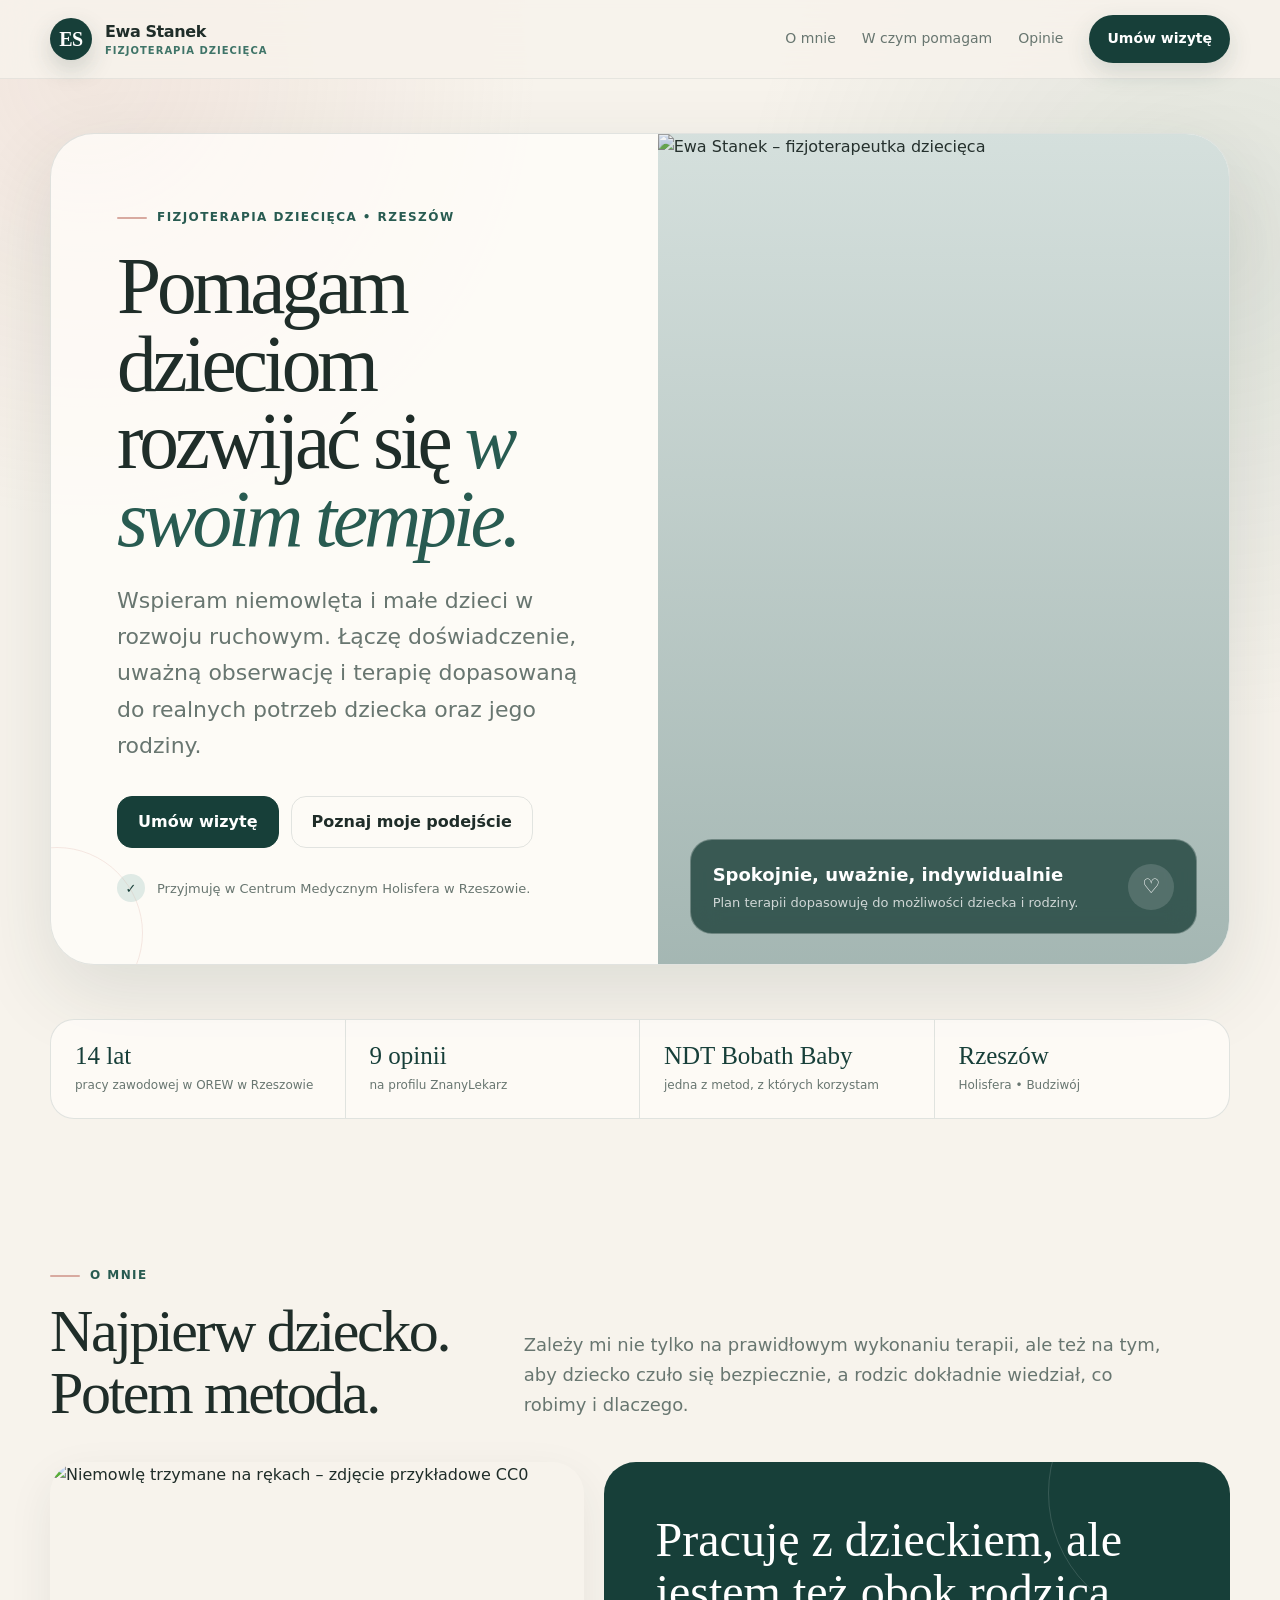
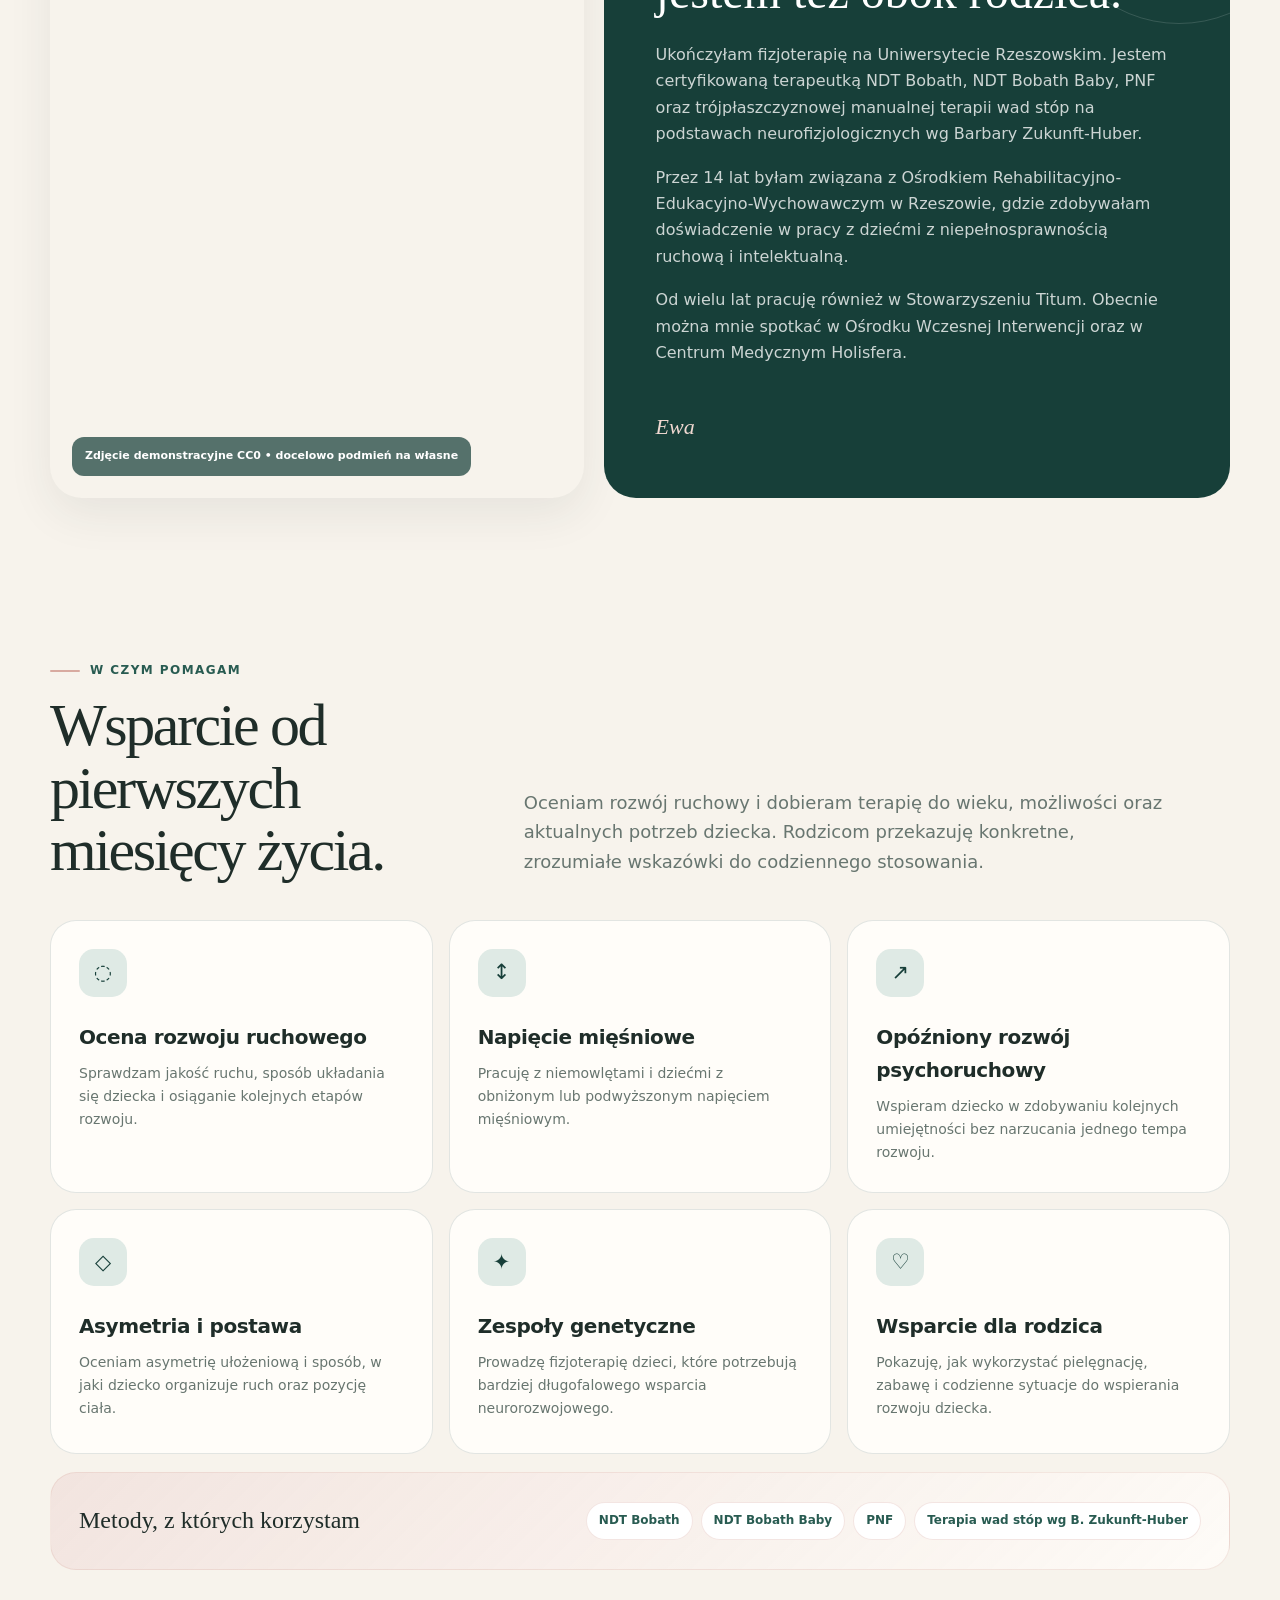
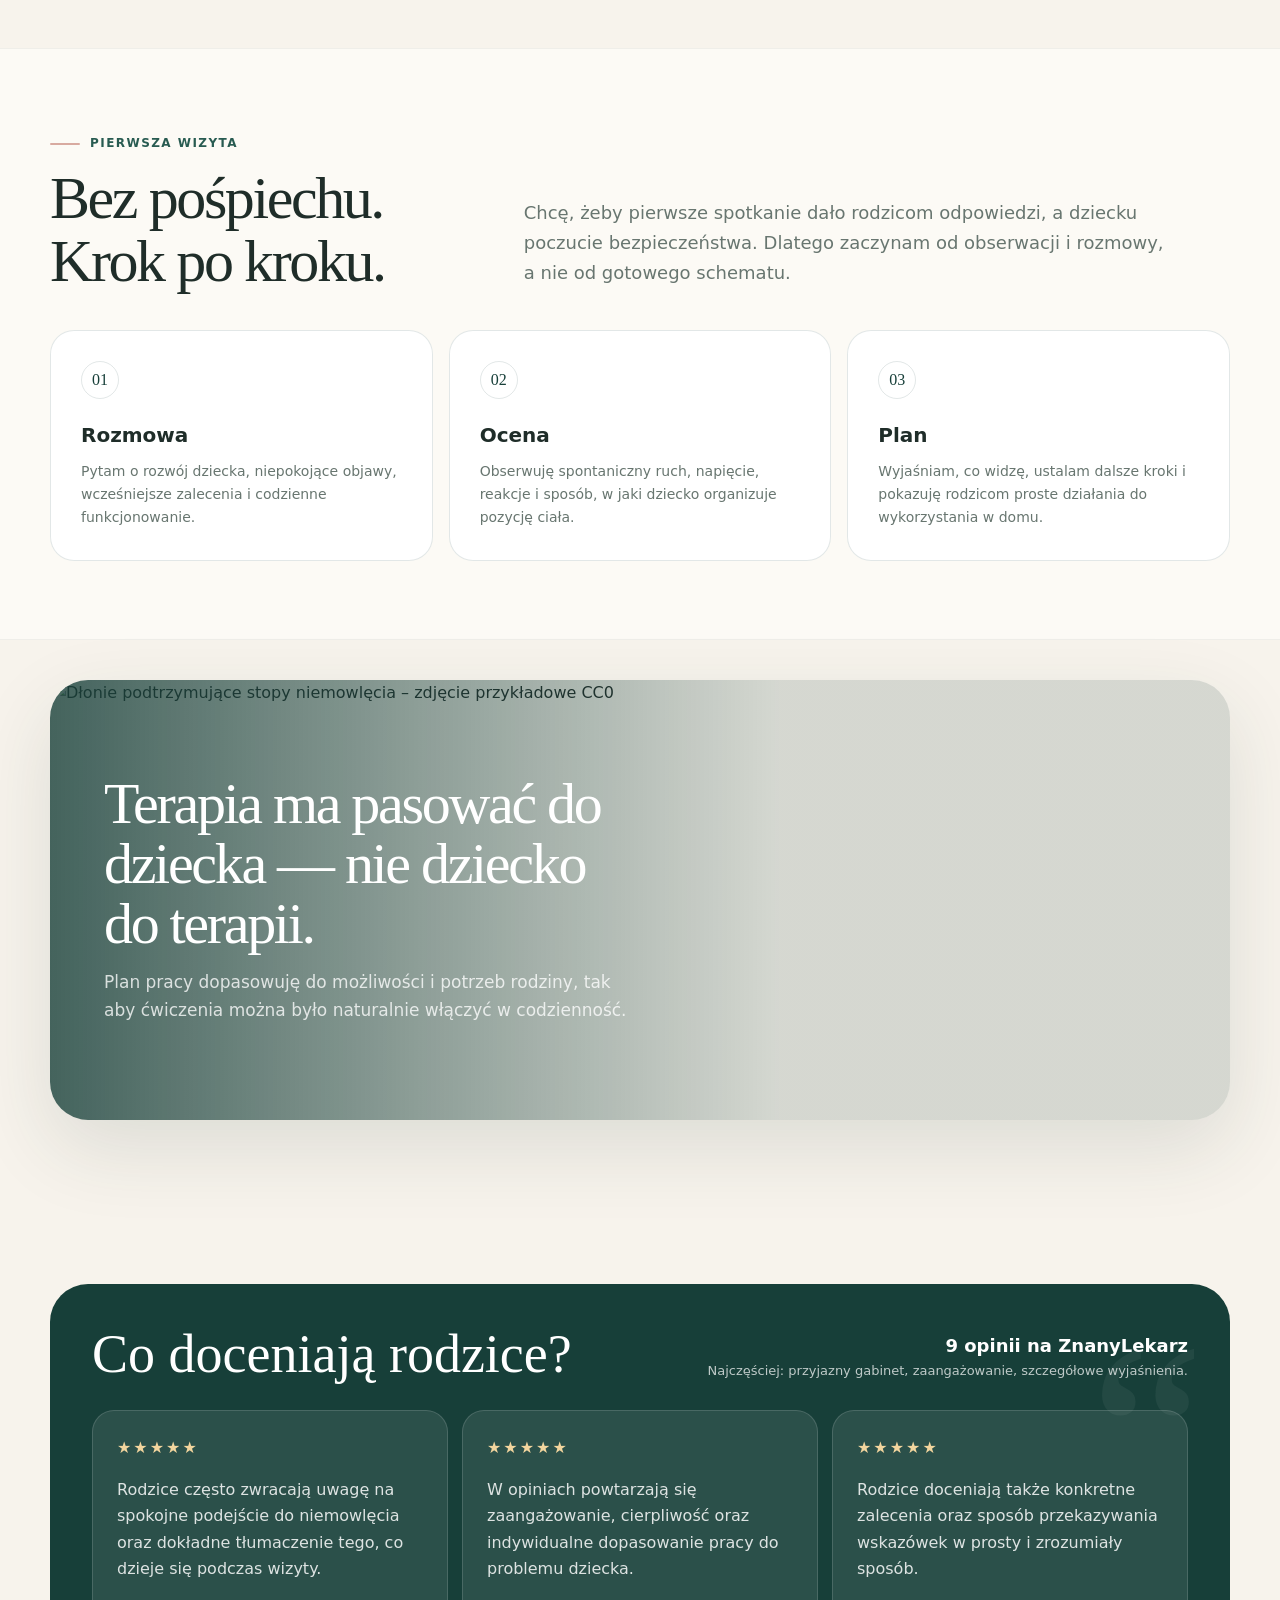
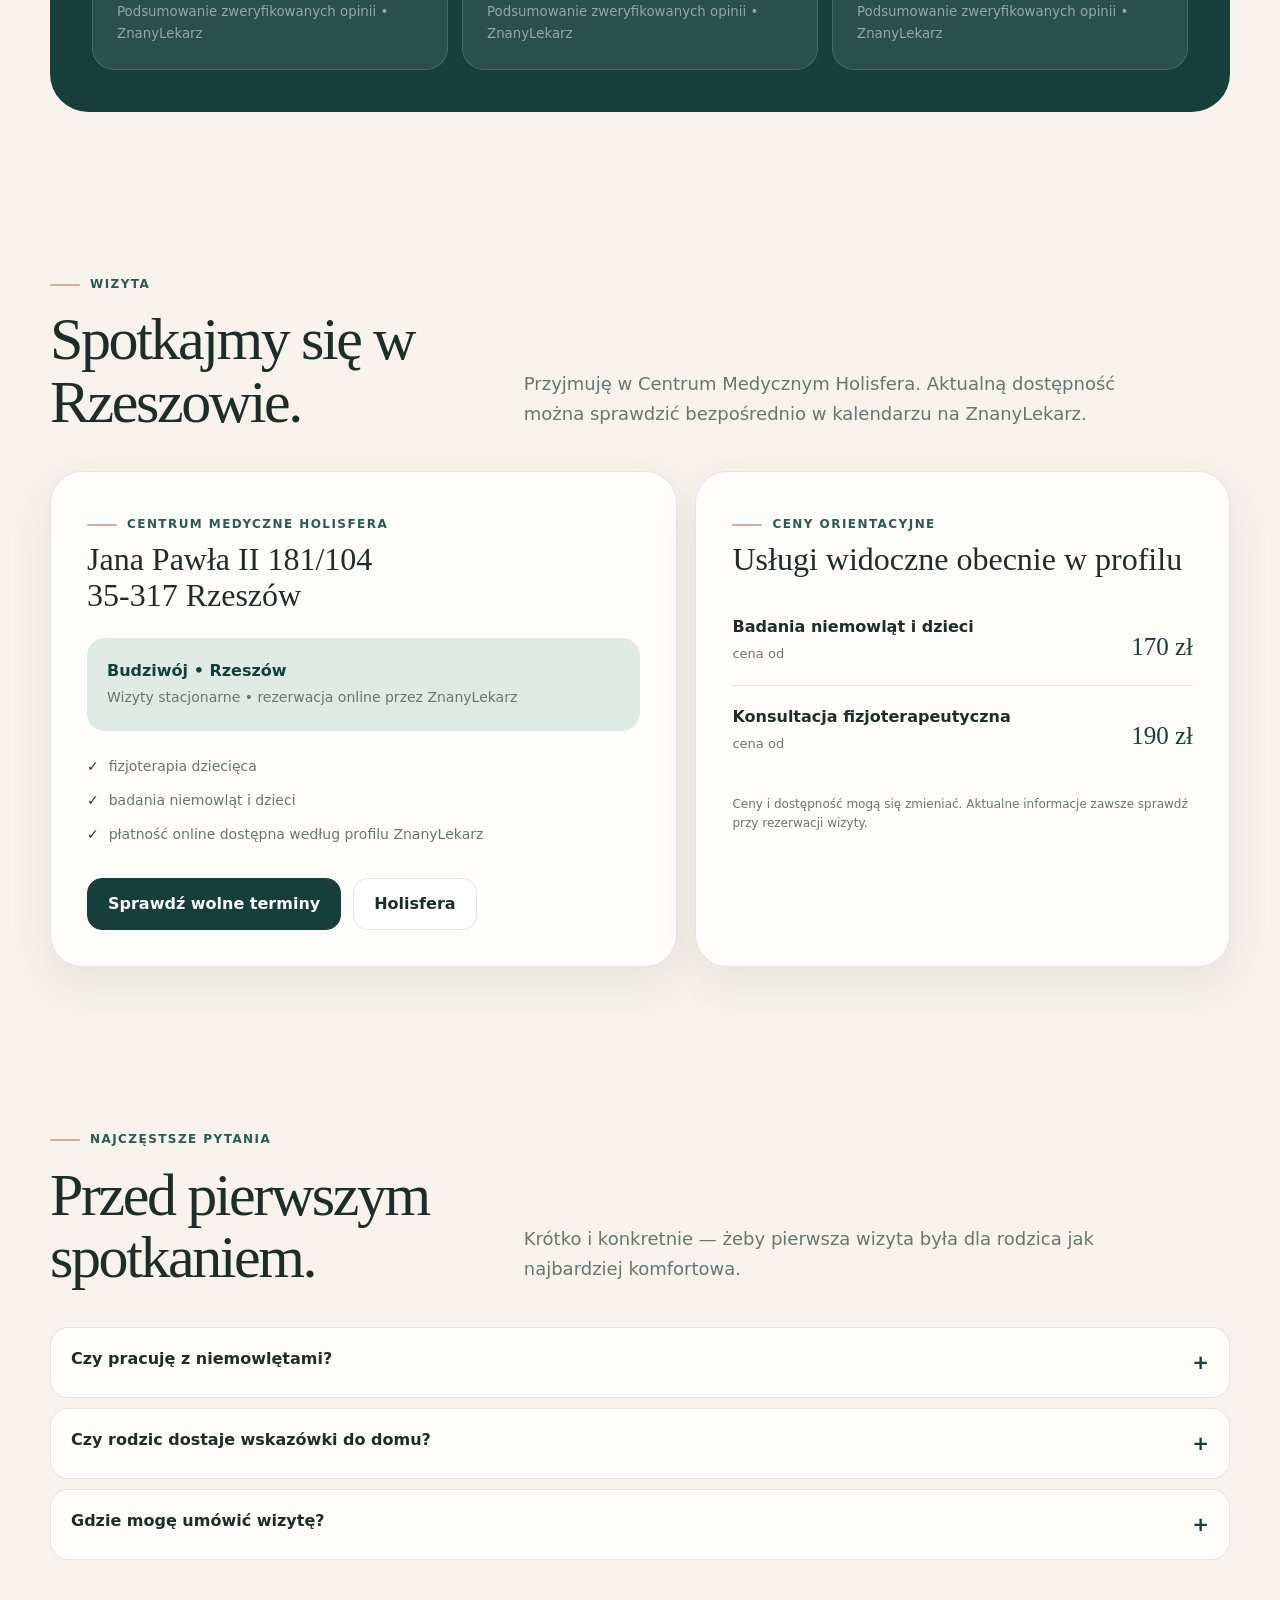
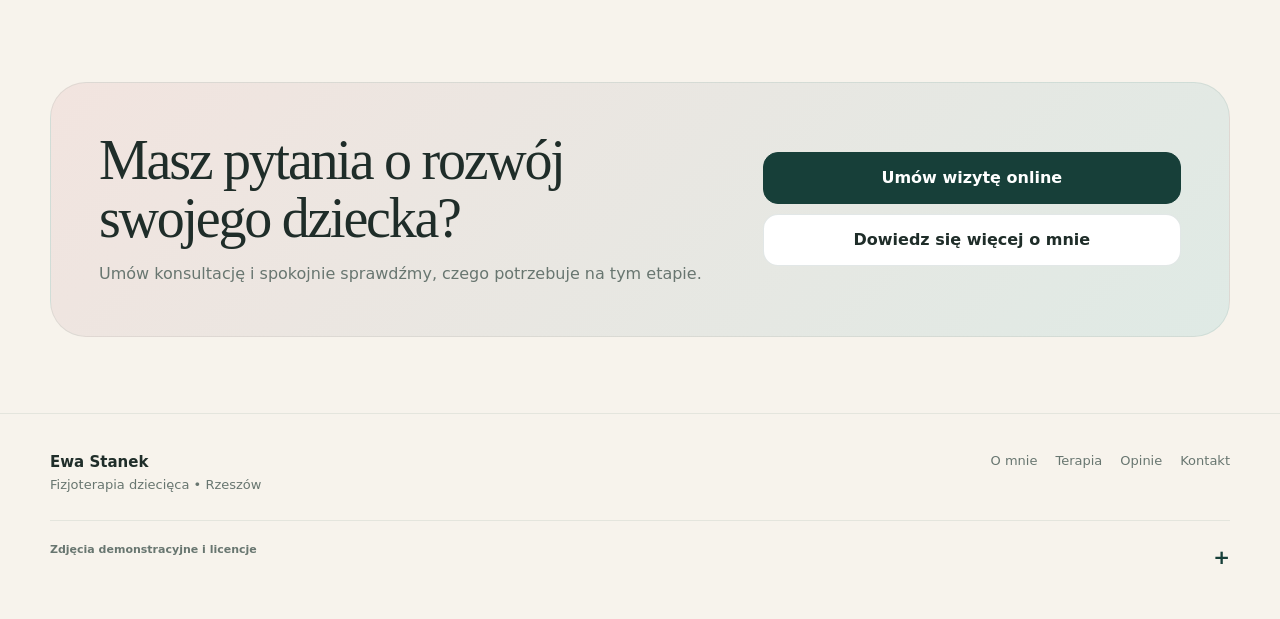
==== index.html @ 2b2031b0 "Add premium preview page" ====
<!doctype html><html lang="pl"><head><meta charset="utf-8"><meta name="viewport" content="width=device-width,initial-scale=1"><meta name="description" content="Ewa Stanek – fizjoterapia dziecięca w Rzeszowie. NDT Bobath, NDT Bobath Baby, PNF. Fizjoterapia niemowląt i małych dzieci."><meta name="theme-color" content="#173f39"><title>Ewa Stanek | Fizjoterapia dziecięca Rzeszów</title><link rel="stylesheet" href="style1.css"><link rel="stylesheet" href="style2.css"><link rel="stylesheet" href="style3.css"><link rel="stylesheet" href="style4.css"></head><body><nav><div class="wrap nav-inner"><a class="logo" href="#start" aria-label="Ewa Stanek – strona główna"><span class="logo-mark">ES</span><span>Ewa Stanek<small>fizjoterapia dziecięca</small></span></a><div class="nav-links"><a href="#o-mnie">O mnie</a><a href="#pomagam">W czym pomagam</a><a href="#opinie">Opinie</a><a href="#kontakt" class="nav-cta">Umów wizytę</a></div></div></nav><main id="start"><section class="hero"><div class="wrap"><div class="hero-shell"><div class="hero-copy"><div class="eyebrow">Fizjoterapia dziecięca • Rzeszów</div><h1>Pomagam dzieciom rozwijać się <em>w swoim tempie.</em></h1><p class="hero-lead">Wspieram niemowlęta i małe dzieci w rozwoju ruchowym. Łączę doświadczenie, uważną obserwację i terapię dopasowaną do realnych potrzeb dziecka oraz jego rodziny.</p><div class="actions"><a class="btn primary" href="https://www.znanylekarz.pl/ewa-stanek-3/fizjoterapeuta-dzieciecy/rzeszow" target="_blank" rel="noopener">Umów wizytę</a><a class="btn ghost" href="#o-mnie">Poznaj moje podejście</a></div><div class="micro"><span class="check">✓</span><span>Przyjmuję w Centrum Medycznym Holisfera w Rzeszowie.</span></div></div><div class="hero-media"><img src="https://holisfera.rzeszow.pl/userfiles/media/default/tmp_1.JPG" alt="Ewa Stanek – fizjoterapeutka dziecięca" style="object-position:center center"><div class="hero-card"><div><strong>Spokojnie, uważnie, indywidualnie</strong><span>Plan terapii dopasowuję do możliwości dziecka i rodziny.</span></div><div class="round">♡</div></div></div></div></div></section><div class="trust"><div class="wrap"><div class="trust-grid"><div class="trust-item"><b>14 lat</b><span>pracy zawodowej w OREW w Rzeszowie</span></div><div class="trust-item"><b>9 opinii</b><span>na profilu ZnanyLekarz</span></div><div class="trust-item"><b>NDT Bobath Baby</b><span>jedna z metod, z których korzystam</span></div><div class="trust-item"><b>Rzeszów</b><span>Holisfera • Budziwój</span></div></div></div></div><section id="o-mnie"><div class="wrap"><div class="section-top"><div><div class="eyebrow">O mnie</div><h2>Najpierw dziecko. Potem metoda.</h2></div><p>Zależy mi nie tylko na prawidłowym wykonaniu terapii, ale też na tym, aby dziecko czuło się bezpiecznie, a rodzic dokładnie wiedział, co robimy i dlaczego.</p></div><div class="story"><div class="story-photo"><img src="https://upload.wikimedia.org/wikipedia/commons/e/ee/Baby_%2820339%29.jpg" alt="Niemowlę trzymane na rękach – zdjęcie przykładowe CC0"><div class="caption">Zdjęcie demonstracyjne CC0 • docelowo podmień na własne</div></div><div class="story-copy"><h3>Pracuję z dzieckiem, ale jestem też obok rodzica.</h3><p>Ukończyłam fizjoterapię na Uniwersytecie Rzeszowskim. Jestem certyfikowaną terapeutką NDT Bobath, NDT Bobath Baby, PNF oraz trójpłaszczyznowej manualnej terapii wad stóp na podstawach neurofizjologicznych wg Barbary Zukunft-Huber.</p><p>Przez 14 lat byłam związana z Ośrodkiem Rehabilitacyjno-Edukacyjno-Wychowawczym w Rzeszowie, gdzie zdobywałam doświadczenie w pracy z dziećmi z niepełnosprawnością ruchową i intelektualną.</p><p>Od wielu lat pracuję również w Stowarzyszeniu Titum. Obecnie można mnie spotkać w Ośrodku Wczesnej Interwencji oraz w Centrum Medycznym Holisfera.</p><div class="signature">Ewa</div></div></div></div></section><section id="pomagam"><div class="wrap"><div class="section-top"><div><div class="eyebrow">W czym pomagam</div><h2>Wsparcie od pierwszych miesięcy życia.</h2></div><p>Oceniam rozwój ruchowy i dobieram terapię do wieku, możliwości oraz aktualnych potrzeb dziecka. Rodzicom przekazuję konkretne, zrozumiałe wskazówki do codziennego stosowania.</p></div><div class="services"><article class="service"><div class="service-icon">◌</div><h3>Ocena rozwoju ruchowego</h3><p>Sprawdzam jakość ruchu, sposób układania się dziecka i osiąganie kolejnych etapów rozwoju.</p></article><article class="service"><div class="service-icon">↕</div><h3>Napięcie mięśniowe</h3><p>Pracuję z niemowlętami i dziećmi z obniżonym lub podwyższonym napięciem mięśniowym.</p></article><article class="service"><div class="service-icon">↗</div><h3>Opóźniony rozwój psychoruchowy</h3><p>Wspieram dziecko w zdobywaniu kolejnych umiejętności bez narzucania jednego tempa rozwoju.</p></article><article class="service"><div class="service-icon">◇</div><h3>Asymetria i postawa</h3><p>Oceniam asymetrię ułożeniową i sposób, w jaki dziecko organizuje ruch oraz pozycję ciała.</p></article><article class="service"><div class="service-icon">✦</div><h3>Zespoły genetyczne</h3><p>Prowadzę fizjoterapię dzieci, które potrzebują bardziej długofalowego wsparcia neurorozwojowego.</p></article><article class="service"><div class="service-icon">♡</div><h3>Wsparcie dla rodzica</h3><p>Pokazuję, jak wykorzystać pielęgnację, zabawę i codzienne sytuacje do wspierania rozwoju dziecka.</p></article></div><div class="method-strip"><strong>Metody, z których korzystam</strong><div class="pills"><span class="pill">NDT Bobath</span><span class="pill">NDT Bobath Baby</span><span class="pill">PNF</span><span class="pill">Terapia wad stóp wg B. Zukunft-Huber</span></div></div></div></section><section class="steps-section"><div class="wrap"><div class="section-top"><div><div class="eyebrow">Pierwsza wizyta</div><h2>Bez pośpiechu. Krok po kroku.</h2></div><p>Chcę, żeby pierwsze spotkanie dało rodzicom odpowiedzi, a dziecku poczucie bezpieczeństwa. Dlatego zaczynam od obserwacji i rozmowy, a nie od gotowego schematu.</p></div><div class="steps"><article class="step"><div class="step-num">01</div><h3>Rozmowa</h3><p>Pytam o rozwój dziecka, niepokojące objawy, wcześniejsze zalecenia i codzienne funkcjonowanie.</p></article><article class="step"><div class="step-num">02</div><h3>Ocena</h3><p>Obserwuję spontaniczny ruch, napięcie, reakcje i sposób, w jaki dziecko organizuje pozycję ciała.</p></article><article class="step"><div class="step-num">03</div><h3>Plan</h3><p>Wyjaśniam, co widzę, ustalam dalsze kroki i pokazuję rodzicom proste działania do wykorzystania w domu.</p></article></div></div></section><section class="image-break"><div class="wrap"><div class="image-break-shell"><img src="https://upload.wikimedia.org/wikipedia/commons/0/0b/Baby-baby-feet-bed-325690.jpg" alt="Dłonie podtrzymujące stopy niemowlęcia – zdjęcie przykładowe CC0"><div class="image-break-copy"><h2>Terapia ma pasować do dziecka — nie dziecko do terapii.</h2><p>Plan pracy dopasowuję do możliwości i potrzeb rodziny, tak aby ćwiczenia można było naturalnie włączyć w codzienność.</p></div></div></div></section><section id="opinie"><div class="wrap"><div class="reviews-wrap"><div class="reviews-top"><h2>Co doceniają rodzice?</h2><div class="rating"><b>9 opinii na ZnanyLekarz</b>Najczęściej: przyjazny gabinet, zaangażowanie, szczegółowe wyjaśnienia.</div></div><div class="reviews"><article class="review"><div class="stars">★★★★★</div><p>Rodzice często zwracają uwagę na spokojne podejście do niemowlęcia oraz dokładne tłumaczenie tego, co dzieje się podczas wizyty.</p><small>Podsumowanie zweryfikowanych opinii • ZnanyLekarz</small></article><article class="review"><div class="stars">★★★★★</div><p>W opiniach powtarzają się zaangażowanie, cierpliwość oraz indywidualne dopasowanie pracy do problemu dziecka.</p><small>Podsumowanie zweryfikowanych opinii • ZnanyLekarz</small></article><article class="review"><div class="stars">★★★★★</div><p>Rodzice doceniają także konkretne zalecenia oraz sposób przekazywania wskazówek w prosty i zrozumiały sposób.</p><small>Podsumowanie zweryfikowanych opinii • ZnanyLekarz</small></article></div></div></div></section><section id="kontakt"><div class="wrap"><div class="section-top"><div><div class="eyebrow">Wizyta</div><h2>Spotkajmy się w Rzeszowie.</h2></div><p>Przyjmuję w Centrum Medycznym Holisfera. Aktualną dostępność można sprawdzić bezpośrednio w kalendarzu na ZnanyLekarz.</p></div><div class="visit-grid"><article class="visit-card"><div class="eyebrow">Centrum Medyczne Holisfera</div><h3>Jana Pawła II 181/104<br>35-317 Rzeszów</h3><div class="address"><b>Budziwój • Rzeszów</b><span>Wizyty stacjonarne • rezerwacja online przez ZnanyLekarz</span></div><div class="feature-list"><div class="feature">fizjoterapia dziecięca</div><div class="feature">badania niemowląt i dzieci</div><div class="feature">płatność online dostępna według profilu ZnanyLekarz</div></div><div class="actions"><a class="btn primary" href="https://www.znanylekarz.pl/ewa-stanek-3/fizjoterapeuta-dzieciecy/rzeszow" target="_blank" rel="noopener">Sprawdź wolne terminy</a><a class="btn" href="https://www.holisfera.rzeszow.pl/" target="_blank" rel="noopener">Holisfera</a></div></article><aside class="price-card"><div class="eyebrow">Ceny orientacyjne</div><h3>Usługi widoczne obecnie w profilu</h3><div class="price-row"><div><strong>Badania niemowląt i dzieci</strong><span>cena od</span></div><b>170 zł</b></div><div class="price-row"><div><strong>Konsultacja fizjoterapeutyczna</strong><span>cena od</span></div><b>190 zł</b></div><p style="margin:20px 0 0;color:var(--muted);font-size:12px">Ceny i dostępność mogą się zmieniać. Aktualne informacje zawsze sprawdź przy rezerwacji wizyty.</p></aside></div></div></section><section><div class="wrap"><div class="section-top"><div><div class="eyebrow">Najczęstsze pytania</div><h2>Przed pierwszym spotkaniem.</h2></div><p>Krótko i konkretnie — żeby pierwsza wizyta była dla rodzica jak najbardziej komfortowa.</p></div><div class="faq"><details><summary>Czy pracuję z niemowlętami?</summary><p>Tak. Pracuję z niemowlętami i małymi dziećmi, m.in. przy zaburzeniach napięcia mięśniowego i opóźnieniu rozwoju psychoruchowego.</p></details><details><summary>Czy rodzic dostaje wskazówki do domu?</summary><p>Tak. Zależy mi na tym, aby zalecenia były jasne, realne do wykonania i możliwe do włączenia w codzienną pielęgnację oraz zabawę.</p></details><details><summary>Gdzie mogę umówić wizytę?</summary><p>Aktualny kalendarz wizyt w Centrum Medycznym Holisfera jest dostępny na moim profilu ZnanyLekarz.</p></details></div></div></section><div class="final-cta"><div class="wrap"><div class="final-shell"><div><h2>Masz pytania o rozwój swojego dziecka?</h2><p>Umów konsultację i spokojnie sprawdźmy, czego potrzebuje na tym etapie.</p></div><div class="final-actions"><a class="btn primary" href="https://www.znanylekarz.pl/ewa-stanek-3/fizjoterapeuta-dzieciecy/rzeszow" target="_blank" rel="noopener">Umów wizytę online</a><a class="btn" href="#o-mnie">Dowiedz się więcej o mnie</a></div></div></div></div></main><footer><div class="wrap"><div class="footer-main"><div class="footer-brand"><strong>Ewa Stanek</strong> Fizjoterapia dziecięca • Rzeszów</div><div class="footer-links"><a href="#o-mnie">O mnie</a><a href="#pomagam">Terapia</a><a href="#opinie">Opinie</a><a href="#kontakt">Kontakt</a></div></div><div class="credits"><details><summary>Zdjęcia demonstracyjne i licencje</summary><p>Główny portret Ewy jest obecnie ładowany ze strony Centrum Medycznego Holisfera, gdzie jest opublikowany przy profilu Ewy Stanek. Pozostałe dwa zdjęcia są materiałami demonstracyjnymi do późniejszej podmiany na własne i są dostępne w Wikimedia Commons jako CC0 / public domain: „Baby (20339)” – PublicDomainPictures oraz „Baby-baby-feet-bed-325690” – Rene Asmussen.</p></details></div></div></footer></body></html>
---- style1.css ----
:root{
--forest:#173f39;--forest-2:#285b51;--forest-3:#3f7468;--cream:#f7f3ec;--paper:#fffdf9;--sand:#ece1d2;--rose:#d8aaa0;--rose-soft:#f2e4df;--sage:#dfeae5;--ink:#1f2d29;--muted:#687670;--line:rgba(23,63,57,.12);--shadow:0 28px 80px rgba(36,54,48,.12);--shadow-soft:0 16px 45px rgba(36,54,48,.08);--radius:32px;--max:1180px}
*{box-sizing:border-box}html{scroll-behavior:smooth}body{margin:0;background:var(--cream);color:var(--ink);font-family:Inter,ui-sans-serif,system-ui,-apple-system,BlinkMacSystemFont,"Segoe UI",sans-serif;line-height:1.65;-webkit-font-smoothing:antialiased}body::before{content:"";position:fixed;inset:0;z-index:-1;pointer-events:none;background:radial-gradient(circle at 7% 8%,rgba(216,170,160,.18),transparent 28rem),radial-gradient(circle at 95% 27%,rgba(63,116,104,.13),transparent 30rem)}a{color:inherit;text-decoration:none}img{display:block;max-width:100%}button{font:inherit}.wrap{width:min(calc(100% - 40px),var(--max));margin:auto}.serif{font-family:Georgia,"Times New Roman",serif}.eyebrow{display:inline-flex;align-items:center;gap:10px;color:var(--forest-2);font-weight:800;text-transform:uppercase;letter-spacing:.12em;font-size:12px}.eyebrow::before{content:"";width:30px;height:2px;border-radius:2px;background:var(--rose)}nav{position:sticky;top:0;z-index:80;background:rgba(247,243,236,.86);backdrop-filter:blur(16px);border-bottom:1px solid rgba(23,63,57,.07)}.nav-inner{height:78px;display:flex;align-items:center;justify-content:space-between;gap:24px}.logo{display:flex;align-items:center;gap:13px;font-weight:800;letter-spacing:-.025em}.logo-mark{width:42px;height:42px;border-radius:50%;display:grid;place-items:center;background:var(--forest);color:#fff;font-family:Georgia,serif;font-size:20px;box-shadow:0 10px 25px rgba(23,63,57,.18)}.logo span small{display:block;margin-top:-2px;color:var(--forest-3);font-size:10px;text-transform:uppercase;letter-spacing:.1em;font-weight:800}.nav-links{display:flex;align-items:center;gap:26px;color:var(--muted);font-size:14px}.nav-links a:hover{color:var(--forest)}.nav-cta{padding:12px 18px;border-radius:999px;color:#fff!important;background:var(--forest);font-weight:800;box-shadow:0 10px 25px rgba(23,63,57,.15)}.hero{padding:54px 0 30px}.hero-shell{min-height:690px;display:grid;grid-template-columns:1.03fr .97fr;border:1px solid var(--line);border-radius:44px;overflow:hidden;background:rgba(255,253,249,.78);box-shadow:var(--shadow)}.hero-copy{padding:74px 66px 62px;display:flex;flex-direction:column;justify-content:center;position:relative}.hero-copy::after{content:"";position:absolute;width:170px;height:170px;border-radius:50%;border:1px solid rgba(216,170,160,.25);left:-80px;bottom:-55px}h1{margin:20px 0 24px;font-family:Georgia,"Times New Roman",serif;font-size:clamp(54px,6.2vw,84px);font-weight:500;line-height:.98;letter-spacing:-.052em}h1 em{font-style:italic;color:var(--forest-2)}.hero-lead{max-width:650px;margin:0;font-size:clamp(18px,2vw,22px);color:var(--muted)}.actions{display:flex;flex-wrap:wrap;gap:12px;margin-top:32px}.btn{min-height:52px;display:inline-flex;align-items:center;justify-content:center;padding:0 20px;border-radius:15px;border:1px solid var(--line);background:#fff;font-weight:800;transition:.2s ease}.btn:hover{transform:translateY(-1px);box-shadow:var(--shadow-soft)}.btn.primary{background:var(--forest);border-color:var(--forest);color:#fff}.btn.ghost{background:transparent}.micro{margin-top:26px;display:flex;align-items:center;gap:12px;color:var(--muted);font-size:13px}.micro .check{width:28px;height:28px;border-radius:50%;display:grid;place-items:center;background:var(--sage);color:var(--forest);font-weight:900}
---- style2.css ----
.hero-media{position:relative;min-height:690px;background:#dbe5e2}.hero-media img{width:100%;height:100%;object-fit:cover;filter:saturate(.76) contrast(.96);}.hero-media::after{content:"";position:absolute;inset:0;background:linear-gradient(180deg,rgba(23,63,57,.03),rgba(23,63,57,.28));pointer-events:none;}.hero-card{position:absolute;z-index:2;left:32px;right:32px;bottom:30px;padding:20px 22px;border-radius:22px;color:#fff;border:1px solid rgba(255,255,255,.27);background:rgba(22,58,52,.76);backdrop-filter:blur(14px);display:flex;align-items:center;justify-content:space-between;gap:18px;}.hero-card strong{display:block;font-size:18px}.hero-card span{display:block;color:rgba(255,255,255,.76);font-size:13px;margin-top:2px}.hero-card .round{width:46px;height:46px;flex:0 0 46px;border-radius:50%;display:grid;place-items:center;background:rgba(255,255,255,.14);font-size:20px;}.trust{padding:24px 0 62px}.trust-grid{display:grid;grid-template-columns:repeat(4,1fr);background:rgba(255,253,249,.7);border:1px solid var(--line);border-radius:24px;overflow:hidden;}.trust-item{padding:22px 24px;border-right:1px solid var(--line)}.trust-item:last-child{border-right:0}.trust-item b{display:block;color:var(--forest);font-family:Georgia,serif;font-size:25px;font-weight:500;line-height:1.1;}.trust-item span{display:block;margin-top:6px;color:var(--muted);font-size:12px}section{padding:78px 0}.section-top{display:grid;grid-template-columns:.75fr 1.25fr;gap:50px;align-items:end;margin-bottom:38px;}.section-top h2{margin:14px 0 0;font-family:Georgia,"Times New Roman",serif;font-size:clamp(38px,5vw,60px);line-height:1.04;letter-spacing:-.04em;font-weight:500;}.section-top p{max-width:650px;margin:0 0 5px;font-size:18px;color:var(--muted);}.story{display:grid;grid-template-columns:.92fr 1.08fr;gap:20px;}.story-photo{min-height:590px;border-radius:var(--radius);overflow:hidden;position:relative;box-shadow:var(--shadow-soft);}.story-photo img{width:100%;height:100%;object-fit:cover}.story-photo .caption{position:absolute;left:22px;bottom:22px;padding:10px 13px;border-radius:12px;color:#fff;font-size:11px;font-weight:700;background:rgba(23,63,57,.72);backdrop-filter:blur(10px);}.story-copy{border-radius:var(--radius);background:var(--forest);color:#fff;padding:52px;display:flex;flex-direction:column;justify-content:center;position:relative;overflow:hidden;}.story-copy::before{content:"";position:absolute;right:-80px;top:-100px;width:260px;height:260px;border-radius:50%;border:1px solid rgba(255,255,255,.14);}.story-copy h3{margin:0 0 24px;font-family:Georgia,serif;font-size:clamp(33px,4vw,48px);line-height:1.08;font-weight:500;}.story-copy p{margin:0 0 17px;color:rgba(255,255,255,.78)}.story-copy p:last-child{margin-bottom:0}.signature{margin-top:26px;font-family:Georgia,serif;font-style:italic;font-size:22px;color:#f0d8d1;}.services{display:grid;grid-template-columns:repeat(3,1fr);gap:16px}.service{min-height:245px;padding:28px;border-radius:26px;background:var(--paper);border:1px solid var(--line);transition:.2s ease;}.service:hover{transform:translateY(-3px);box-shadow:var(--shadow-soft)}.service-icon{width:48px;height:48px;border-radius:15px;display:grid;place-items:center;background:var(--sage);color:var(--forest);font-size:21px;margin-bottom:24px;}.service h3{margin:0 0 8px;font-size:20px;letter-spacing:-.02em}.service p{margin:0;color:var(--muted);font-size:14px}.method-strip{margin-top:18px;padding:28px;border-radius:26px;background:linear-gradient(135deg,var(--rose-soft),rgba(255,253,249,.8));border:1px solid rgba(216,170,160,.25);display:flex;flex-wrap:wrap;align-items:center;justify-content:space-between;gap:22px;}.method-strip strong{font-family:Georgia,serif;font-size:24px;font-weight:500}.pills{display:flex;flex-wrap:wrap;gap:8px}.pill{padding:8px 12px;border-radius:999px;background:#fff;border:1px solid rgba(216,170,160,.3);color:var(--forest-2);font-size:12px;font-weight:800;}
---- style3.css ----
.steps-section{background:rgba(255,253,249,.66);border-top:1px solid rgba(23,63,57,.06);border-bottom:1px solid rgba(23,63,57,.06)}.steps{display:grid;grid-template-columns:repeat(3,1fr);gap:16px}.step{padding:30px;border-radius:24px;border:1px solid var(--line);background:#fff;}.step-num{display:inline-grid;place-items:center;width:38px;height:38px;border-radius:50%;border:1px solid var(--line);font-family:Georgia,serif;color:var(--forest);margin-bottom:20px;}.step h3{margin:0 0 8px;font-size:20px}.step p{margin:0;color:var(--muted);font-size:14px}.image-break{padding:40px 0 86px;}.image-break-shell{min-height:440px;border-radius:38px;overflow:hidden;position:relative;box-shadow:var(--shadow);}.image-break-shell img{width:100%;height:440px;object-fit:cover;filter:saturate(.7)}.image-break-shell::after{content:"";position:absolute;inset:0;background:linear-gradient(90deg,rgba(23,63,57,.80),rgba(23,63,57,.15) 62%);}.image-break-copy{position:absolute;z-index:2;left:54px;top:50%;transform:translateY(-50%);width:min(540px,calc(100% - 80px));color:#fff;}.image-break-copy h2{margin:0 0 14px;font-family:Georgia,serif;font-size:clamp(38px,5vw,58px);line-height:1.04;font-weight:500;letter-spacing:-.04em;}.image-break-copy p{color:rgba(255,255,255,.78);font-size:17px;margin:0}.reviews-wrap{padding:42px;border-radius:38px;background:var(--forest);color:#fff;position:relative;overflow:hidden;}.reviews-wrap::after{content:"“";position:absolute;right:25px;top:-64px;font-family:Georgia,serif;font-size:260px;color:rgba(255,255,255,.05);}.reviews-top{display:flex;justify-content:space-between;gap:30px;align-items:end;margin-bottom:28px}.reviews-top h2{margin:0;font-family:Georgia,serif;font-weight:500;font-size:clamp(36px,4.5vw,54px);line-height:1.04}.rating{color:rgba(255,255,255,.72);font-size:13px;text-align:right;}.rating b{color:#fff;font-size:18px;display:block}.reviews{display:grid;grid-template-columns:repeat(3,1fr);gap:14px}.review{min-height:220px;padding:24px;border-radius:22px;background:rgba(255,255,255,.09);border:1px solid rgba(255,255,255,.14);}.review .stars{color:#f2d59e;letter-spacing:2px;margin-bottom:16px}.review p{margin:0;color:rgba(255,255,255,.84)}.review small{display:block;margin-top:18px;color:rgba(255,255,255,.5)}.visit-grid{display:grid;grid-template-columns:1.08fr .92fr;gap:18px}.visit-card,.price-card{border-radius:var(--radius);border:1px solid var(--line);background:var(--paper);padding:36px;box-shadow:var(--shadow-soft);}.visit-card h3,.price-card h3{margin:7px 0 18px;font-family:Georgia,serif;font-weight:500;font-size:32px;line-height:1.12;}.address{padding:20px;border-radius:18px;background:var(--sage);margin:24px 0;}.address b{display:block;color:var(--forest)}.address span{font-size:14px;color:var(--muted)}.feature-list{display:grid;gap:11px;margin:22px 0}.feature{display:flex;align-items:flex-start;gap:10px;color:var(--muted);font-size:14px;}.feature::before{content:"✓";color:var(--forest);font-weight:900}.price-row{display:flex;align-items:flex-end;justify-content:space-between;gap:20px;padding:18px 0;border-bottom:1px solid var(--line);}.price-row:last-of-type{border-bottom:0}.price-row strong{display:block}.price-row span{color:var(--muted);font-size:13px}.price-row b{white-space:nowrap;font-family:Georgia,serif;font-weight:500;color:var(--forest);font-size:25px;}.faq{display:grid;gap:10px}details{border:1px solid var(--line);border-radius:18px;background:var(--paper);padding:0 20px;}summary{cursor:pointer;list-style:none;padding:18px 0;font-weight:800;display:flex;justify-content:space-between;gap:20px;}summary::-webkit-details-marker{display:none}summary::after{content:"+";color:var(--forest);font-size:20px}details[open] summary::after{content:"–"}details p{margin:0 0 18px;color:var(--muted);font-size:14px}
---- style4.css ----
.final-cta{padding:44px 0 76px}.final-shell{padding:48px;border-radius:36px;display:grid;grid-template-columns:1.2fr .8fr;gap:36px;align-items:center;background:linear-gradient(135deg,var(--rose-soft),var(--sage));border:1px solid rgba(23,63,57,.08);}.final-shell h2{margin:0;font-family:Georgia,serif;font-weight:500;font-size:clamp(36px,4.7vw,56px);line-height:1.05;letter-spacing:-.04em;}.final-shell p{color:var(--muted);margin:13px 0 0}.final-actions{display:flex;flex-direction:column;gap:10px;align-items:stretch}footer{padding:36px 0 46px;border-top:1px solid rgba(23,63,57,.08);color:var(--muted);font-size:13px;}.footer-main{display:flex;justify-content:space-between;gap:30px;align-items:flex-start;}.footer-brand strong{color:var(--ink);display:block;font-size:15px}.footer-links{display:flex;gap:18px;flex-wrap:wrap}.credits{margin-top:24px;padding-top:20px;border-top:1px solid rgba(23,63,57,.08);font-size:11px;line-height:1.6;}.credits a{text-decoration:underline;text-decoration-color:rgba(23,63,57,.25)}.credits details{background:transparent;border:0;padding:0}.credits summary{padding:0;font-size:11px;font-weight:700}.credits details p{font-size:11px;margin-top:10px}@media(max-width:960px){.hero-shell,.story,.visit-grid,.final-shell{grid-template-columns:1fr}.hero-copy{padding:56px 42px 46px}.hero-media{min-height:520px}.trust-grid{grid-template-columns:1fr 1fr}.trust-item:nth-child(2){border-right:0}.trust-item:nth-child(-n+2){border-bottom:1px solid var(--line)}.section-top{grid-template-columns:1fr;gap:14px}.services{grid-template-columns:1fr 1fr}.reviews{grid-template-columns:1fr}.reviews-top{display:block}.rating{text-align:left;margin-top:14px}.story-photo{min-height:460px}}@media(max-width:690px){.wrap{width:min(calc(100% - 24px),var(--max))}.nav-inner{height:68px}.nav-links a:not(.nav-cta){display:none}.logo span{font-size:14px}.logo-mark{width:38px;height:38px}.nav-cta{padding:10px 14px;font-size:12px}.hero{padding-top:24px}.hero-shell{border-radius:28px}.hero-copy{padding:42px 24px 36px}h1{font-size:clamp(45px,15vw,64px)}.hero-media{min-height:430px}.hero-card{left:16px;right:16px;bottom:16px;padding:16px}.hero-card .round{display:none}.trust{padding-bottom:46px}.trust-grid{grid-template-columns:1fr}.trust-item{border-right:0;border-bottom:1px solid var(--line)!important}.trust-item:last-child{border-bottom:0!important}section{padding:58px 0}.services,.steps{grid-template-columns:1fr}.story-copy{padding:32px 25px}.story-photo{min-height:400px}.method-strip{align-items:flex-start}.image-break{padding-bottom:62px}.image-break-shell,.image-break-shell img{height:520px}.image-break-copy{left:26px;width:calc(100% - 52px)}.reviews-wrap{padding:28px 20px;border-radius:28px}.visit-card,.price-card{padding:26px 22px}.final-shell{padding:30px 24px;border-radius:28px}.footer-main{display:block}.footer-links{margin-top:16px}}
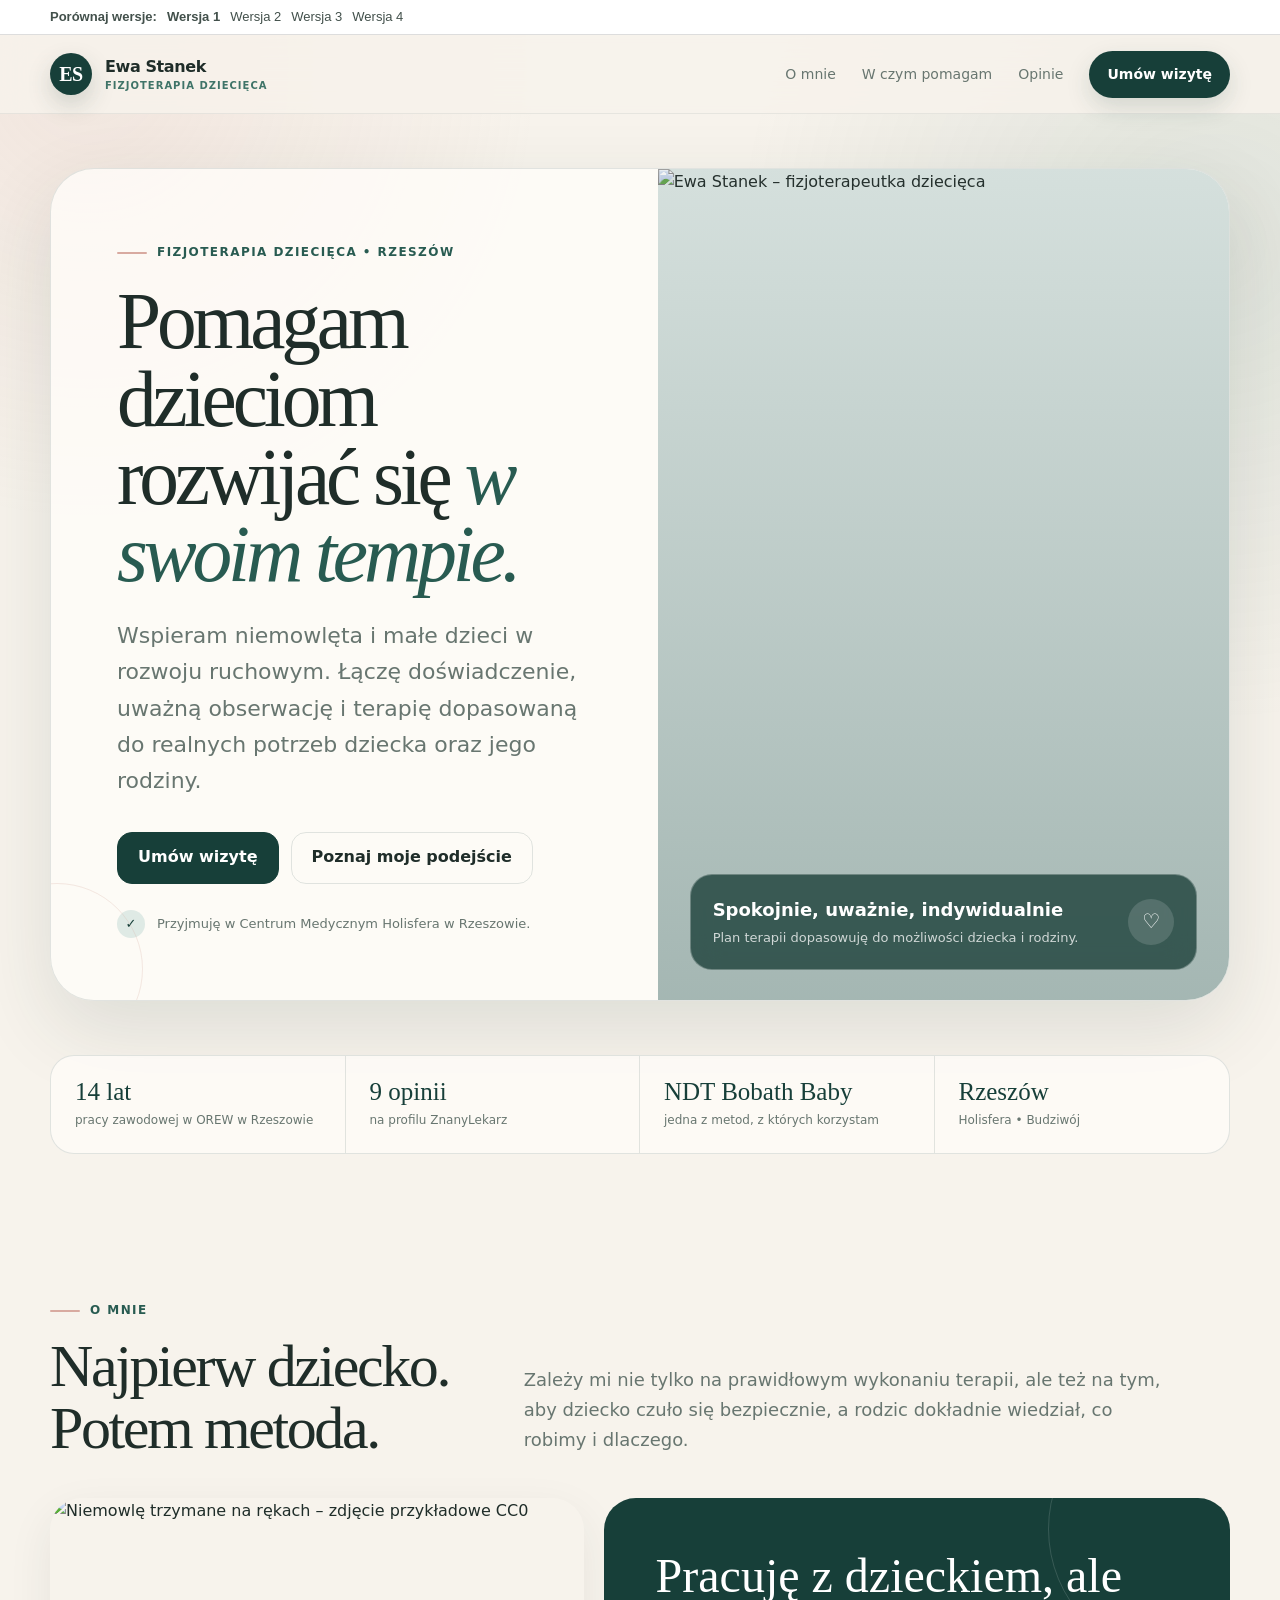
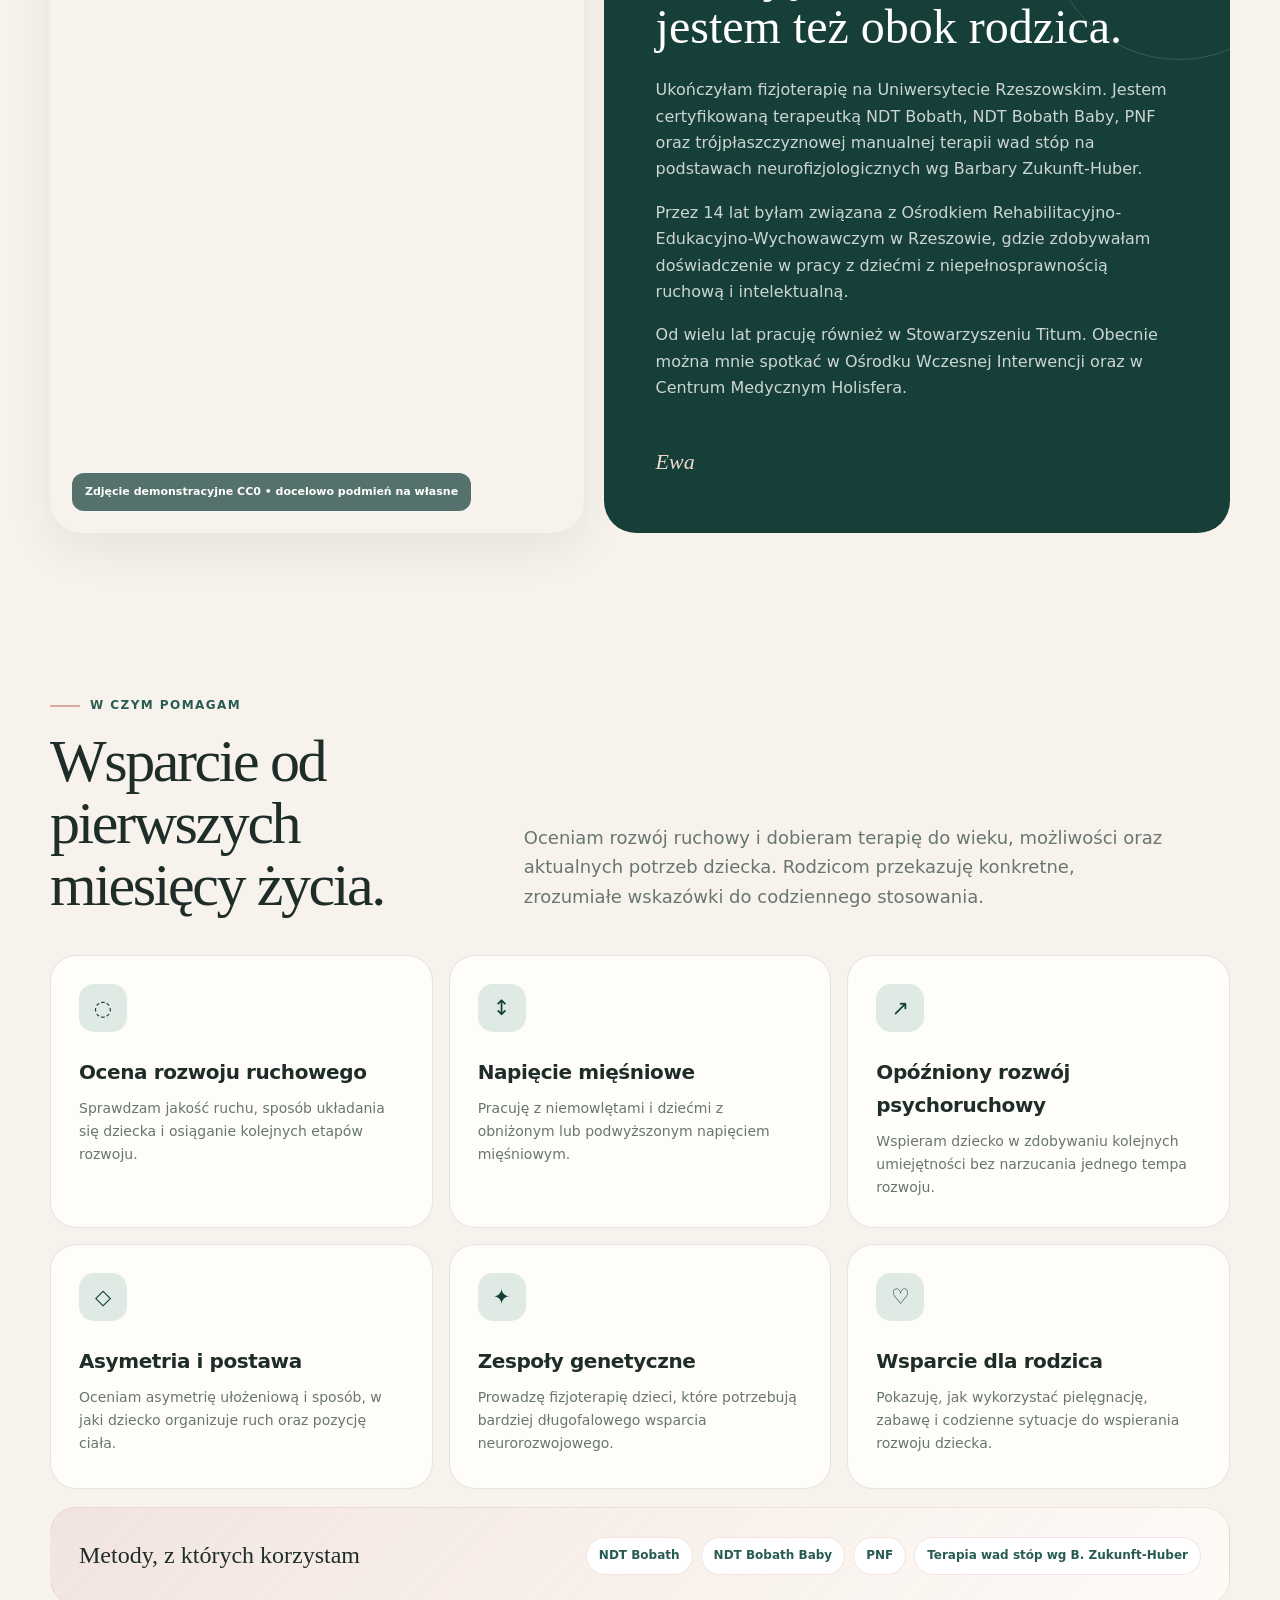
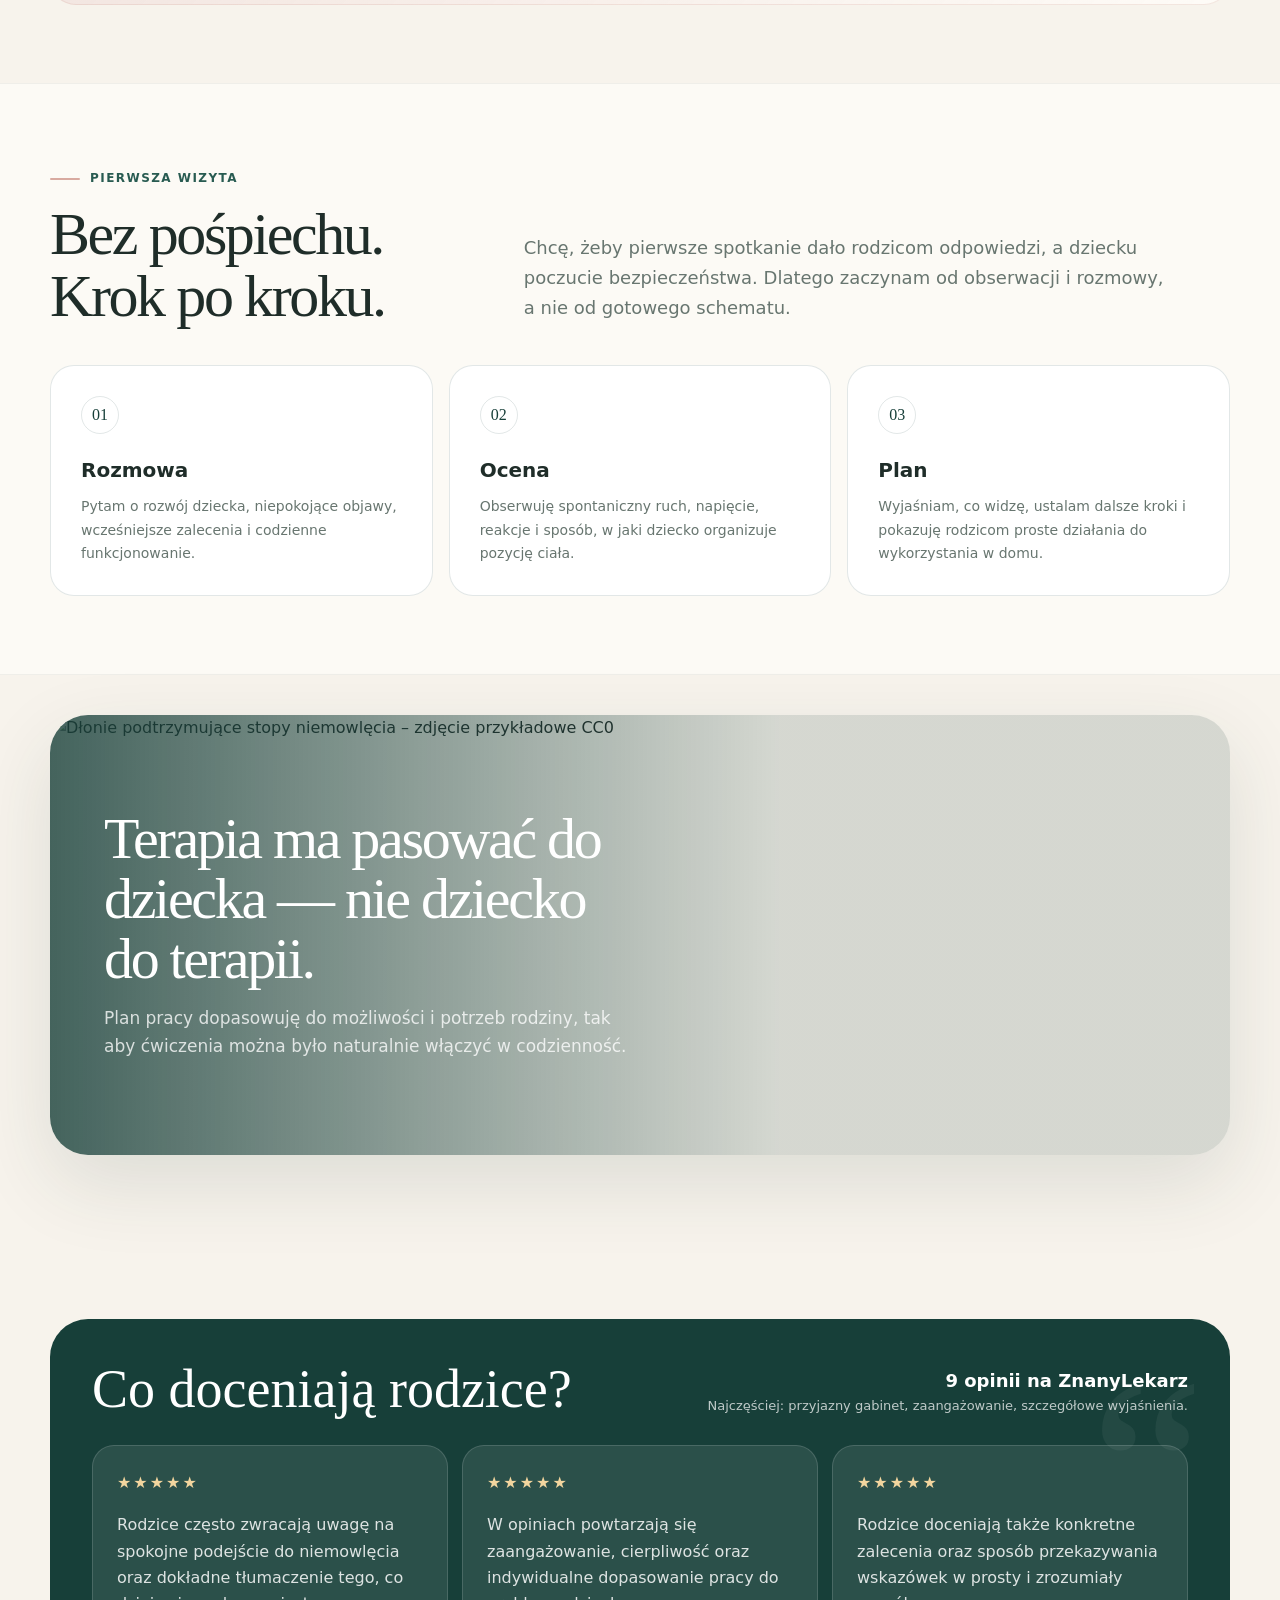
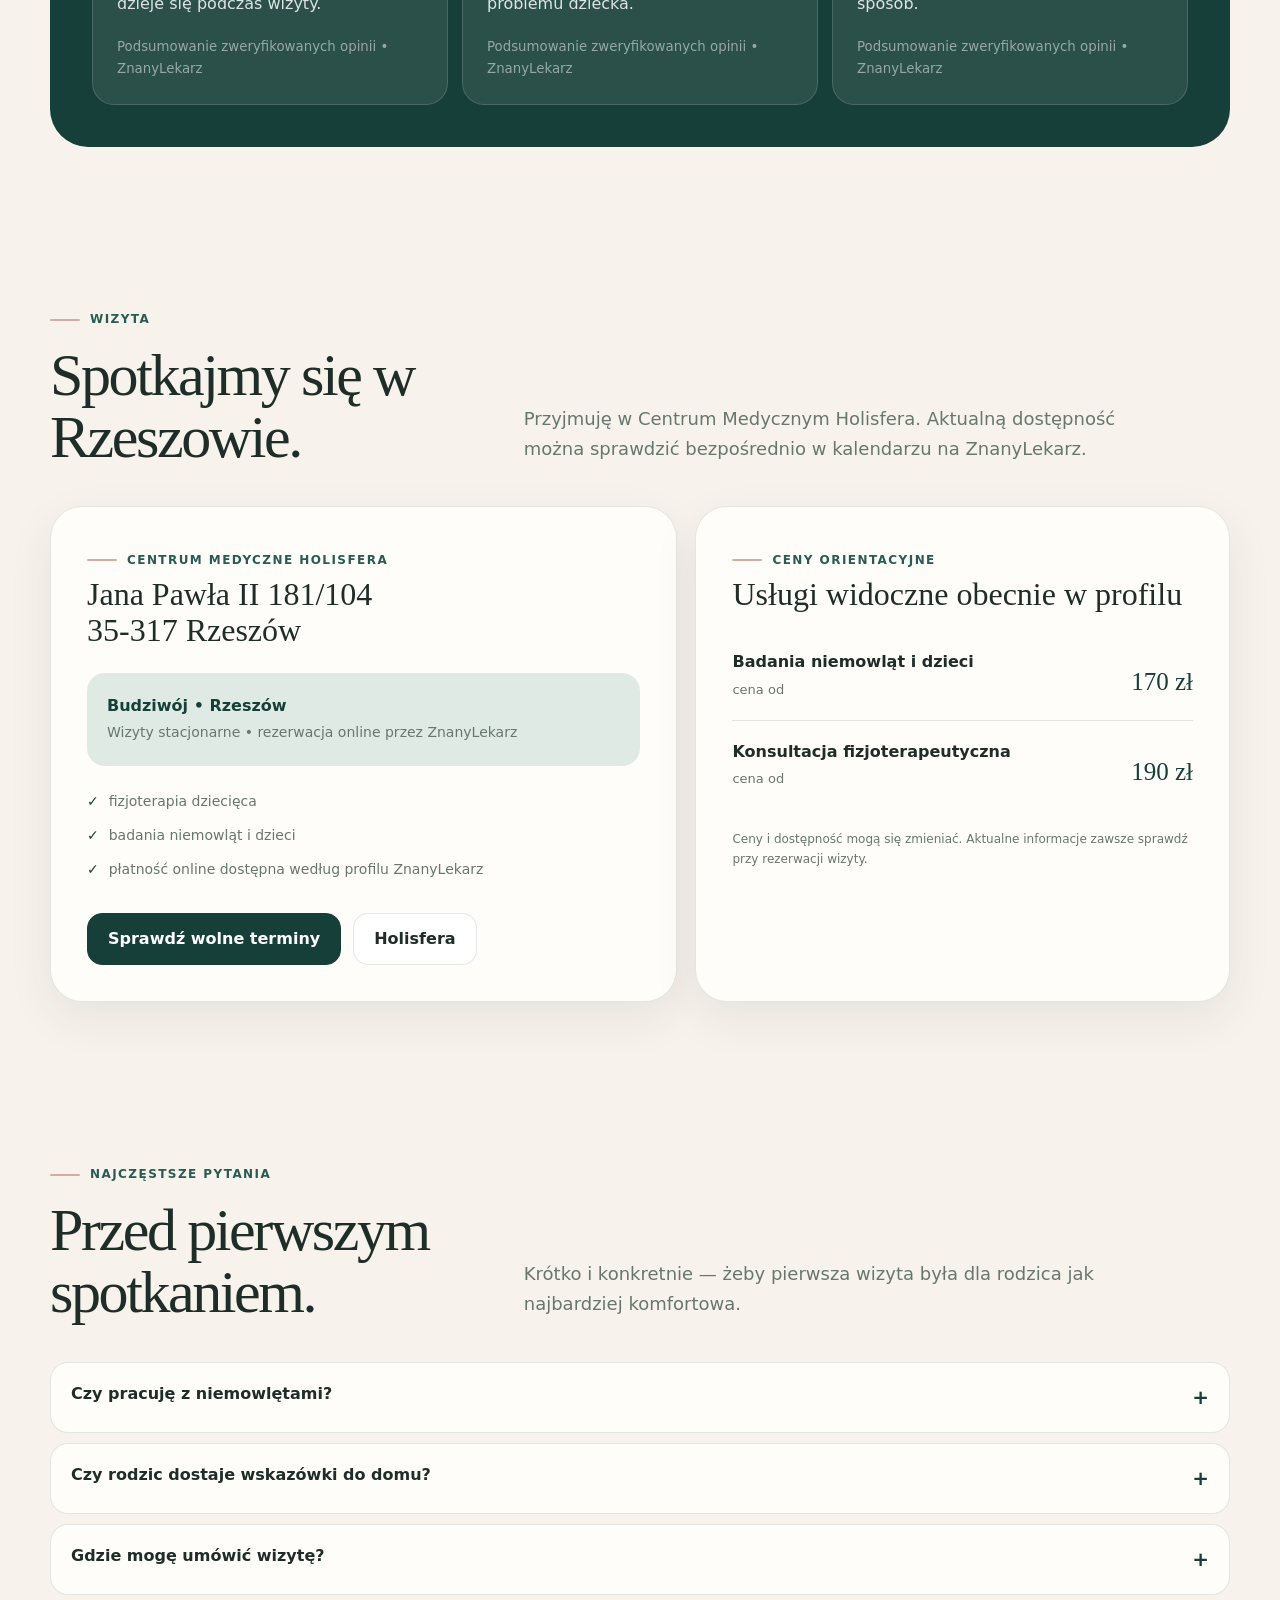
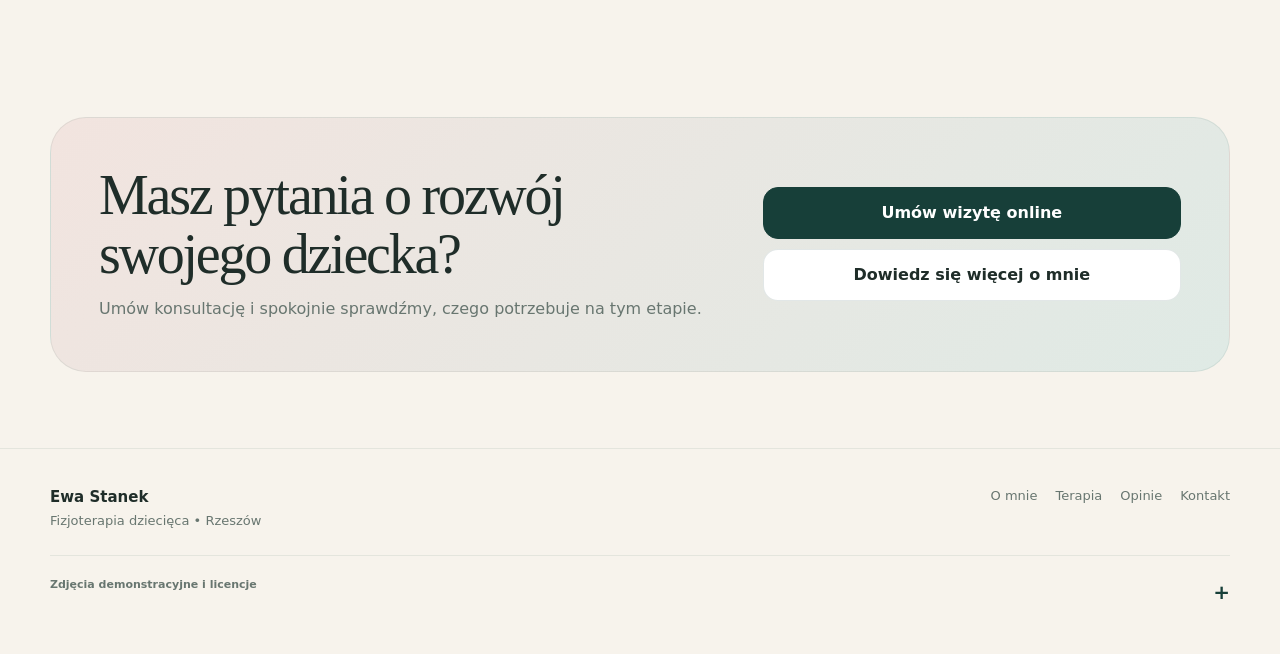
==== commit 0b852c70: "Add version switcher to version 1" ====
--- a/index.html
+++ b/index.html
@@ -1 +1 @@
-<!doctype html><html lang="pl"><head><meta charset="utf-8"><meta name="viewport" content="width=device-width,initial-scale=1"><meta name="description" content="Ewa Stanek – fizjoterapia dziecięca w Rzeszowie. NDT Bobath, NDT Bobath Baby, PNF. Fizjoterapia niemowląt i małych dzieci."><meta name="theme-color" content="#173f39"><title>Ewa Stanek | Fizjoterapia dziecięca Rzeszów</title><link rel="stylesheet" href="style1.css"><link rel="stylesheet" href="style2.css"><link rel="stylesheet" href="style3.css"><link rel="stylesheet" href="style4.css"></head><body><nav><div class="wrap nav-inner"><a class="logo" href="#start" aria-label="Ewa Stanek – strona główna"><span class="logo-mark">ES</span><span>Ewa Stanek<small>fizjoterapia dziecięca</small></span></a><div class="nav-links"><a href="#o-mnie">O mnie</a><a href="#pomagam">W czym pomagam</a><a href="#opinie">Opinie</a><a href="#kontakt" class="nav-cta">Umów wizytę</a></div></div></nav><main id="start"><section class="hero"><div class="wrap"><div class="hero-shell"><div class="hero-copy"><div class="eyebrow">Fizjoterapia dziecięca • Rzeszów</div><h1>Pomagam dzieciom rozwijać się <em>w swoim tempie.</em></h1><p class="hero-lead">Wspieram niemowlęta i małe dzieci w rozwoju ruchowym. Łączę doświadczenie, uważną obserwację i terapię dopasowaną do realnych potrzeb dziecka oraz jego rodziny.</p><div class="actions"><a class="btn primary" href="https://www.znanylekarz.pl/ewa-stanek-3/fizjoterapeuta-dzieciecy/rzeszow" target="_blank" rel="noopener">Umów wizytę</a><a class="btn ghost" href="#o-mnie">Poznaj moje podejście</a></div><div class="micro"><span class="check">✓</span><span>Przyjmuję w Centrum Medycznym Holisfera w Rzeszowie.</span></div></div><div class="hero-media"><img src="https://holisfera.rzeszow.pl/userfiles/media/default/tmp_1.JPG" alt="Ewa Stanek – fizjoterapeutka dziecięca" style="object-position:center center"><div class="hero-card"><div><strong>Spokojnie, uważnie, indywidualnie</strong><span>Plan terapii dopasowuję do możliwości dziecka i rodziny.</span></div><div class="round">♡</div></div></div></div></div></section><div class="trust"><div class="wrap"><div class="trust-grid"><div class="trust-item"><b>14 lat</b><span>pracy zawodowej w OREW w Rzeszowie</span></div><div class="trust-item"><b>9 opinii</b><span>na profilu ZnanyLekarz</span></div><div class="trust-item"><b>NDT Bobath Baby</b><span>jedna z metod, z których korzystam</span></div><div class="trust-item"><b>Rzeszów</b><span>Holisfera • Budziwój</span></div></div></div></div><section id="o-mnie"><div class="wrap"><div class="section-top"><div><div class="eyebrow">O mnie</div><h2>Najpierw dziecko. Potem metoda.</h2></div><p>Zależy mi nie tylko na prawidłowym wykonaniu terapii, ale też na tym, aby dziecko czuło się bezpiecznie, a rodzic dokładnie wiedział, co robimy i dlaczego.</p></div><div class="story"><div class="story-photo"><img src="https://upload.wikimedia.org/wikipedia/commons/e/ee/Baby_%2820339%29.jpg" alt="Niemowlę trzymane na rękach – zdjęcie przykładowe CC0"><div class="caption">Zdjęcie demonstracyjne CC0 • docelowo podmień na własne</div></div><div class="story-copy"><h3>Pracuję z dzieckiem, ale jestem też obok rodzica.</h3><p>Ukończyłam fizjoterapię na Uniwersytecie Rzeszowskim. Jestem certyfikowaną terapeutką NDT Bobath, NDT Bobath Baby, PNF oraz trójpłaszczyznowej manualnej terapii wad stóp na podstawach neurofizjologicznych wg Barbary Zukunft-Huber.</p><p>Przez 14 lat byłam związana z Ośrodkiem Rehabilitacyjno-Edukacyjno-Wychowawczym w Rzeszowie, gdzie zdobywałam doświadczenie w pracy z dziećmi z niepełnosprawnością ruchową i intelektualną.</p><p>Od wielu lat pracuję również w Stowarzyszeniu Titum. Obecnie można mnie spotkać w Ośrodku Wczesnej Interwencji oraz w Centrum Medycznym Holisfera.</p><div class="signature">Ewa</div></div></div></div></section><section id="pomagam"><div class="wrap"><div class="section-top"><div><div class="eyebrow">W czym pomagam</div><h2>Wsparcie od pierwszych miesięcy życia.</h2></div><p>Oceniam rozwój ruchowy i dobieram terapię do wieku, możliwości oraz aktualnych potrzeb dziecka. Rodzicom przekazuję konkretne, zrozumiałe wskazówki do codziennego stosowania.</p></div><div class="services"><article class="service"><div class="service-icon">◌</div><h3>Ocena rozwoju ruchowego</h3><p>Sprawdzam jakość ruchu, sposób układania się dziecka i osiąganie kolejnych etapów rozwoju.</p></article><article class="service"><div class="service-icon">↕</div><h3>Napięcie mięśniowe</h3><p>Pracuję z niemowlętami i dziećmi z obniżonym lub podwyższonym napięciem mięśniowym.</p></article><article class="service"><div class="service-icon">↗</div><h3>Opóźniony rozwój psychoruchowy</h3><p>Wspieram dziecko w zdobywaniu kolejnych umiejętności bez narzucania jednego tempa rozwoju.</p></article><article class="service"><div class="service-icon">◇</div><h3>Asymetria i postawa</h3><p>Oceniam asymetrię ułożeniową i sposób, w jaki dziecko organizuje ruch oraz pozycję ciała.</p></article><article class="service"><div class="service-icon">✦</div><h3>Zespoły genetyczne</h3><p>Prowadzę fizjoterapię dzieci, które potrzebują bardziej długofalowego wsparcia neurorozwojowego.</p></article><article class="service"><div class="service-icon">♡</div><h3>Wsparcie dla rodzica</h3><p>Pokazuję, jak wykorzystać pielęgnację, zabawę i codzienne sytuacje do wspierania rozwoju dziecka.</p></article></div><div class="method-strip"><strong>Metody, z których korzystam</strong><div class="pills"><span class="pill">NDT Bobath</span><span class="pill">NDT Bobath Baby</span><span class="pill">PNF</span><span class="pill">Terapia wad stóp wg B. Zukunft-Huber</span></div></div></div></section><section class="steps-section"><div class="wrap"><div class="section-top"><div><div class="eyebrow">Pierwsza wizyta</div><h2>Bez pośpiechu. Krok po kroku.</h2></div><p>Chcę, żeby pierwsze spotkanie dało rodzicom odpowiedzi, a dziecku poczucie bezpieczeństwa. Dlatego zaczynam od obserwacji i rozmowy, a nie od gotowego schematu.</p></div><div class="steps"><article class="step"><div class="step-num">01</div><h3>Rozmowa</h3><p>Pytam o rozwój dziecka, niepokojące objawy, wcześniejsze zalecenia i codzienne funkcjonowanie.</p></article><article class="step"><div class="step-num">02</div><h3>Ocena</h3><p>Obserwuję spontaniczny ruch, napięcie, reakcje i sposób, w jaki dziecko organizuje pozycję ciała.</p></article><article class="step"><div class="step-num">03</div><h3>Plan</h3><p>Wyjaśniam, co widzę, ustalam dalsze kroki i pokazuję rodzicom proste działania do wykorzystania w domu.</p></article></div></div></section><section class="image-break"><div class="wrap"><div class="image-break-shell"><img src="https://upload.wikimedia.org/wikipedia/commons/0/0b/Baby-baby-feet-bed-325690.jpg" alt="Dłonie podtrzymujące stopy niemowlęcia – zdjęcie przykładowe CC0"><div class="image-break-copy"><h2>Terapia ma pasować do dziecka — nie dziecko do terapii.</h2><p>Plan pracy dopasowuję do możliwości i potrzeb rodziny, tak aby ćwiczenia można było naturalnie włączyć w codzienność.</p></div></div></div></section><section id="opinie"><div class="wrap"><div class="reviews-wrap"><div class="reviews-top"><h2>Co doceniają rodzice?</h2><div class="rating"><b>9 opinii na ZnanyLekarz</b>Najczęściej: przyjazny gabinet, zaangażowanie, szczegółowe wyjaśnienia.</div></div><div class="reviews"><article class="review"><div class="stars">★★★★★</div><p>Rodzice często zwracają uwagę na spokojne podejście do niemowlęcia oraz dokładne tłumaczenie tego, co dzieje się podczas wizyty.</p><small>Podsumowanie zweryfikowanych opinii • ZnanyLekarz</small></article><article class="review"><div class="stars">★★★★★</div><p>W opiniach powtarzają się zaangażowanie, cierpliwość oraz indywidualne dopasowanie pracy do problemu dziecka.</p><small>Podsumowanie zweryfikowanych opinii • ZnanyLekarz</small></article><article class="review"><div class="stars">★★★★★</div><p>Rodzice doceniają także konkretne zalecenia oraz sposób przekazywania wskazówek w prosty i zrozumiały sposób.</p><small>Podsumowanie zweryfikowanych opinii • ZnanyLekarz</small></article></div></div></div></section><section id="kontakt"><div class="wrap"><div class="section-top"><div><div class="eyebrow">Wizyta</div><h2>Spotkajmy się w Rzeszowie.</h2></div><p>Przyjmuję w Centrum Medycznym Holisfera. Aktualną dostępność można sprawdzić bezpośrednio w kalendarzu na ZnanyLekarz.</p></div><div class="visit-grid"><article class="visit-card"><div class="eyebrow">Centrum Medyczne Holisfera</div><h3>Jana Pawła II 181/104<br>35-317 Rzeszów</h3><div class="address"><b>Budziwój • Rzeszów</b><span>Wizyty stacjonarne • rezerwacja online przez ZnanyLekarz</span></div><div class="feature-list"><div class="feature">fizjoterapia dziecięca</div><div class="feature">badania niemowląt i dzieci</div><div class="feature">płatność online dostępna według profilu ZnanyLekarz</div></div><div class="actions"><a class="btn primary" href="https://www.znanylekarz.pl/ewa-stanek-3/fizjoterapeuta-dzieciecy/rzeszow" target="_blank" rel="noopener">Sprawdź wolne terminy</a><a class="btn" href="https://www.holisfera.rzeszow.pl/" target="_blank" rel="noopener">Holisfera</a></div></article><aside class="price-card"><div class="eyebrow">Ceny orientacyjne</div><h3>Usługi widoczne obecnie w profilu</h3><div class="price-row"><div><strong>Badania niemowląt i dzieci</strong><span>cena od</span></div><b>170 zł</b></div><div class="price-row"><div><strong>Konsultacja fizjoterapeutyczna</strong><span>cena od</span></div><b>190 zł</b></div><p style="margin:20px 0 0;color:var(--muted);font-size:12px">Ceny i dostępność mogą się zmieniać. Aktualne informacje zawsze sprawdź przy rezerwacji wizyty.</p></aside></div></div></section><section><div class="wrap"><div class="section-top"><div><div class="eyebrow">Najczęstsze pytania</div><h2>Przed pierwszym spotkaniem.</h2></div><p>Krótko i konkretnie — żeby pierwsza wizyta była dla rodzica jak najbardziej komfortowa.</p></div><div class="faq"><details><summary>Czy pracuję z niemowlętami?</summary><p>Tak. Pracuję z niemowlętami i małymi dziećmi, m.in. przy zaburzeniach napięcia mięśniowego i opóźnieniu rozwoju psychoruchowego.</p></details><details><summary>Czy rodzic dostaje wskazówki do domu?</summary><p>Tak. Zależy mi na tym, aby zalecenia były jasne, realne do wykonania i możliwe do włączenia w codzienną pielęgnację oraz zabawę.</p></details><details><summary>Gdzie mogę umówić wizytę?</summary><p>Aktualny kalendarz wizyt w Centrum Medycznym Holisfera jest dostępny na moim profilu ZnanyLekarz.</p></details></div></div></section><div class="final-cta"><div class="wrap"><div class="final-shell"><div><h2>Masz pytania o rozwój swojego dziecka?</h2><p>Umów konsultację i spokojnie sprawdźmy, czego potrzebuje na tym etapie.</p></div><div class="final-actions"><a class="btn primary" href="https://www.znanylekarz.pl/ewa-stanek-3/fizjoterapeuta-dzieciecy/rzeszow" target="_blank" rel="noopener">Umów wizytę online</a><a class="btn" href="#o-mnie">Dowiedz się więcej o mnie</a></div></div></div></div></main><footer><div class="wrap"><div class="footer-main"><div class="footer-brand"><strong>Ewa Stanek</strong> Fizjoterapia dziecięca • Rzeszów</div><div class="footer-links"><a href="#o-mnie">O mnie</a><a href="#pomagam">Terapia</a><a href="#opinie">Opinie</a><a href="#kontakt">Kontakt</a></div></div><div class="credits"><details><summary>Zdjęcia demonstracyjne i licencje</summary><p>Główny portret Ewy jest obecnie ładowany ze strony Centrum Medycznego Holisfera, gdzie jest opublikowany przy profilu Ewy Stanek. Pozostałe dwa zdjęcia są materiałami demonstracyjnymi do późniejszej podmiany na własne i są dostępne w Wikimedia Commons jako CC0 / public domain: „Baby (20339)” – PublicDomainPictures oraz „Baby-baby-feet-bed-325690” – Rene Asmussen.</p></details></div></div></footer></body></html>+<!doctype html><html lang="pl"><head><meta charset="utf-8"><meta name="viewport" content="width=device-width,initial-scale=1"><meta name="description" content="Ewa Stanek – fizjoterapia dziecięca w Rzeszowie. NDT Bobath, NDT Bobath Baby, PNF. Fizjoterapia niemowląt i małych dzieci."><meta name="theme-color" content="#173f39"><title>Ewa Stanek | Fizjoterapia dziecięca Rzeszów</title><link rel="stylesheet" href="style1.css"><link rel="stylesheet" href="style2.css"><link rel="stylesheet" href="style3.css"><link rel="stylesheet" href="style4.css"></head><body><div style="background:#fff;border-bottom:1px solid #ddd;padding:8px 14px;font:13px/1.4 Arial,sans-serif;color:#42504b"><div style="max-width:1180px;margin:auto;display:flex;gap:10px;align-items:center;flex-wrap:wrap"><strong>Porównaj wersje:</strong><span style="font-weight:700">Wersja 1</span><a href="wersja-2/">Wersja 2</a><a href="wersja-3/">Wersja 3</a><a href="wersja-4/">Wersja 4</a></div></div><nav><div class="wrap nav-inner"><a class="logo" href="#start" aria-label="Ewa Stanek – strona główna"><span class="logo-mark">ES</span><span>Ewa Stanek<small>fizjoterapia dziecięca</small></span></a><div class="nav-links"><a href="#o-mnie">O mnie</a><a href="#pomagam">W czym pomagam</a><a href="#opinie">Opinie</a><a href="#kontakt" class="nav-cta">Umów wizytę</a></div></div></nav><main id="start"><section class="hero"><div class="wrap"><div class="hero-shell"><div class="hero-copy"><div class="eyebrow">Fizjoterapia dziecięca • Rzeszów</div><h1>Pomagam dzieciom rozwijać się <em>w swoim tempie.</em></h1><p class="hero-lead">Wspieram niemowlęta i małe dzieci w rozwoju ruchowym. Łączę doświadczenie, uważną obserwację i terapię dopasowaną do realnych potrzeb dziecka oraz jego rodziny.</p><div class="actions"><a class="btn primary" href="https://www.znanylekarz.pl/ewa-stanek-3/fizjoterapeuta-dzieciecy/rzeszow" target="_blank" rel="noopener">Umów wizytę</a><a class="btn ghost" href="#o-mnie">Poznaj moje podejście</a></div><div class="micro"><span class="check">✓</span><span>Przyjmuję w Centrum Medycznym Holisfera w Rzeszowie.</span></div></div><div class="hero-media"><img src="https://holisfera.rzeszow.pl/userfiles/media/default/tmp_1.JPG" alt="Ewa Stanek – fizjoterapeutka dziecięca" style="object-position:center center"><div class="hero-card"><div><strong>Spokojnie, uważnie, indywidualnie</strong><span>Plan terapii dopasowuję do możliwości dziecka i rodziny.</span></div><div class="round">♡</div></div></div></div></div></section><div class="trust"><div class="wrap"><div class="trust-grid"><div class="trust-item"><b>14 lat</b><span>pracy zawodowej w OREW w Rzeszowie</span></div><div class="trust-item"><b>9 opinii</b><span>na profilu ZnanyLekarz</span></div><div class="trust-item"><b>NDT Bobath Baby</b><span>jedna z metod, z których korzystam</span></div><div class="trust-item"><b>Rzeszów</b><span>Holisfera • Budziwój</span></div></div></div></div><section id="o-mnie"><div class="wrap"><div class="section-top"><div><div class="eyebrow">O mnie</div><h2>Najpierw dziecko. Potem metoda.</h2></div><p>Zależy mi nie tylko na prawidłowym wykonaniu terapii, ale też na tym, aby dziecko czuło się bezpiecznie, a rodzic dokładnie wiedział, co robimy i dlaczego.</p></div><div class="story"><div class="story-photo"><img src="https://upload.wikimedia.org/wikipedia/commons/e/ee/Baby_%2820339%29.jpg" alt="Niemowlę trzymane na rękach – zdjęcie przykładowe CC0"><div class="caption">Zdjęcie demonstracyjne CC0 • docelowo podmień na własne</div></div><div class="story-copy"><h3>Pracuję z dzieckiem, ale jestem też obok rodzica.</h3><p>Ukończyłam fizjoterapię na Uniwersytecie Rzeszowskim. Jestem certyfikowaną terapeutką NDT Bobath, NDT Bobath Baby, PNF oraz trójpłaszczyznowej manualnej terapii wad stóp na podstawach neurofizjologicznych wg Barbary Zukunft-Huber.</p><p>Przez 14 lat byłam związana z Ośrodkiem Rehabilitacyjno-Edukacyjno-Wychowawczym w Rzeszowie, gdzie zdobywałam doświadczenie w pracy z dziećmi z niepełnosprawnością ruchową i intelektualną.</p><p>Od wielu lat pracuję również w Stowarzyszeniu Titum. Obecnie można mnie spotkać w Ośrodku Wczesnej Interwencji oraz w Centrum Medycznym Holisfera.</p><div class="signature">Ewa</div></div></div></div></section><section id="pomagam"><div class="wrap"><div class="section-top"><div><div class="eyebrow">W czym pomagam</div><h2>Wsparcie od pierwszych miesięcy życia.</h2></div><p>Oceniam rozwój ruchowy i dobieram terapię do wieku, możliwości oraz aktualnych potrzeb dziecka. Rodzicom przekazuję konkretne, zrozumiałe wskazówki do codziennego stosowania.</p></div><div class="services"><article class="service"><div class="service-icon">◌</div><h3>Ocena rozwoju ruchowego</h3><p>Sprawdzam jakość ruchu, sposób układania się dziecka i osiąganie kolejnych etapów rozwoju.</p></article><article class="service"><div class="service-icon">↕</div><h3>Napięcie mięśniowe</h3><p>Pracuję z niemowlętami i dziećmi z obniżonym lub podwyższonym napięciem mięśniowym.</p></article><article class="service"><div class="service-icon">↗</div><h3>Opóźniony rozwój psychoruchowy</h3><p>Wspieram dziecko w zdobywaniu kolejnych umiejętności bez narzucania jednego tempa rozwoju.</p></article><article class="service"><div class="service-icon">◇</div><h3>Asymetria i postawa</h3><p>Oceniam asymetrię ułożeniową i sposób, w jaki dziecko organizuje ruch oraz pozycję ciała.</p></article><article class="service"><div class="service-icon">✦</div><h3>Zespoły genetyczne</h3><p>Prowadzę fizjoterapię dzieci, które potrzebują bardziej długofalowego wsparcia neurorozwojowego.</p></article><article class="service"><div class="service-icon">♡</div><h3>Wsparcie dla rodzica</h3><p>Pokazuję, jak wykorzystać pielęgnację, zabawę i codzienne sytuacje do wspierania rozwoju dziecka.</p></article></div><div class="method-strip"><strong>Metody, z których korzystam</strong><div class="pills"><span class="pill">NDT Bobath</span><span class="pill">NDT Bobath Baby</span><span class="pill">PNF</span><span class="pill">Terapia wad stóp wg B. Zukunft-Huber</span></div></div></div></section><section class="steps-section"><div class="wrap"><div class="section-top"><div><div class="eyebrow">Pierwsza wizyta</div><h2>Bez pośpiechu. Krok po kroku.</h2></div><p>Chcę, żeby pierwsze spotkanie dało rodzicom odpowiedzi, a dziecku poczucie bezpieczeństwa. Dlatego zaczynam od obserwacji i rozmowy, a nie od gotowego schematu.</p></div><div class="steps"><article class="step"><div class="step-num">01</div><h3>Rozmowa</h3><p>Pytam o rozwój dziecka, niepokojące objawy, wcześniejsze zalecenia i codzienne funkcjonowanie.</p></article><article class="step"><div class="step-num">02</div><h3>Ocena</h3><p>Obserwuję spontaniczny ruch, napięcie, reakcje i sposób, w jaki dziecko organizuje pozycję ciała.</p></article><article class="step"><div class="step-num">03</div><h3>Plan</h3><p>Wyjaśniam, co widzę, ustalam dalsze kroki i pokazuję rodzicom proste działania do wykorzystania w domu.</p></article></div></div></section><section class="image-break"><div class="wrap"><div class="image-break-shell"><img src="https://upload.wikimedia.org/wikipedia/commons/0/0b/Baby-baby-feet-bed-325690.jpg" alt="Dłonie podtrzymujące stopy niemowlęcia – zdjęcie przykładowe CC0"><div class="image-break-copy"><h2>Terapia ma pasować do dziecka — nie dziecko do terapii.</h2><p>Plan pracy dopasowuję do możliwości i potrzeb rodziny, tak aby ćwiczenia można było naturalnie włączyć w codzienność.</p></div></div></div></section><section id="opinie"><div class="wrap"><div class="reviews-wrap"><div class="reviews-top"><h2>Co doceniają rodzice?</h2><div class="rating"><b>9 opinii na ZnanyLekarz</b>Najczęściej: przyjazny gabinet, zaangażowanie, szczegółowe wyjaśnienia.</div></div><div class="reviews"><article class="review"><div class="stars">★★★★★</div><p>Rodzice często zwracają uwagę na spokojne podejście do niemowlęcia oraz dokładne tłumaczenie tego, co dzieje się podczas wizyty.</p><small>Podsumowanie zweryfikowanych opinii • ZnanyLekarz</small></article><article class="review"><div class="stars">★★★★★</div><p>W opiniach powtarzają się zaangażowanie, cierpliwość oraz indywidualne dopasowanie pracy do problemu dziecka.</p><small>Podsumowanie zweryfikowanych opinii • ZnanyLekarz</small></article><article class="review"><div class="stars">★★★★★</div><p>Rodzice doceniają także konkretne zalecenia oraz sposób przekazywania wskazówek w prosty i zrozumiały sposób.</p><small>Podsumowanie zweryfikowanych opinii • ZnanyLekarz</small></article></div></div></div></section><section id="kontakt"><div class="wrap"><div class="section-top"><div><div class="eyebrow">Wizyta</div><h2>Spotkajmy się w Rzeszowie.</h2></div><p>Przyjmuję w Centrum Medycznym Holisfera. Aktualną dostępność można sprawdzić bezpośrednio w kalendarzu na ZnanyLekarz.</p></div><div class="visit-grid"><article class="visit-card"><div class="eyebrow">Centrum Medyczne Holisfera</div><h3>Jana Pawła II 181/104<br>35-317 Rzeszów</h3><div class="address"><b>Budziwój • Rzeszów</b><span>Wizyty stacjonarne • rezerwacja online przez ZnanyLekarz</span></div><div class="feature-list"><div class="feature">fizjoterapia dziecięca</div><div class="feature">badania niemowląt i dzieci</div><div class="feature">płatność online dostępna według profilu ZnanyLekarz</div></div><div class="actions"><a class="btn primary" href="https://www.znanylekarz.pl/ewa-stanek-3/fizjoterapeuta-dzieciecy/rzeszow" target="_blank" rel="noopener">Sprawdź wolne terminy</a><a class="btn" href="https://www.holisfera.rzeszow.pl/" target="_blank" rel="noopener">Holisfera</a></div></article><aside class="price-card"><div class="eyebrow">Ceny orientacyjne</div><h3>Usługi widoczne obecnie w profilu</h3><div class="price-row"><div><strong>Badania niemowląt i dzieci</strong><span>cena od</span></div><b>170 zł</b></div><div class="price-row"><div><strong>Konsultacja fizjoterapeutyczna</strong><span>cena od</span></div><b>190 zł</b></div><p style="margin:20px 0 0;color:var(--muted);font-size:12px">Ceny i dostępność mogą się zmieniać. Aktualne informacje zawsze sprawdź przy rezerwacji wizyty.</p></aside></div></div></section><section><div class="wrap"><div class="section-top"><div><div class="eyebrow">Najczęstsze pytania</div><h2>Przed pierwszym spotkaniem.</h2></div><p>Krótko i konkretnie — żeby pierwsza wizyta była dla rodzica jak najbardziej komfortowa.</p></div><div class="faq"><details><summary>Czy pracuję z niemowlętami?</summary><p>Tak. Pracuję z niemowlętami i małymi dziećmi, m.in. przy zaburzeniach napięcia mięśniowego i opóźnieniu rozwoju psychoruchowego.</p></details><details><summary>Czy rodzic dostaje wskazówki do domu?</summary><p>Tak. Zależy mi na tym, aby zalecenia były jasne, realne do wykonania i możliwe do włączenia w codzienną pielęgnację oraz zabawę.</p></details><details><summary>Gdzie mogę umówić wizytę?</summary><p>Aktualny kalendarz wizyt w Centrum Medycznym Holisfera jest dostępny na moim profilu ZnanyLekarz.</p></details></div></div></section><div class="final-cta"><div class="wrap"><div class="final-shell"><div><h2>Masz pytania o rozwój swojego dziecka?</h2><p>Umów konsultację i spokojnie sprawdźmy, czego potrzebuje na tym etapie.</p></div><div class="final-actions"><a class="btn primary" href="https://www.znanylekarz.pl/ewa-stanek-3/fizjoterapeuta-dzieciecy/rzeszow" target="_blank" rel="noopener">Umów wizytę online</a><a class="btn" href="#o-mnie">Dowiedz się więcej o mnie</a></div></div></div></div></main><footer><div class="wrap"><div class="footer-main"><div class="footer-brand"><strong>Ewa Stanek</strong> Fizjoterapia dziecięca • Rzeszów</div><div class="footer-links"><a href="#o-mnie">O mnie</a><a href="#pomagam">Terapia</a><a href="#opinie">Opinie</a><a href="#kontakt">Kontakt</a></div></div><div class="credits"><details><summary>Zdjęcia demonstracyjne i licencje</summary><p>Główny portret Ewy jest obecnie ładowany ze strony Centrum Medycznego Holisfera, gdzie jest opublikowany przy profilu Ewy Stanek. Pozostałe dwa zdjęcia są materiałami demonstracyjnymi do późniejszej podmiany na własne i są dostępne w Wikimedia Commons jako CC0 / public domain: „Baby (20339)” – PublicDomainPictures oraz „Baby-baby-feet-bed-325690” – Rene Asmussen.</p></details></div></div></footer></body></html>
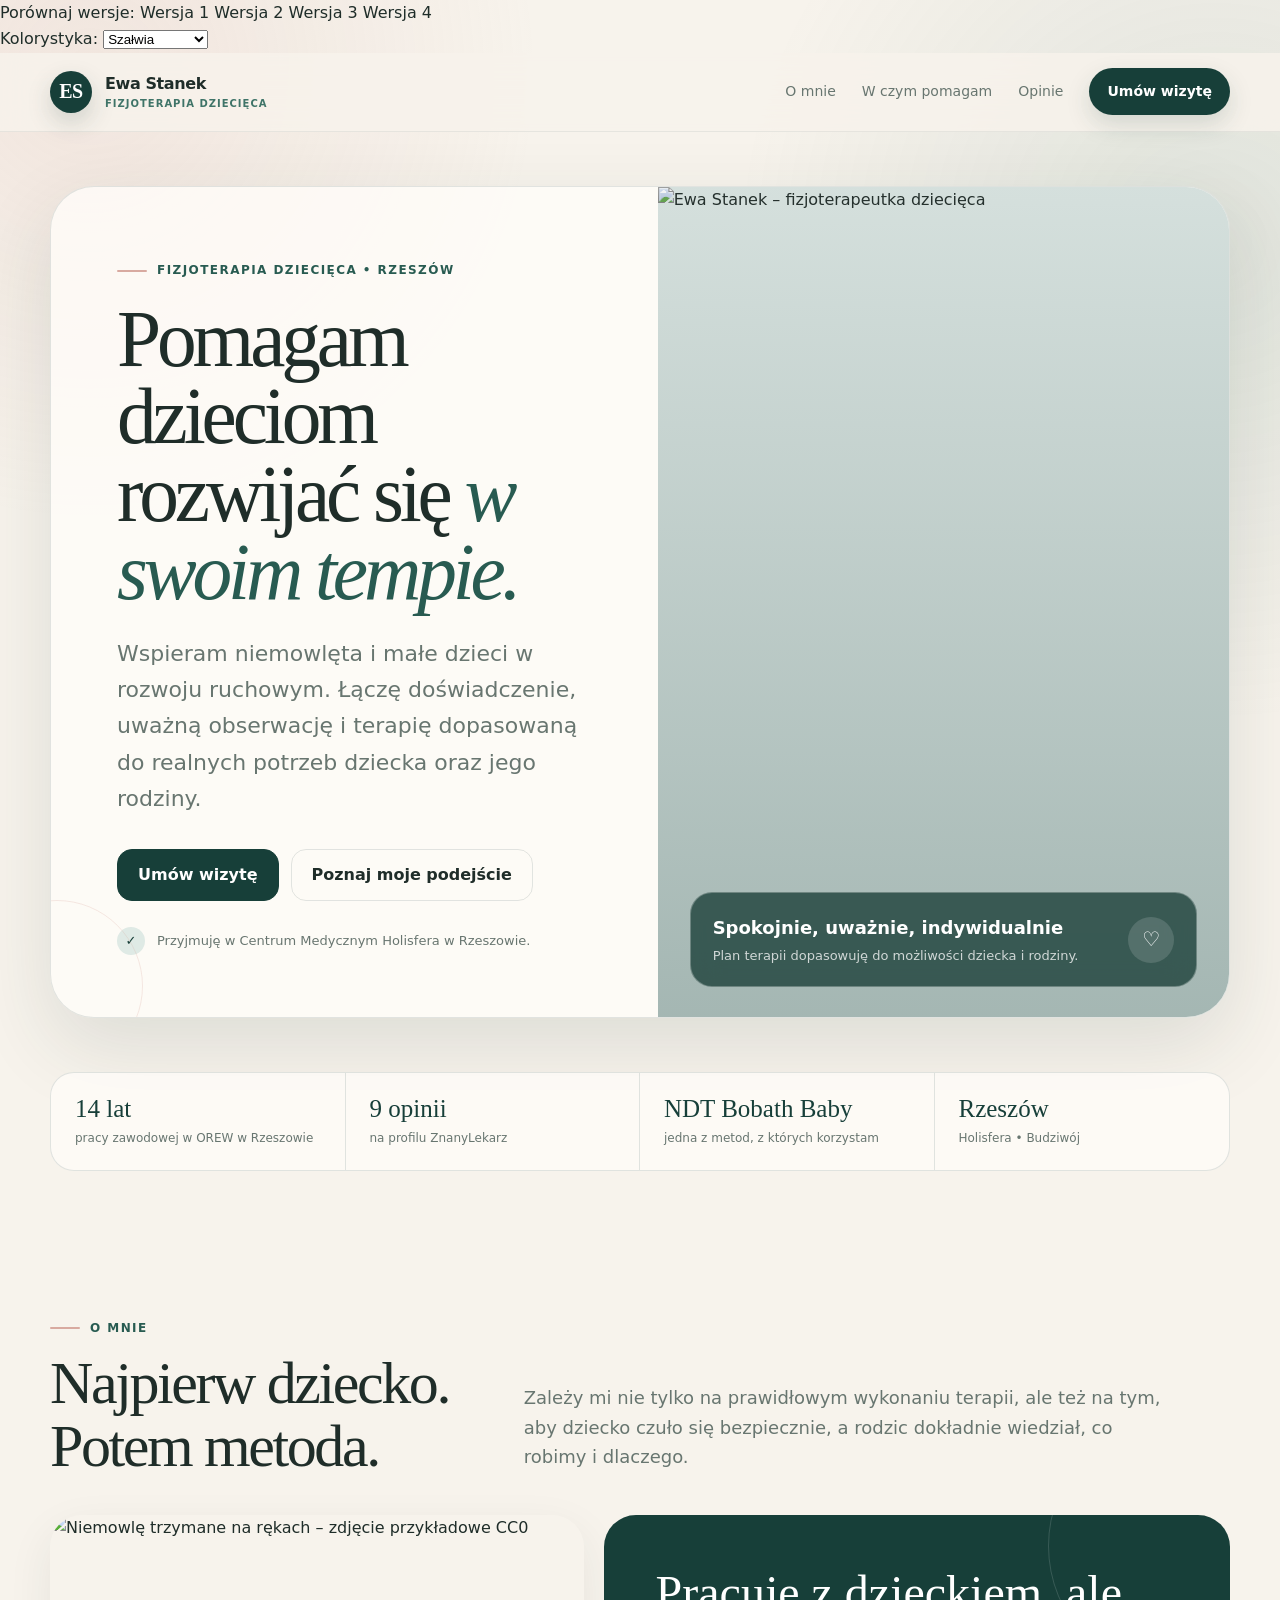
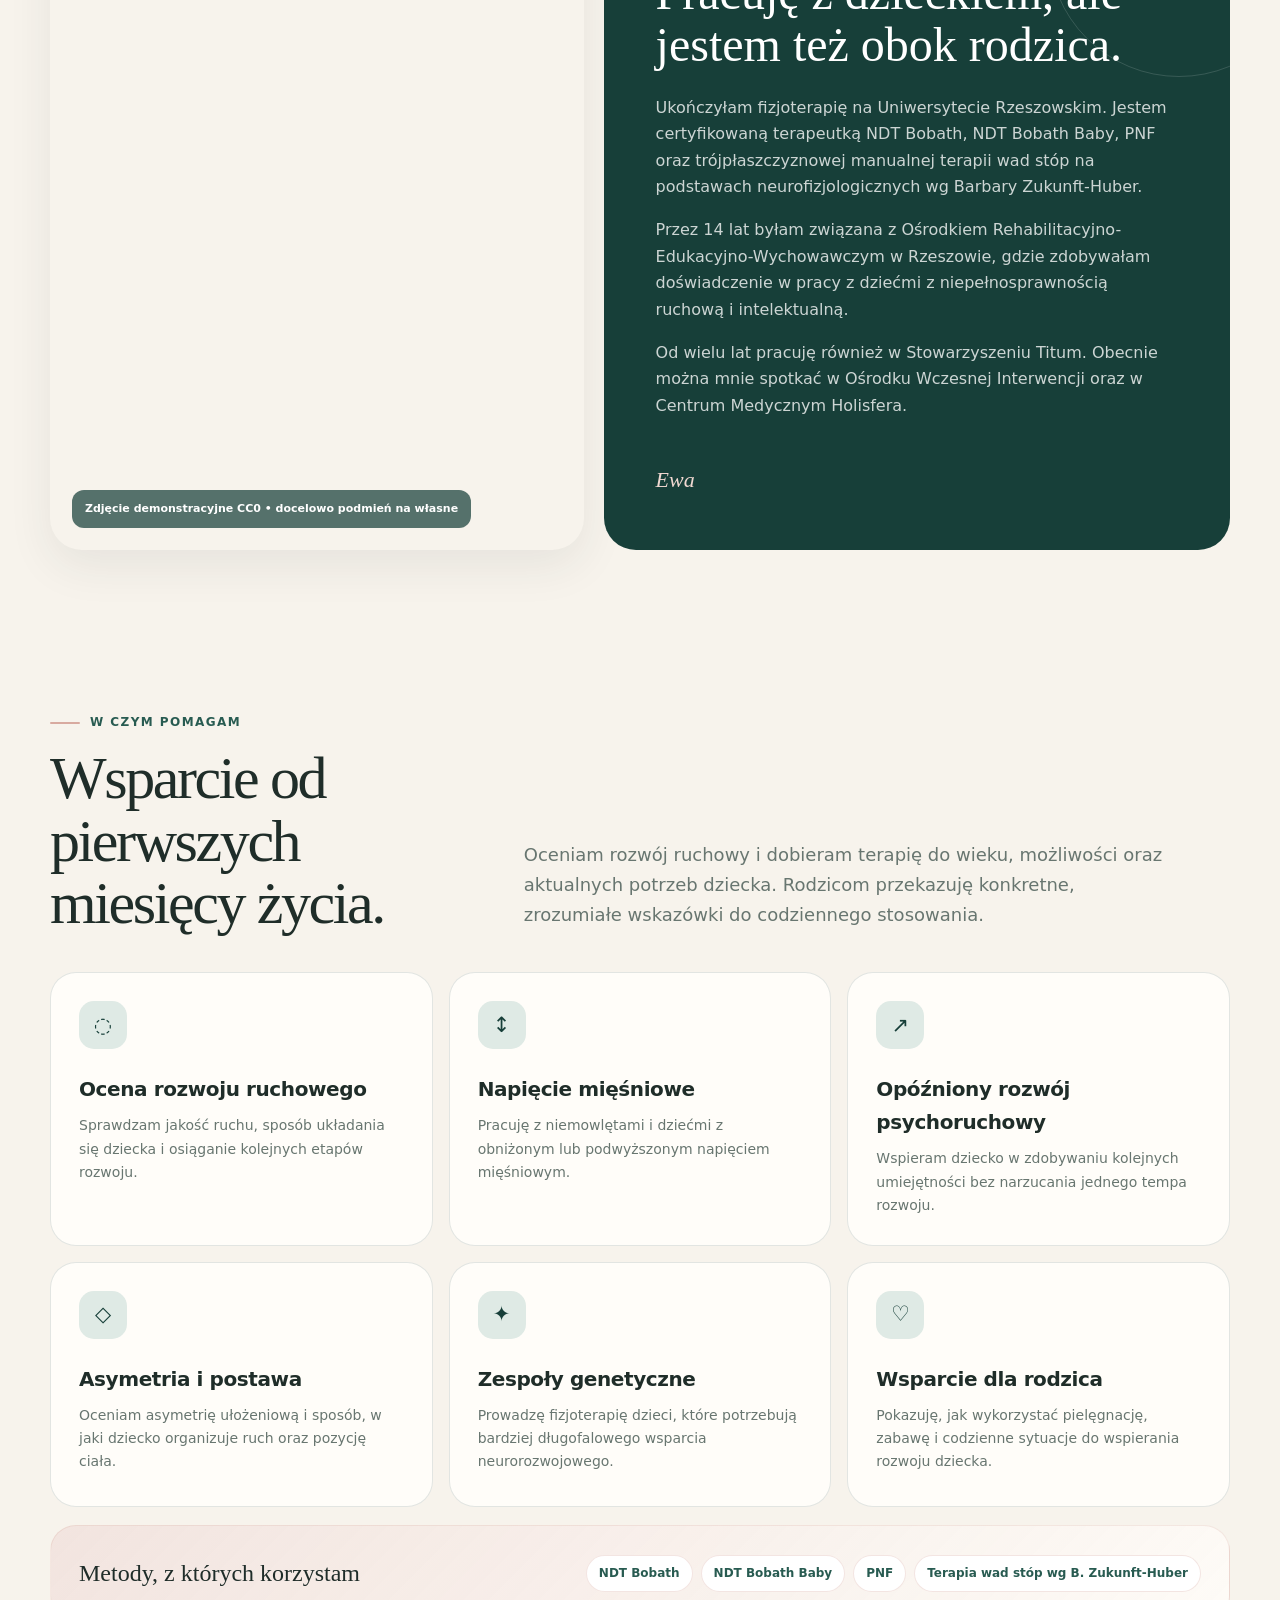
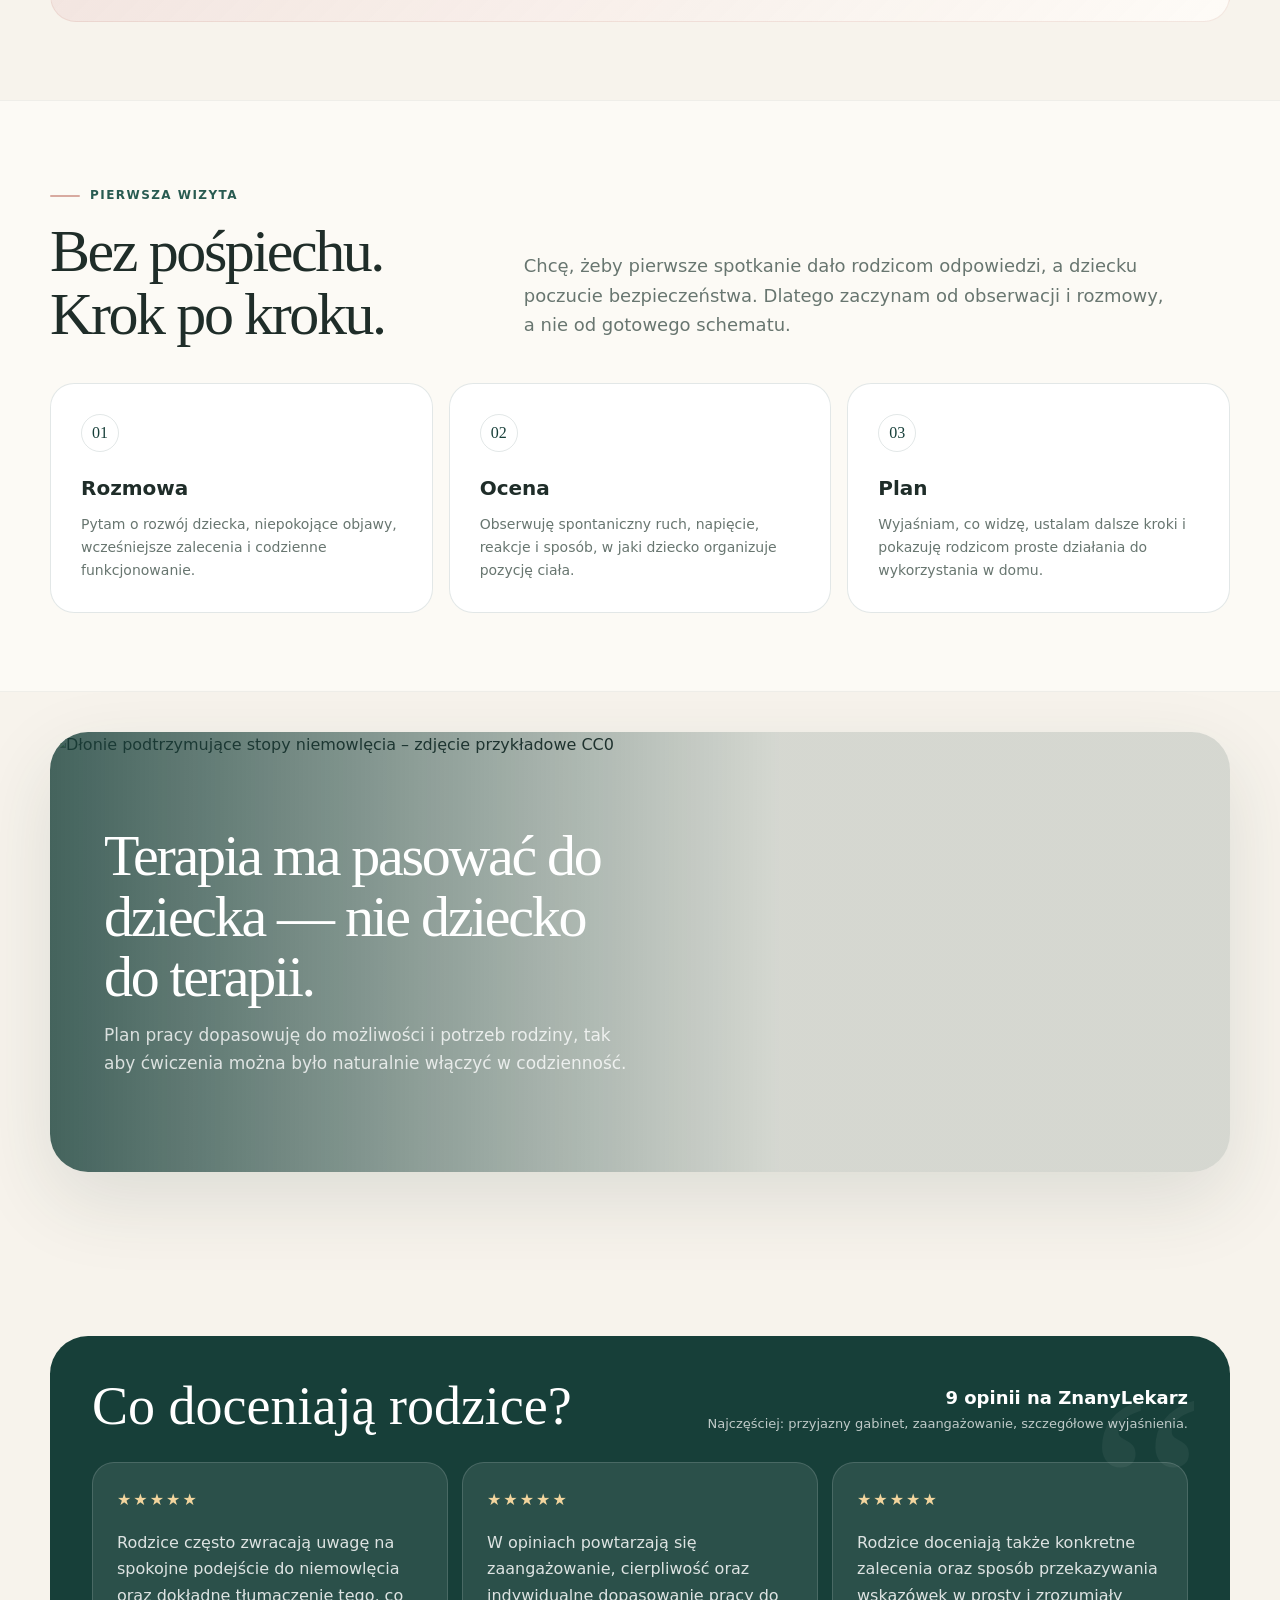
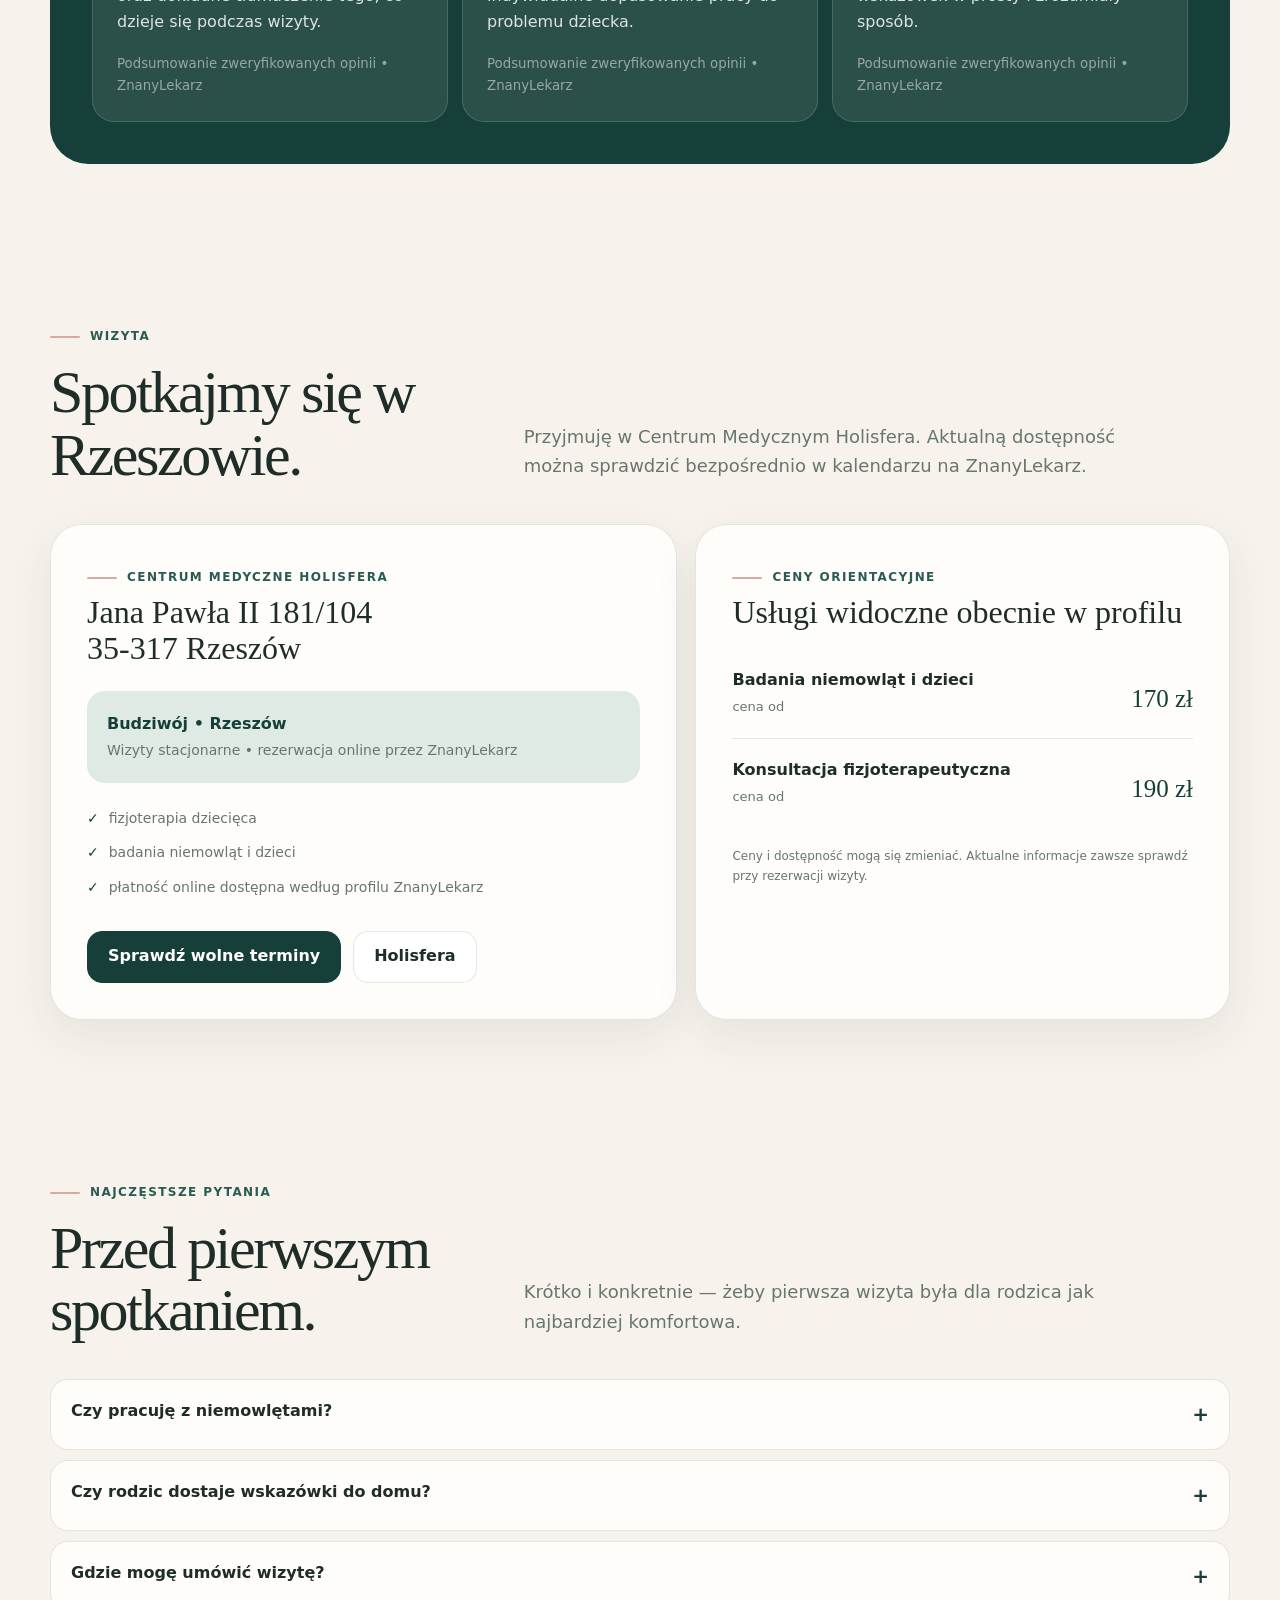
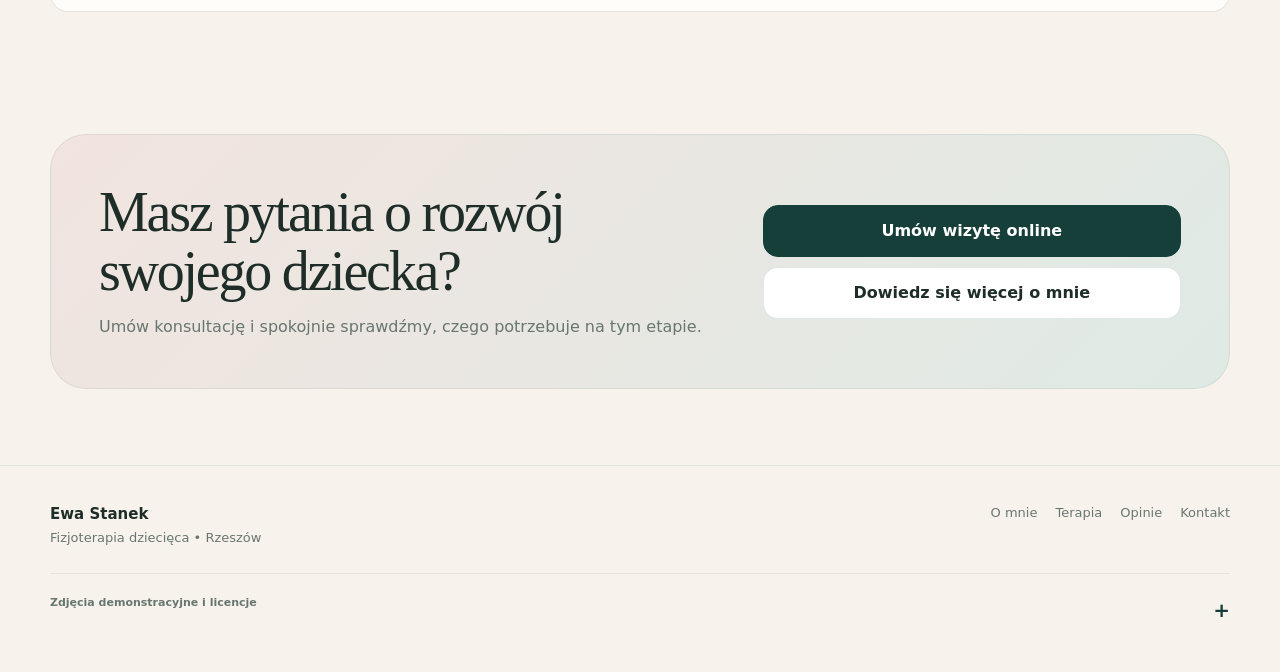
==== commit be832079: "Enable all color themes on version 1" ====
--- a/index.html
+++ b/index.html
@@ -1 +1,32 @@
-<!doctype html><html lang="pl"><head><meta charset="utf-8"><meta name="viewport" content="width=device-width,initial-scale=1"><meta name="description" content="Ewa Stanek – fizjoterapia dziecięca w Rzeszowie. NDT Bobath, NDT Bobath Baby, PNF. Fizjoterapia niemowląt i małych dzieci."><meta name="theme-color" content="#173f39"><title>Ewa Stanek | Fizjoterapia dziecięca Rzeszów</title><link rel="stylesheet" href="style1.css"><link rel="stylesheet" href="style2.css"><link rel="stylesheet" href="style3.css"><link rel="stylesheet" href="style4.css"></head><body><div style="background:#fff;border-bottom:1px solid #ddd;padding:8px 14px;font:13px/1.4 Arial,sans-serif;color:#42504b"><div style="max-width:1180px;margin:auto;display:flex;gap:10px;align-items:center;flex-wrap:wrap"><strong>Porównaj wersje:</strong><span style="font-weight:700">Wersja 1</span><a href="wersja-2/">Wersja 2</a><a href="wersja-3/">Wersja 3</a><a href="wersja-4/">Wersja 4</a></div></div><nav><div class="wrap nav-inner"><a class="logo" href="#start" aria-label="Ewa Stanek – strona główna"><span class="logo-mark">ES</span><span>Ewa Stanek<small>fizjoterapia dziecięca</small></span></a><div class="nav-links"><a href="#o-mnie">O mnie</a><a href="#pomagam">W czym pomagam</a><a href="#opinie">Opinie</a><a href="#kontakt" class="nav-cta">Umów wizytę</a></div></div></nav><main id="start"><section class="hero"><div class="wrap"><div class="hero-shell"><div class="hero-copy"><div class="eyebrow">Fizjoterapia dziecięca • Rzeszów</div><h1>Pomagam dzieciom rozwijać się <em>w swoim tempie.</em></h1><p class="hero-lead">Wspieram niemowlęta i małe dzieci w rozwoju ruchowym. Łączę doświadczenie, uważną obserwację i terapię dopasowaną do realnych potrzeb dziecka oraz jego rodziny.</p><div class="actions"><a class="btn primary" href="https://www.znanylekarz.pl/ewa-stanek-3/fizjoterapeuta-dzieciecy/rzeszow" target="_blank" rel="noopener">Umów wizytę</a><a class="btn ghost" href="#o-mnie">Poznaj moje podejście</a></div><div class="micro"><span class="check">✓</span><span>Przyjmuję w Centrum Medycznym Holisfera w Rzeszowie.</span></div></div><div class="hero-media"><img src="https://holisfera.rzeszow.pl/userfiles/media/default/tmp_1.JPG" alt="Ewa Stanek – fizjoterapeutka dziecięca" style="object-position:center center"><div class="hero-card"><div><strong>Spokojnie, uważnie, indywidualnie</strong><span>Plan terapii dopasowuję do możliwości dziecka i rodziny.</span></div><div class="round">♡</div></div></div></div></div></section><div class="trust"><div class="wrap"><div class="trust-grid"><div class="trust-item"><b>14 lat</b><span>pracy zawodowej w OREW w Rzeszowie</span></div><div class="trust-item"><b>9 opinii</b><span>na profilu ZnanyLekarz</span></div><div class="trust-item"><b>NDT Bobath Baby</b><span>jedna z metod, z których korzystam</span></div><div class="trust-item"><b>Rzeszów</b><span>Holisfera • Budziwój</span></div></div></div></div><section id="o-mnie"><div class="wrap"><div class="section-top"><div><div class="eyebrow">O mnie</div><h2>Najpierw dziecko. Potem metoda.</h2></div><p>Zależy mi nie tylko na prawidłowym wykonaniu terapii, ale też na tym, aby dziecko czuło się bezpiecznie, a rodzic dokładnie wiedział, co robimy i dlaczego.</p></div><div class="story"><div class="story-photo"><img src="https://upload.wikimedia.org/wikipedia/commons/e/ee/Baby_%2820339%29.jpg" alt="Niemowlę trzymane na rękach – zdjęcie przykładowe CC0"><div class="caption">Zdjęcie demonstracyjne CC0 • docelowo podmień na własne</div></div><div class="story-copy"><h3>Pracuję z dzieckiem, ale jestem też obok rodzica.</h3><p>Ukończyłam fizjoterapię na Uniwersytecie Rzeszowskim. Jestem certyfikowaną terapeutką NDT Bobath, NDT Bobath Baby, PNF oraz trójpłaszczyznowej manualnej terapii wad stóp na podstawach neurofizjologicznych wg Barbary Zukunft-Huber.</p><p>Przez 14 lat byłam związana z Ośrodkiem Rehabilitacyjno-Edukacyjno-Wychowawczym w Rzeszowie, gdzie zdobywałam doświadczenie w pracy z dziećmi z niepełnosprawnością ruchową i intelektualną.</p><p>Od wielu lat pracuję również w Stowarzyszeniu Titum. Obecnie można mnie spotkać w Ośrodku Wczesnej Interwencji oraz w Centrum Medycznym Holisfera.</p><div class="signature">Ewa</div></div></div></div></section><section id="pomagam"><div class="wrap"><div class="section-top"><div><div class="eyebrow">W czym pomagam</div><h2>Wsparcie od pierwszych miesięcy życia.</h2></div><p>Oceniam rozwój ruchowy i dobieram terapię do wieku, możliwości oraz aktualnych potrzeb dziecka. Rodzicom przekazuję konkretne, zrozumiałe wskazówki do codziennego stosowania.</p></div><div class="services"><article class="service"><div class="service-icon">◌</div><h3>Ocena rozwoju ruchowego</h3><p>Sprawdzam jakość ruchu, sposób układania się dziecka i osiąganie kolejnych etapów rozwoju.</p></article><article class="service"><div class="service-icon">↕</div><h3>Napięcie mięśniowe</h3><p>Pracuję z niemowlętami i dziećmi z obniżonym lub podwyższonym napięciem mięśniowym.</p></article><article class="service"><div class="service-icon">↗</div><h3>Opóźniony rozwój psychoruchowy</h3><p>Wspieram dziecko w zdobywaniu kolejnych umiejętności bez narzucania jednego tempa rozwoju.</p></article><article class="service"><div class="service-icon">◇</div><h3>Asymetria i postawa</h3><p>Oceniam asymetrię ułożeniową i sposób, w jaki dziecko organizuje ruch oraz pozycję ciała.</p></article><article class="service"><div class="service-icon">✦</div><h3>Zespoły genetyczne</h3><p>Prowadzę fizjoterapię dzieci, które potrzebują bardziej długofalowego wsparcia neurorozwojowego.</p></article><article class="service"><div class="service-icon">♡</div><h3>Wsparcie dla rodzica</h3><p>Pokazuję, jak wykorzystać pielęgnację, zabawę i codzienne sytuacje do wspierania rozwoju dziecka.</p></article></div><div class="method-strip"><strong>Metody, z których korzystam</strong><div class="pills"><span class="pill">NDT Bobath</span><span class="pill">NDT Bobath Baby</span><span class="pill">PNF</span><span class="pill">Terapia wad stóp wg B. Zukunft-Huber</span></div></div></div></section><section class="steps-section"><div class="wrap"><div class="section-top"><div><div class="eyebrow">Pierwsza wizyta</div><h2>Bez pośpiechu. Krok po kroku.</h2></div><p>Chcę, żeby pierwsze spotkanie dało rodzicom odpowiedzi, a dziecku poczucie bezpieczeństwa. Dlatego zaczynam od obserwacji i rozmowy, a nie od gotowego schematu.</p></div><div class="steps"><article class="step"><div class="step-num">01</div><h3>Rozmowa</h3><p>Pytam o rozwój dziecka, niepokojące objawy, wcześniejsze zalecenia i codzienne funkcjonowanie.</p></article><article class="step"><div class="step-num">02</div><h3>Ocena</h3><p>Obserwuję spontaniczny ruch, napięcie, reakcje i sposób, w jaki dziecko organizuje pozycję ciała.</p></article><article class="step"><div class="step-num">03</div><h3>Plan</h3><p>Wyjaśniam, co widzę, ustalam dalsze kroki i pokazuję rodzicom proste działania do wykorzystania w domu.</p></article></div></div></section><section class="image-break"><div class="wrap"><div class="image-break-shell"><img src="https://upload.wikimedia.org/wikipedia/commons/0/0b/Baby-baby-feet-bed-325690.jpg" alt="Dłonie podtrzymujące stopy niemowlęcia – zdjęcie przykładowe CC0"><div class="image-break-copy"><h2>Terapia ma pasować do dziecka — nie dziecko do terapii.</h2><p>Plan pracy dopasowuję do możliwości i potrzeb rodziny, tak aby ćwiczenia można było naturalnie włączyć w codzienność.</p></div></div></div></section><section id="opinie"><div class="wrap"><div class="reviews-wrap"><div class="reviews-top"><h2>Co doceniają rodzice?</h2><div class="rating"><b>9 opinii na ZnanyLekarz</b>Najczęściej: przyjazny gabinet, zaangażowanie, szczegółowe wyjaśnienia.</div></div><div class="reviews"><article class="review"><div class="stars">★★★★★</div><p>Rodzice często zwracają uwagę na spokojne podejście do niemowlęcia oraz dokładne tłumaczenie tego, co dzieje się podczas wizyty.</p><small>Podsumowanie zweryfikowanych opinii • ZnanyLekarz</small></article><article class="review"><div class="stars">★★★★★</div><p>W opiniach powtarzają się zaangażowanie, cierpliwość oraz indywidualne dopasowanie pracy do problemu dziecka.</p><small>Podsumowanie zweryfikowanych opinii • ZnanyLekarz</small></article><article class="review"><div class="stars">★★★★★</div><p>Rodzice doceniają także konkretne zalecenia oraz sposób przekazywania wskazówek w prosty i zrozumiały sposób.</p><small>Podsumowanie zweryfikowanych opinii • ZnanyLekarz</small></article></div></div></div></section><section id="kontakt"><div class="wrap"><div class="section-top"><div><div class="eyebrow">Wizyta</div><h2>Spotkajmy się w Rzeszowie.</h2></div><p>Przyjmuję w Centrum Medycznym Holisfera. Aktualną dostępność można sprawdzić bezpośrednio w kalendarzu na ZnanyLekarz.</p></div><div class="visit-grid"><article class="visit-card"><div class="eyebrow">Centrum Medyczne Holisfera</div><h3>Jana Pawła II 181/104<br>35-317 Rzeszów</h3><div class="address"><b>Budziwój • Rzeszów</b><span>Wizyty stacjonarne • rezerwacja online przez ZnanyLekarz</span></div><div class="feature-list"><div class="feature">fizjoterapia dziecięca</div><div class="feature">badania niemowląt i dzieci</div><div class="feature">płatność online dostępna według profilu ZnanyLekarz</div></div><div class="actions"><a class="btn primary" href="https://www.znanylekarz.pl/ewa-stanek-3/fizjoterapeuta-dzieciecy/rzeszow" target="_blank" rel="noopener">Sprawdź wolne terminy</a><a class="btn" href="https://www.holisfera.rzeszow.pl/" target="_blank" rel="noopener">Holisfera</a></div></article><aside class="price-card"><div class="eyebrow">Ceny orientacyjne</div><h3>Usługi widoczne obecnie w profilu</h3><div class="price-row"><div><strong>Badania niemowląt i dzieci</strong><span>cena od</span></div><b>170 zł</b></div><div class="price-row"><div><strong>Konsultacja fizjoterapeutyczna</strong><span>cena od</span></div><b>190 zł</b></div><p style="margin:20px 0 0;color:var(--muted);font-size:12px">Ceny i dostępność mogą się zmieniać. Aktualne informacje zawsze sprawdź przy rezerwacji wizyty.</p></aside></div></div></section><section><div class="wrap"><div class="section-top"><div><div class="eyebrow">Najczęstsze pytania</div><h2>Przed pierwszym spotkaniem.</h2></div><p>Krótko i konkretnie — żeby pierwsza wizyta była dla rodzica jak najbardziej komfortowa.</p></div><div class="faq"><details><summary>Czy pracuję z niemowlętami?</summary><p>Tak. Pracuję z niemowlętami i małymi dziećmi, m.in. przy zaburzeniach napięcia mięśniowego i opóźnieniu rozwoju psychoruchowego.</p></details><details><summary>Czy rodzic dostaje wskazówki do domu?</summary><p>Tak. Zależy mi na tym, aby zalecenia były jasne, realne do wykonania i możliwe do włączenia w codzienną pielęgnację oraz zabawę.</p></details><details><summary>Gdzie mogę umówić wizytę?</summary><p>Aktualny kalendarz wizyt w Centrum Medycznym Holisfera jest dostępny na moim profilu ZnanyLekarz.</p></details></div></div></section><div class="final-cta"><div class="wrap"><div class="final-shell"><div><h2>Masz pytania o rozwój swojego dziecka?</h2><p>Umów konsultację i spokojnie sprawdźmy, czego potrzebuje na tym etapie.</p></div><div class="final-actions"><a class="btn primary" href="https://www.znanylekarz.pl/ewa-stanek-3/fizjoterapeuta-dzieciecy/rzeszow" target="_blank" rel="noopener">Umów wizytę online</a><a class="btn" href="#o-mnie">Dowiedz się więcej o mnie</a></div></div></div></div></main><footer><div class="wrap"><div class="footer-main"><div class="footer-brand"><strong>Ewa Stanek</strong> Fizjoterapia dziecięca • Rzeszów</div><div class="footer-links"><a href="#o-mnie">O mnie</a><a href="#pomagam">Terapia</a><a href="#opinie">Opinie</a><a href="#kontakt">Kontakt</a></div></div><div class="credits"><details><summary>Zdjęcia demonstracyjne i licencje</summary><p>Główny portret Ewy jest obecnie ładowany ze strony Centrum Medycznego Holisfera, gdzie jest opublikowany przy profilu Ewy Stanek. Pozostałe dwa zdjęcia są materiałami demonstracyjnymi do późniejszej podmiany na własne i są dostępne w Wikimedia Commons jako CC0 / public domain: „Baby (20339)” – PublicDomainPictures oraz „Baby-baby-feet-bed-325690” – Rene Asmussen.</p></details></div></div></footer></body></html>+<!doctype html><html lang="pl"><head><meta charset="utf-8"><meta name="viewport" content="width=device-width,initial-scale=1"><meta name="description" content="Ewa Stanek – fizjoterapia dziecięca w Rzeszowie. NDT Bobath, NDT Bobath Baby, PNF. Fizjoterapia niemowląt i małych dzieci."><meta name="theme-color" content="#173f39"><title>Ewa Stanek | Fizjoterapia dziecięca Rzeszów</title><link rel="stylesheet" href="style1.css"><link rel="stylesheet" href="style2.css"><link rel="stylesheet" href="style3.css"><link rel="stylesheet" href="style4.css">  <link rel="stylesheet" href="/ewa-stanek-preview/shared/theme-switcher.css?v=1">
+  <link rel="stylesheet" href="/ewa-stanek-preview/shared/theme-overrides.css?v=1">
+</head><body>
+<div class="global-preview-switcher">
+  <div class="gps-inner">
+    <div class="gps-versions">
+      <span class="gps-label">Porównaj wersje:</span>
+      <a class="current" href="/ewa-stanek-preview/">Wersja 1</a>
+      <a href="/ewa-stanek-preview/wersja-2/">Wersja 2</a>
+      <a href="/ewa-stanek-preview/wersja-3/">Wersja 3</a>
+      <a href="/ewa-stanek-preview/wersja-4/">Wersja 4</a>
+    </div>
+    <label class="gps-theme">
+      <span>Kolorystyka:</span>
+      <select id="globalThemeSelect" aria-label="Wybierz kolorystykę strony">
+        <option value="sage">Szałwia</option>
+        <option value="sand">Piaskowy</option>
+        <option value="blush">Pudrowy</option>
+        <option value="sky">Jasny błękit</option>
+        <option value="pure">Czysta biel</option>
+        <option value="pearl">Perłowa</option>
+        <option value="coolwhite">Chłodna biel</option>
+        <option value="mist">Mglista biel</option>
+        <option value="mint">Biała mięta</option>
+        <option value="lavender">Biała lawenda</option>
+        <option value="rosewhite">Różowa biel</option>
+      </select>
+    </label>
+  </div>
+</div>
+<nav><div class="wrap nav-inner"><a class="logo" href="#start" aria-label="Ewa Stanek – strona główna"><span class="logo-mark">ES</span><span>Ewa Stanek<small>fizjoterapia dziecięca</small></span></a><div class="nav-links"><a href="#o-mnie">O mnie</a><a href="#pomagam">W czym pomagam</a><a href="#opinie">Opinie</a><a href="#kontakt" class="nav-cta">Umów wizytę</a></div></div></nav><main id="start"><section class="hero"><div class="wrap"><div class="hero-shell"><div class="hero-copy"><div class="eyebrow">Fizjoterapia dziecięca • Rzeszów</div><h1>Pomagam dzieciom rozwijać się <em>w swoim tempie.</em></h1><p class="hero-lead">Wspieram niemowlęta i małe dzieci w rozwoju ruchowym. Łączę doświadczenie, uważną obserwację i terapię dopasowaną do realnych potrzeb dziecka oraz jego rodziny.</p><div class="actions"><a class="btn primary" href="https://www.znanylekarz.pl/ewa-stanek-3/fizjoterapeuta-dzieciecy/rzeszow" target="_blank" rel="noopener">Umów wizytę</a><a class="btn ghost" href="#o-mnie">Poznaj moje podejście</a></div><div class="micro"><span class="check">✓</span><span>Przyjmuję w Centrum Medycznym Holisfera w Rzeszowie.</span></div></div><div class="hero-media"><img src="https://holisfera.rzeszow.pl/userfiles/media/default/tmp_1.JPG" alt="Ewa Stanek – fizjoterapeutka dziecięca" style="object-position:center center"><div class="hero-card"><div><strong>Spokojnie, uważnie, indywidualnie</strong><span>Plan terapii dopasowuję do możliwości dziecka i rodziny.</span></div><div class="round">♡</div></div></div></div></div></section><div class="trust"><div class="wrap"><div class="trust-grid"><div class="trust-item"><b>14 lat</b><span>pracy zawodowej w OREW w Rzeszowie</span></div><div class="trust-item"><b>9 opinii</b><span>na profilu ZnanyLekarz</span></div><div class="trust-item"><b>NDT Bobath Baby</b><span>jedna z metod, z których korzystam</span></div><div class="trust-item"><b>Rzeszów</b><span>Holisfera • Budziwój</span></div></div></div></div><section id="o-mnie"><div class="wrap"><div class="section-top"><div><div class="eyebrow">O mnie</div><h2>Najpierw dziecko. Potem metoda.</h2></div><p>Zależy mi nie tylko na prawidłowym wykonaniu terapii, ale też na tym, aby dziecko czuło się bezpiecznie, a rodzic dokładnie wiedział, co robimy i dlaczego.</p></div><div class="story"><div class="story-photo"><img src="https://upload.wikimedia.org/wikipedia/commons/e/ee/Baby_%2820339%29.jpg" alt="Niemowlę trzymane na rękach – zdjęcie przykładowe CC0"><div class="caption">Zdjęcie demonstracyjne CC0 • docelowo podmień na własne</div></div><div class="story-copy"><h3>Pracuję z dzieckiem, ale jestem też obok rodzica.</h3><p>Ukończyłam fizjoterapię na Uniwersytecie Rzeszowskim. Jestem certyfikowaną terapeutką NDT Bobath, NDT Bobath Baby, PNF oraz trójpłaszczyznowej manualnej terapii wad stóp na podstawach neurofizjologicznych wg Barbary Zukunft-Huber.</p><p>Przez 14 lat byłam związana z Ośrodkiem Rehabilitacyjno-Edukacyjno-Wychowawczym w Rzeszowie, gdzie zdobywałam doświadczenie w pracy z dziećmi z niepełnosprawnością ruchową i intelektualną.</p><p>Od wielu lat pracuję również w Stowarzyszeniu Titum. Obecnie można mnie spotkać w Ośrodku Wczesnej Interwencji oraz w Centrum Medycznym Holisfera.</p><div class="signature">Ewa</div></div></div></div></section><section id="pomagam"><div class="wrap"><div class="section-top"><div><div class="eyebrow">W czym pomagam</div><h2>Wsparcie od pierwszych miesięcy życia.</h2></div><p>Oceniam rozwój ruchowy i dobieram terapię do wieku, możliwości oraz aktualnych potrzeb dziecka. Rodzicom przekazuję konkretne, zrozumiałe wskazówki do codziennego stosowania.</p></div><div class="services"><article class="service"><div class="service-icon">◌</div><h3>Ocena rozwoju ruchowego</h3><p>Sprawdzam jakość ruchu, sposób układania się dziecka i osiąganie kolejnych etapów rozwoju.</p></article><article class="service"><div class="service-icon">↕</div><h3>Napięcie mięśniowe</h3><p>Pracuję z niemowlętami i dziećmi z obniżonym lub podwyższonym napięciem mięśniowym.</p></article><article class="service"><div class="service-icon">↗</div><h3>Opóźniony rozwój psychoruchowy</h3><p>Wspieram dziecko w zdobywaniu kolejnych umiejętności bez narzucania jednego tempa rozwoju.</p></article><article class="service"><div class="service-icon">◇</div><h3>Asymetria i postawa</h3><p>Oceniam asymetrię ułożeniową i sposób, w jaki dziecko organizuje ruch oraz pozycję ciała.</p></article><article class="service"><div class="service-icon">✦</div><h3>Zespoły genetyczne</h3><p>Prowadzę fizjoterapię dzieci, które potrzebują bardziej długofalowego wsparcia neurorozwojowego.</p></article><article class="service"><div class="service-icon">♡</div><h3>Wsparcie dla rodzica</h3><p>Pokazuję, jak wykorzystać pielęgnację, zabawę i codzienne sytuacje do wspierania rozwoju dziecka.</p></article></div><div class="method-strip"><strong>Metody, z których korzystam</strong><div class="pills"><span class="pill">NDT Bobath</span><span class="pill">NDT Bobath Baby</span><span class="pill">PNF</span><span class="pill">Terapia wad stóp wg B. Zukunft-Huber</span></div></div></div></section><section class="steps-section"><div class="wrap"><div class="section-top"><div><div class="eyebrow">Pierwsza wizyta</div><h2>Bez pośpiechu. Krok po kroku.</h2></div><p>Chcę, żeby pierwsze spotkanie dało rodzicom odpowiedzi, a dziecku poczucie bezpieczeństwa. Dlatego zaczynam od obserwacji i rozmowy, a nie od gotowego schematu.</p></div><div class="steps"><article class="step"><div class="step-num">01</div><h3>Rozmowa</h3><p>Pytam o rozwój dziecka, niepokojące objawy, wcześniejsze zalecenia i codzienne funkcjonowanie.</p></article><article class="step"><div class="step-num">02</div><h3>Ocena</h3><p>Obserwuję spontaniczny ruch, napięcie, reakcje i sposób, w jaki dziecko organizuje pozycję ciała.</p></article><article class="step"><div class="step-num">03</div><h3>Plan</h3><p>Wyjaśniam, co widzę, ustalam dalsze kroki i pokazuję rodzicom proste działania do wykorzystania w domu.</p></article></div></div></section><section class="image-break"><div class="wrap"><div class="image-break-shell"><img src="https://upload.wikimedia.org/wikipedia/commons/0/0b/Baby-baby-feet-bed-325690.jpg" alt="Dłonie podtrzymujące stopy niemowlęcia – zdjęcie przykładowe CC0"><div class="image-break-copy"><h2>Terapia ma pasować do dziecka — nie dziecko do terapii.</h2><p>Plan pracy dopasowuję do możliwości i potrzeb rodziny, tak aby ćwiczenia można było naturalnie włączyć w codzienność.</p></div></div></div></section><section id="opinie"><div class="wrap"><div class="reviews-wrap"><div class="reviews-top"><h2>Co doceniają rodzice?</h2><div class="rating"><b>9 opinii na ZnanyLekarz</b>Najczęściej: przyjazny gabinet, zaangażowanie, szczegółowe wyjaśnienia.</div></div><div class="reviews"><article class="review"><div class="stars">★★★★★</div><p>Rodzice często zwracają uwagę na spokojne podejście do niemowlęcia oraz dokładne tłumaczenie tego, co dzieje się podczas wizyty.</p><small>Podsumowanie zweryfikowanych opinii • ZnanyLekarz</small></article><article class="review"><div class="stars">★★★★★</div><p>W opiniach powtarzają się zaangażowanie, cierpliwość oraz indywidualne dopasowanie pracy do problemu dziecka.</p><small>Podsumowanie zweryfikowanych opinii • ZnanyLekarz</small></article><article class="review"><div class="stars">★★★★★</div><p>Rodzice doceniają także konkretne zalecenia oraz sposób przekazywania wskazówek w prosty i zrozumiały sposób.</p><small>Podsumowanie zweryfikowanych opinii • ZnanyLekarz</small></article></div></div></div></section><section id="kontakt"><div class="wrap"><div class="section-top"><div><div class="eyebrow">Wizyta</div><h2>Spotkajmy się w Rzeszowie.</h2></div><p>Przyjmuję w Centrum Medycznym Holisfera. Aktualną dostępność można sprawdzić bezpośrednio w kalendarzu na ZnanyLekarz.</p></div><div class="visit-grid"><article class="visit-card"><div class="eyebrow">Centrum Medyczne Holisfera</div><h3>Jana Pawła II 181/104<br>35-317 Rzeszów</h3><div class="address"><b>Budziwój • Rzeszów</b><span>Wizyty stacjonarne • rezerwacja online przez ZnanyLekarz</span></div><div class="feature-list"><div class="feature">fizjoterapia dziecięca</div><div class="feature">badania niemowląt i dzieci</div><div class="feature">płatność online dostępna według profilu ZnanyLekarz</div></div><div class="actions"><a class="btn primary" href="https://www.znanylekarz.pl/ewa-stanek-3/fizjoterapeuta-dzieciecy/rzeszow" target="_blank" rel="noopener">Sprawdź wolne terminy</a><a class="btn" href="https://www.holisfera.rzeszow.pl/" target="_blank" rel="noopener">Holisfera</a></div></article><aside class="price-card"><div class="eyebrow">Ceny orientacyjne</div><h3>Usługi widoczne obecnie w profilu</h3><div class="price-row"><div><strong>Badania niemowląt i dzieci</strong><span>cena od</span></div><b>170 zł</b></div><div class="price-row"><div><strong>Konsultacja fizjoterapeutyczna</strong><span>cena od</span></div><b>190 zł</b></div><p style="margin:20px 0 0;color:var(--muted);font-size:12px">Ceny i dostępność mogą się zmieniać. Aktualne informacje zawsze sprawdź przy rezerwacji wizyty.</p></aside></div></div></section><section><div class="wrap"><div class="section-top"><div><div class="eyebrow">Najczęstsze pytania</div><h2>Przed pierwszym spotkaniem.</h2></div><p>Krótko i konkretnie — żeby pierwsza wizyta była dla rodzica jak najbardziej komfortowa.</p></div><div class="faq"><details><summary>Czy pracuję z niemowlętami?</summary><p>Tak. Pracuję z niemowlętami i małymi dziećmi, m.in. przy zaburzeniach napięcia mięśniowego i opóźnieniu rozwoju psychoruchowego.</p></details><details><summary>Czy rodzic dostaje wskazówki do domu?</summary><p>Tak. Zależy mi na tym, aby zalecenia były jasne, realne do wykonania i możliwe do włączenia w codzienną pielęgnację oraz zabawę.</p></details><details><summary>Gdzie mogę umówić wizytę?</summary><p>Aktualny kalendarz wizyt w Centrum Medycznym Holisfera jest dostępny na moim profilu ZnanyLekarz.</p></details></div></div></section><div class="final-cta"><div class="wrap"><div class="final-shell"><div><h2>Masz pytania o rozwój swojego dziecka?</h2><p>Umów konsultację i spokojnie sprawdźmy, czego potrzebuje na tym etapie.</p></div><div class="final-actions"><a class="btn primary" href="https://www.znanylekarz.pl/ewa-stanek-3/fizjoterapeuta-dzieciecy/rzeszow" target="_blank" rel="noopener">Umów wizytę online</a><a class="btn" href="#o-mnie">Dowiedz się więcej o mnie</a></div></div></div></div></main><footer><div class="wrap"><div class="footer-main"><div class="footer-brand"><strong>Ewa Stanek</strong> Fizjoterapia dziecięca • Rzeszów</div><div class="footer-links"><a href="#o-mnie">O mnie</a><a href="#pomagam">Terapia</a><a href="#opinie">Opinie</a><a href="#kontakt">Kontakt</a></div></div><div class="credits"><details><summary>Zdjęcia demonstracyjne i licencje</summary><p>Główny portret Ewy jest obecnie ładowany ze strony Centrum Medycznego Holisfera, gdzie jest opublikowany przy profilu Ewy Stanek. Pozostałe dwa zdjęcia są materiałami demonstracyjnymi do późniejszej podmiany na własne i są dostępne w Wikimedia Commons jako CC0 / public domain: „Baby (20339)” – PublicDomainPictures oraz „Baby-baby-feet-bed-325690” – Rene Asmussen.</p></details></div></div></footer>  <script src="/ewa-stanek-preview/shared/themes.js?v=1"></script>
+</body></html>
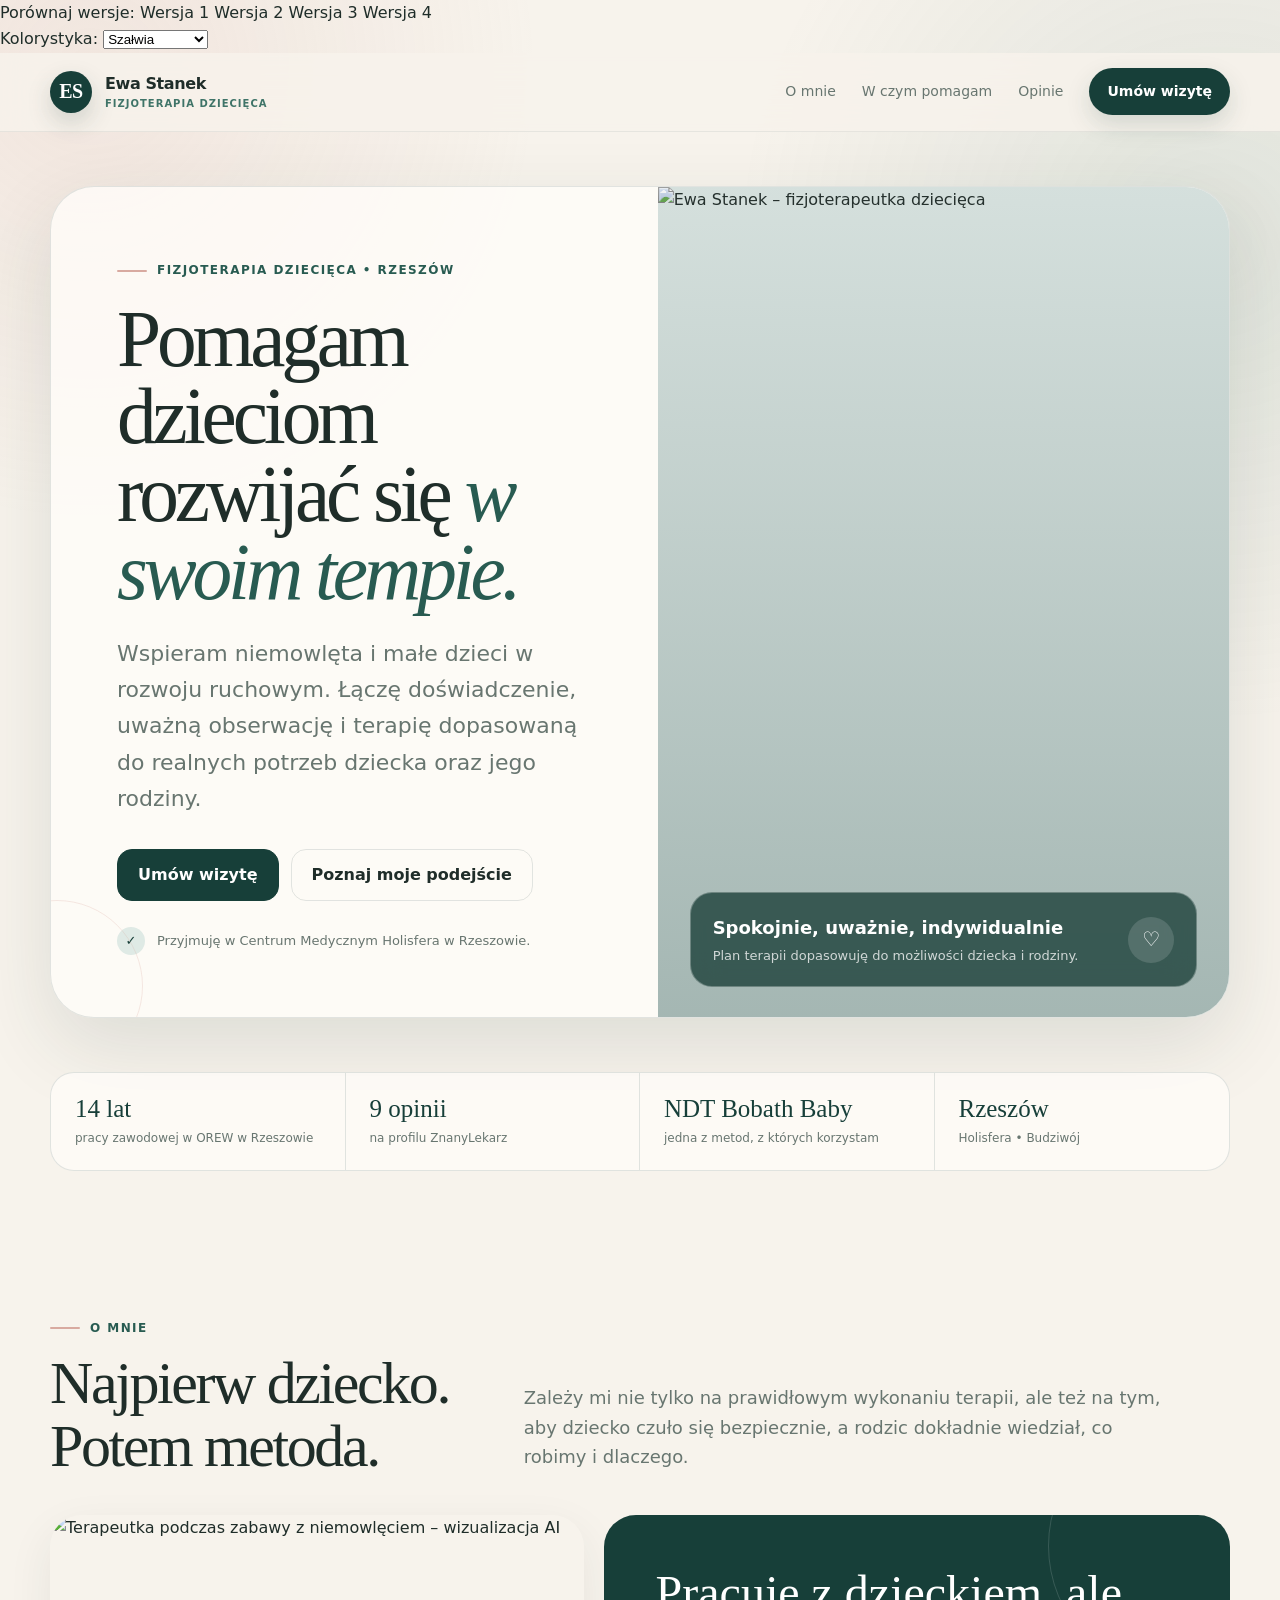
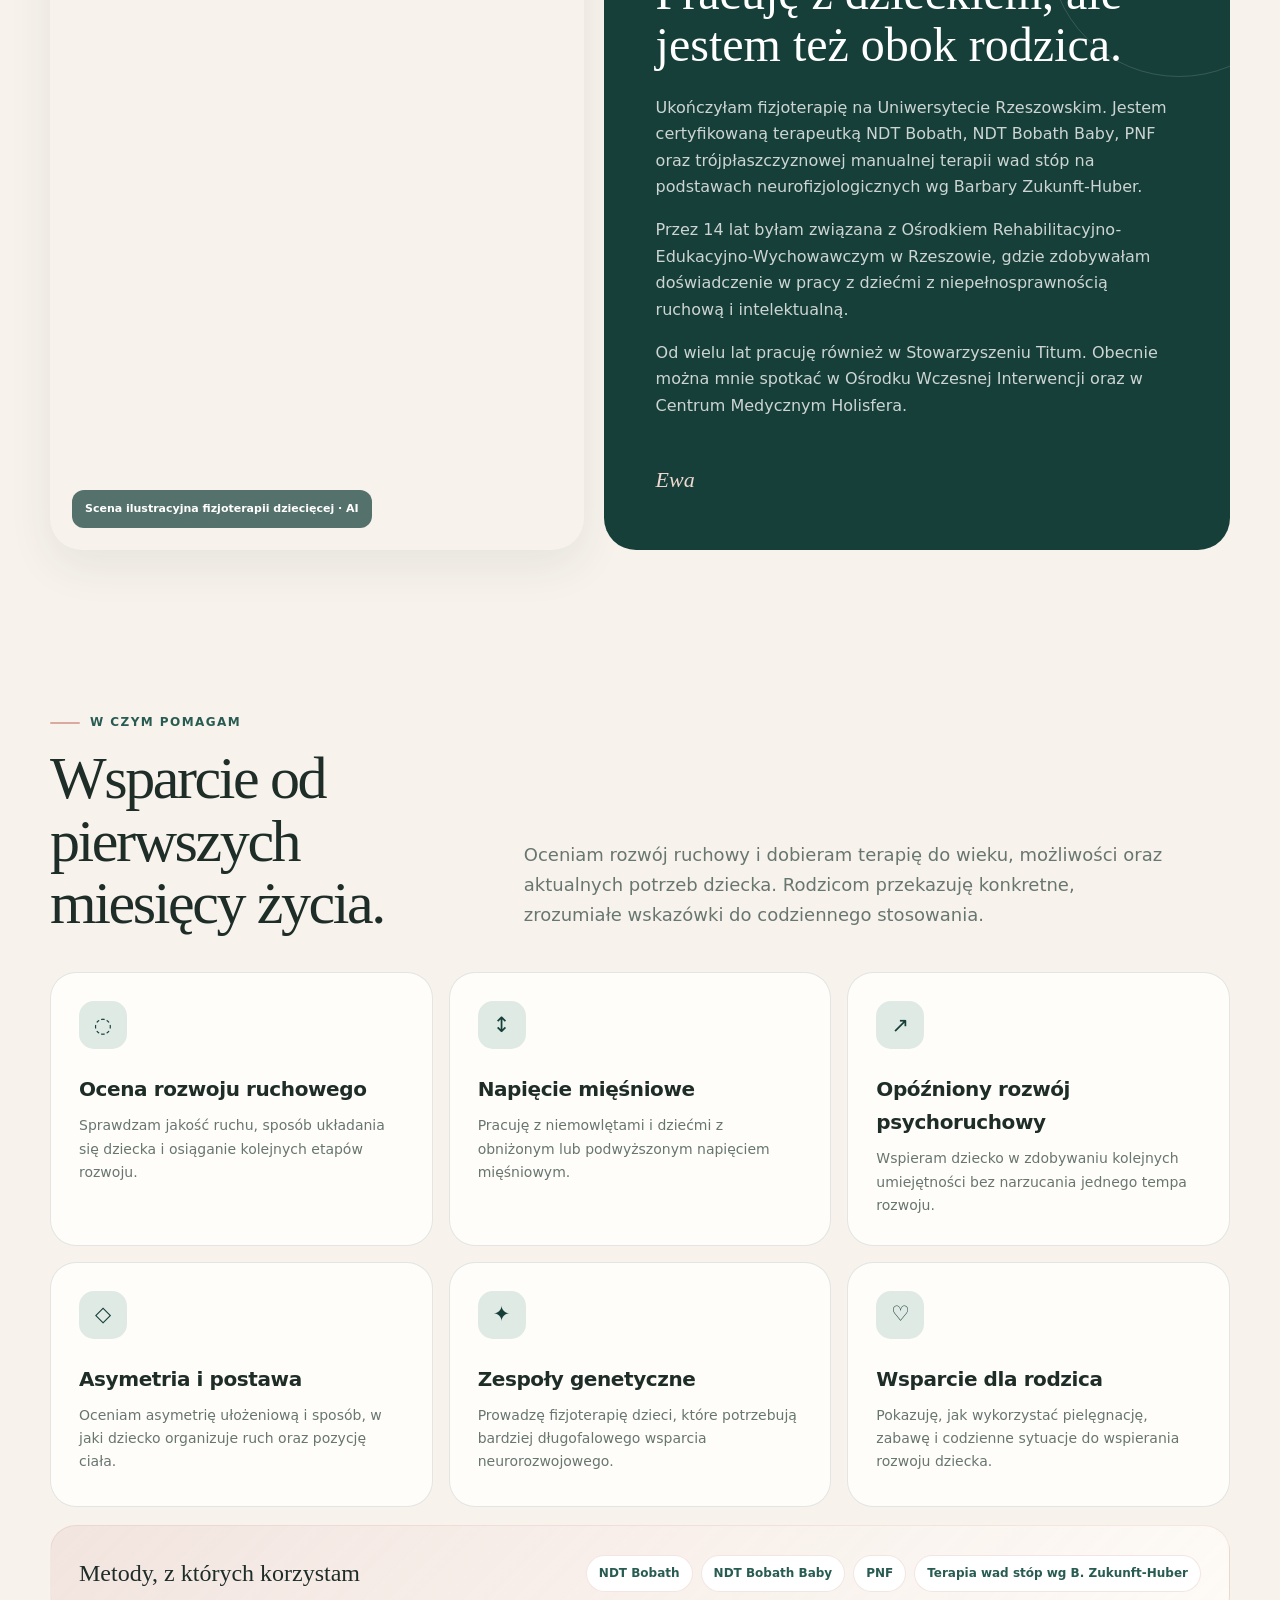
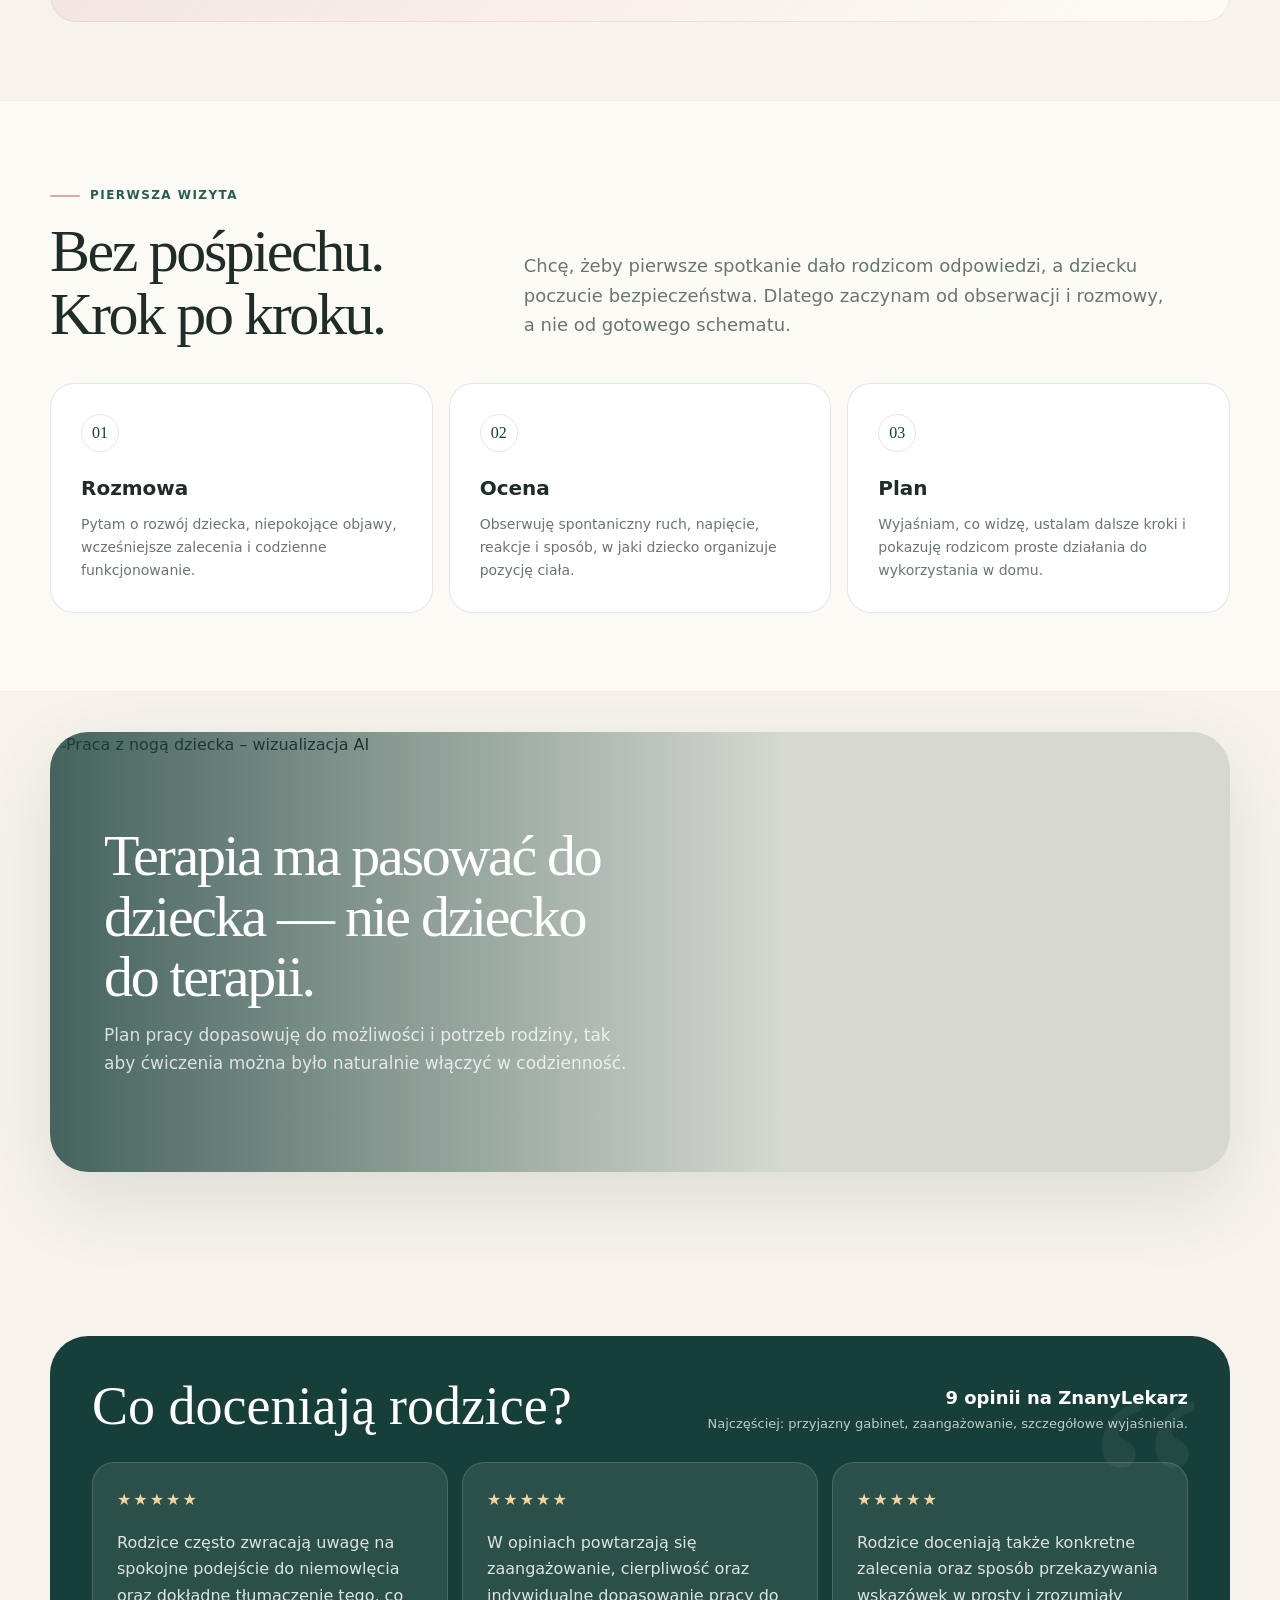
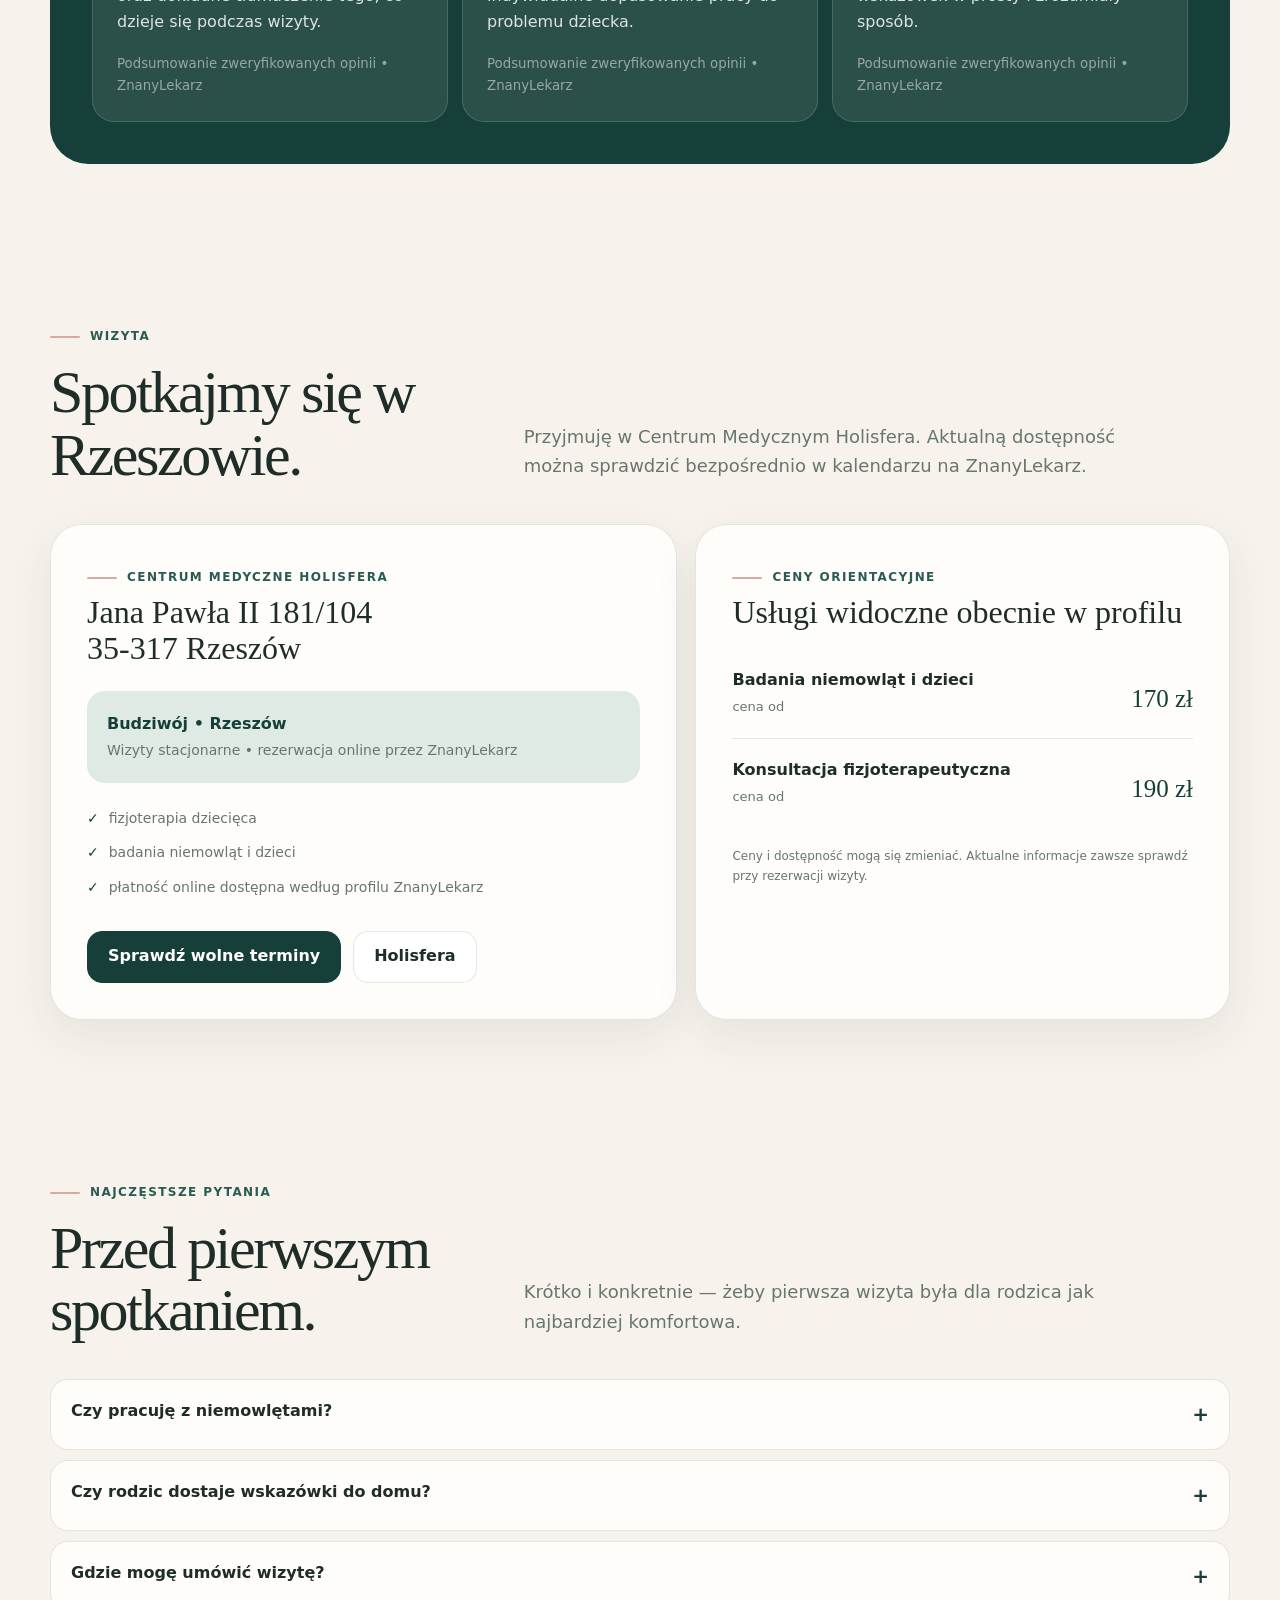
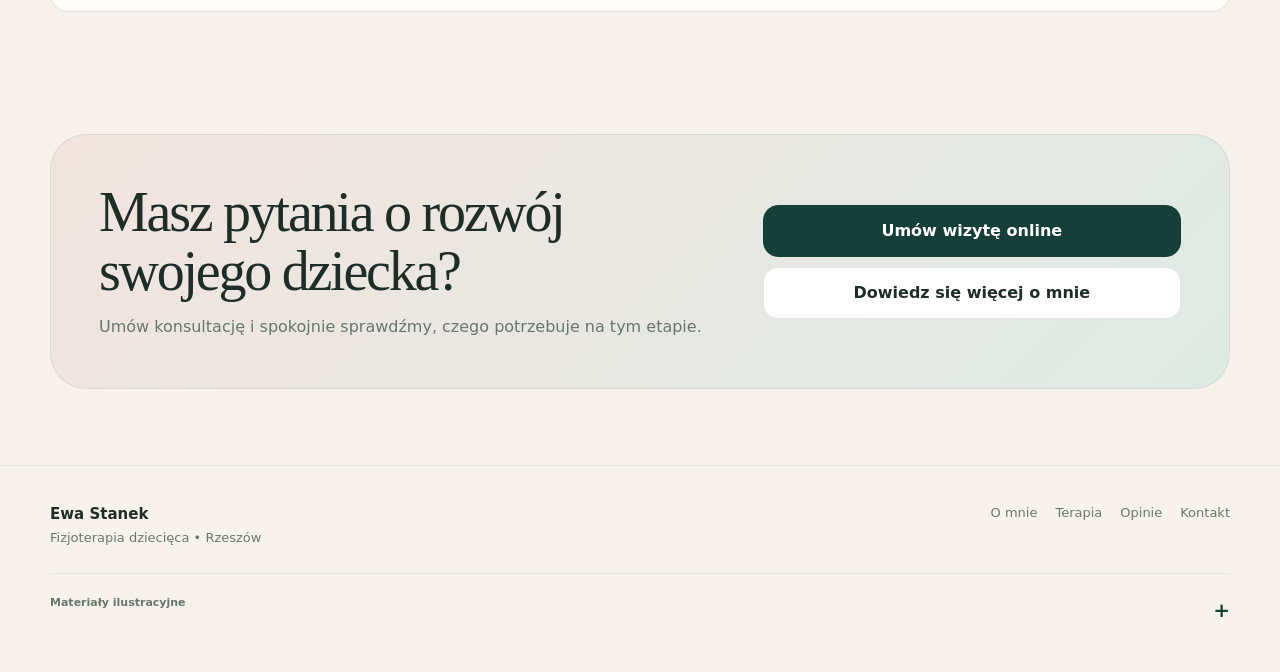
==== commit 659b3e43: "Add selected pediatric physiotherapy photos to all versions" ====
--- a/index.html
+++ b/index.html
@@ -28,5 +28,5 @@
     </label>
   </div>
 </div>
-<nav><div class="wrap nav-inner"><a class="logo" href="#start" aria-label="Ewa Stanek – strona główna"><span class="logo-mark">ES</span><span>Ewa Stanek<small>fizjoterapia dziecięca</small></span></a><div class="nav-links"><a href="#o-mnie">O mnie</a><a href="#pomagam">W czym pomagam</a><a href="#opinie">Opinie</a><a href="#kontakt" class="nav-cta">Umów wizytę</a></div></div></nav><main id="start"><section class="hero"><div class="wrap"><div class="hero-shell"><div class="hero-copy"><div class="eyebrow">Fizjoterapia dziecięca • Rzeszów</div><h1>Pomagam dzieciom rozwijać się <em>w swoim tempie.</em></h1><p class="hero-lead">Wspieram niemowlęta i małe dzieci w rozwoju ruchowym. Łączę doświadczenie, uważną obserwację i terapię dopasowaną do realnych potrzeb dziecka oraz jego rodziny.</p><div class="actions"><a class="btn primary" href="https://www.znanylekarz.pl/ewa-stanek-3/fizjoterapeuta-dzieciecy/rzeszow" target="_blank" rel="noopener">Umów wizytę</a><a class="btn ghost" href="#o-mnie">Poznaj moje podejście</a></div><div class="micro"><span class="check">✓</span><span>Przyjmuję w Centrum Medycznym Holisfera w Rzeszowie.</span></div></div><div class="hero-media"><img src="https://holisfera.rzeszow.pl/userfiles/media/default/tmp_1.JPG" alt="Ewa Stanek – fizjoterapeutka dziecięca" style="object-position:center center"><div class="hero-card"><div><strong>Spokojnie, uważnie, indywidualnie</strong><span>Plan terapii dopasowuję do możliwości dziecka i rodziny.</span></div><div class="round">♡</div></div></div></div></div></section><div class="trust"><div class="wrap"><div class="trust-grid"><div class="trust-item"><b>14 lat</b><span>pracy zawodowej w OREW w Rzeszowie</span></div><div class="trust-item"><b>9 opinii</b><span>na profilu ZnanyLekarz</span></div><div class="trust-item"><b>NDT Bobath Baby</b><span>jedna z metod, z których korzystam</span></div><div class="trust-item"><b>Rzeszów</b><span>Holisfera • Budziwój</span></div></div></div></div><section id="o-mnie"><div class="wrap"><div class="section-top"><div><div class="eyebrow">O mnie</div><h2>Najpierw dziecko. Potem metoda.</h2></div><p>Zależy mi nie tylko na prawidłowym wykonaniu terapii, ale też na tym, aby dziecko czuło się bezpiecznie, a rodzic dokładnie wiedział, co robimy i dlaczego.</p></div><div class="story"><div class="story-photo"><img src="https://upload.wikimedia.org/wikipedia/commons/e/ee/Baby_%2820339%29.jpg" alt="Niemowlę trzymane na rękach – zdjęcie przykładowe CC0"><div class="caption">Zdjęcie demonstracyjne CC0 • docelowo podmień na własne</div></div><div class="story-copy"><h3>Pracuję z dzieckiem, ale jestem też obok rodzica.</h3><p>Ukończyłam fizjoterapię na Uniwersytecie Rzeszowskim. Jestem certyfikowaną terapeutką NDT Bobath, NDT Bobath Baby, PNF oraz trójpłaszczyznowej manualnej terapii wad stóp na podstawach neurofizjologicznych wg Barbary Zukunft-Huber.</p><p>Przez 14 lat byłam związana z Ośrodkiem Rehabilitacyjno-Edukacyjno-Wychowawczym w Rzeszowie, gdzie zdobywałam doświadczenie w pracy z dziećmi z niepełnosprawnością ruchową i intelektualną.</p><p>Od wielu lat pracuję również w Stowarzyszeniu Titum. Obecnie można mnie spotkać w Ośrodku Wczesnej Interwencji oraz w Centrum Medycznym Holisfera.</p><div class="signature">Ewa</div></div></div></div></section><section id="pomagam"><div class="wrap"><div class="section-top"><div><div class="eyebrow">W czym pomagam</div><h2>Wsparcie od pierwszych miesięcy życia.</h2></div><p>Oceniam rozwój ruchowy i dobieram terapię do wieku, możliwości oraz aktualnych potrzeb dziecka. Rodzicom przekazuję konkretne, zrozumiałe wskazówki do codziennego stosowania.</p></div><div class="services"><article class="service"><div class="service-icon">◌</div><h3>Ocena rozwoju ruchowego</h3><p>Sprawdzam jakość ruchu, sposób układania się dziecka i osiąganie kolejnych etapów rozwoju.</p></article><article class="service"><div class="service-icon">↕</div><h3>Napięcie mięśniowe</h3><p>Pracuję z niemowlętami i dziećmi z obniżonym lub podwyższonym napięciem mięśniowym.</p></article><article class="service"><div class="service-icon">↗</div><h3>Opóźniony rozwój psychoruchowy</h3><p>Wspieram dziecko w zdobywaniu kolejnych umiejętności bez narzucania jednego tempa rozwoju.</p></article><article class="service"><div class="service-icon">◇</div><h3>Asymetria i postawa</h3><p>Oceniam asymetrię ułożeniową i sposób, w jaki dziecko organizuje ruch oraz pozycję ciała.</p></article><article class="service"><div class="service-icon">✦</div><h3>Zespoły genetyczne</h3><p>Prowadzę fizjoterapię dzieci, które potrzebują bardziej długofalowego wsparcia neurorozwojowego.</p></article><article class="service"><div class="service-icon">♡</div><h3>Wsparcie dla rodzica</h3><p>Pokazuję, jak wykorzystać pielęgnację, zabawę i codzienne sytuacje do wspierania rozwoju dziecka.</p></article></div><div class="method-strip"><strong>Metody, z których korzystam</strong><div class="pills"><span class="pill">NDT Bobath</span><span class="pill">NDT Bobath Baby</span><span class="pill">PNF</span><span class="pill">Terapia wad stóp wg B. Zukunft-Huber</span></div></div></div></section><section class="steps-section"><div class="wrap"><div class="section-top"><div><div class="eyebrow">Pierwsza wizyta</div><h2>Bez pośpiechu. Krok po kroku.</h2></div><p>Chcę, żeby pierwsze spotkanie dało rodzicom odpowiedzi, a dziecku poczucie bezpieczeństwa. Dlatego zaczynam od obserwacji i rozmowy, a nie od gotowego schematu.</p></div><div class="steps"><article class="step"><div class="step-num">01</div><h3>Rozmowa</h3><p>Pytam o rozwój dziecka, niepokojące objawy, wcześniejsze zalecenia i codzienne funkcjonowanie.</p></article><article class="step"><div class="step-num">02</div><h3>Ocena</h3><p>Obserwuję spontaniczny ruch, napięcie, reakcje i sposób, w jaki dziecko organizuje pozycję ciała.</p></article><article class="step"><div class="step-num">03</div><h3>Plan</h3><p>Wyjaśniam, co widzę, ustalam dalsze kroki i pokazuję rodzicom proste działania do wykorzystania w domu.</p></article></div></div></section><section class="image-break"><div class="wrap"><div class="image-break-shell"><img src="https://upload.wikimedia.org/wikipedia/commons/0/0b/Baby-baby-feet-bed-325690.jpg" alt="Dłonie podtrzymujące stopy niemowlęcia – zdjęcie przykładowe CC0"><div class="image-break-copy"><h2>Terapia ma pasować do dziecka — nie dziecko do terapii.</h2><p>Plan pracy dopasowuję do możliwości i potrzeb rodziny, tak aby ćwiczenia można było naturalnie włączyć w codzienność.</p></div></div></div></section><section id="opinie"><div class="wrap"><div class="reviews-wrap"><div class="reviews-top"><h2>Co doceniają rodzice?</h2><div class="rating"><b>9 opinii na ZnanyLekarz</b>Najczęściej: przyjazny gabinet, zaangażowanie, szczegółowe wyjaśnienia.</div></div><div class="reviews"><article class="review"><div class="stars">★★★★★</div><p>Rodzice często zwracają uwagę na spokojne podejście do niemowlęcia oraz dokładne tłumaczenie tego, co dzieje się podczas wizyty.</p><small>Podsumowanie zweryfikowanych opinii • ZnanyLekarz</small></article><article class="review"><div class="stars">★★★★★</div><p>W opiniach powtarzają się zaangażowanie, cierpliwość oraz indywidualne dopasowanie pracy do problemu dziecka.</p><small>Podsumowanie zweryfikowanych opinii • ZnanyLekarz</small></article><article class="review"><div class="stars">★★★★★</div><p>Rodzice doceniają także konkretne zalecenia oraz sposób przekazywania wskazówek w prosty i zrozumiały sposób.</p><small>Podsumowanie zweryfikowanych opinii • ZnanyLekarz</small></article></div></div></div></section><section id="kontakt"><div class="wrap"><div class="section-top"><div><div class="eyebrow">Wizyta</div><h2>Spotkajmy się w Rzeszowie.</h2></div><p>Przyjmuję w Centrum Medycznym Holisfera. Aktualną dostępność można sprawdzić bezpośrednio w kalendarzu na ZnanyLekarz.</p></div><div class="visit-grid"><article class="visit-card"><div class="eyebrow">Centrum Medyczne Holisfera</div><h3>Jana Pawła II 181/104<br>35-317 Rzeszów</h3><div class="address"><b>Budziwój • Rzeszów</b><span>Wizyty stacjonarne • rezerwacja online przez ZnanyLekarz</span></div><div class="feature-list"><div class="feature">fizjoterapia dziecięca</div><div class="feature">badania niemowląt i dzieci</div><div class="feature">płatność online dostępna według profilu ZnanyLekarz</div></div><div class="actions"><a class="btn primary" href="https://www.znanylekarz.pl/ewa-stanek-3/fizjoterapeuta-dzieciecy/rzeszow" target="_blank" rel="noopener">Sprawdź wolne terminy</a><a class="btn" href="https://www.holisfera.rzeszow.pl/" target="_blank" rel="noopener">Holisfera</a></div></article><aside class="price-card"><div class="eyebrow">Ceny orientacyjne</div><h3>Usługi widoczne obecnie w profilu</h3><div class="price-row"><div><strong>Badania niemowląt i dzieci</strong><span>cena od</span></div><b>170 zł</b></div><div class="price-row"><div><strong>Konsultacja fizjoterapeutyczna</strong><span>cena od</span></div><b>190 zł</b></div><p style="margin:20px 0 0;color:var(--muted);font-size:12px">Ceny i dostępność mogą się zmieniać. Aktualne informacje zawsze sprawdź przy rezerwacji wizyty.</p></aside></div></div></section><section><div class="wrap"><div class="section-top"><div><div class="eyebrow">Najczęstsze pytania</div><h2>Przed pierwszym spotkaniem.</h2></div><p>Krótko i konkretnie — żeby pierwsza wizyta była dla rodzica jak najbardziej komfortowa.</p></div><div class="faq"><details><summary>Czy pracuję z niemowlętami?</summary><p>Tak. Pracuję z niemowlętami i małymi dziećmi, m.in. przy zaburzeniach napięcia mięśniowego i opóźnieniu rozwoju psychoruchowego.</p></details><details><summary>Czy rodzic dostaje wskazówki do domu?</summary><p>Tak. Zależy mi na tym, aby zalecenia były jasne, realne do wykonania i możliwe do włączenia w codzienną pielęgnację oraz zabawę.</p></details><details><summary>Gdzie mogę umówić wizytę?</summary><p>Aktualny kalendarz wizyt w Centrum Medycznym Holisfera jest dostępny na moim profilu ZnanyLekarz.</p></details></div></div></section><div class="final-cta"><div class="wrap"><div class="final-shell"><div><h2>Masz pytania o rozwój swojego dziecka?</h2><p>Umów konsultację i spokojnie sprawdźmy, czego potrzebuje na tym etapie.</p></div><div class="final-actions"><a class="btn primary" href="https://www.znanylekarz.pl/ewa-stanek-3/fizjoterapeuta-dzieciecy/rzeszow" target="_blank" rel="noopener">Umów wizytę online</a><a class="btn" href="#o-mnie">Dowiedz się więcej o mnie</a></div></div></div></div></main><footer><div class="wrap"><div class="footer-main"><div class="footer-brand"><strong>Ewa Stanek</strong> Fizjoterapia dziecięca • Rzeszów</div><div class="footer-links"><a href="#o-mnie">O mnie</a><a href="#pomagam">Terapia</a><a href="#opinie">Opinie</a><a href="#kontakt">Kontakt</a></div></div><div class="credits"><details><summary>Zdjęcia demonstracyjne i licencje</summary><p>Główny portret Ewy jest obecnie ładowany ze strony Centrum Medycznego Holisfera, gdzie jest opublikowany przy profilu Ewy Stanek. Pozostałe dwa zdjęcia są materiałami demonstracyjnymi do późniejszej podmiany na własne i są dostępne w Wikimedia Commons jako CC0 / public domain: „Baby (20339)” – PublicDomainPictures oraz „Baby-baby-feet-bed-325690” – Rene Asmussen.</p></details></div></div></footer>  <script src="/ewa-stanek-preview/shared/themes.js?v=1"></script>
+<nav><div class="wrap nav-inner"><a class="logo" href="#start" aria-label="Ewa Stanek – strona główna"><span class="logo-mark">ES</span><span>Ewa Stanek<small>fizjoterapia dziecięca</small></span></a><div class="nav-links"><a href="#o-mnie">O mnie</a><a href="#pomagam">W czym pomagam</a><a href="#opinie">Opinie</a><a href="#kontakt" class="nav-cta">Umów wizytę</a></div></div></nav><main id="start"><section class="hero"><div class="wrap"><div class="hero-shell"><div class="hero-copy"><div class="eyebrow">Fizjoterapia dziecięca • Rzeszów</div><h1>Pomagam dzieciom rozwijać się <em>w swoim tempie.</em></h1><p class="hero-lead">Wspieram niemowlęta i małe dzieci w rozwoju ruchowym. Łączę doświadczenie, uważną obserwację i terapię dopasowaną do realnych potrzeb dziecka oraz jego rodziny.</p><div class="actions"><a class="btn primary" href="https://www.znanylekarz.pl/ewa-stanek-3/fizjoterapeuta-dzieciecy/rzeszow" target="_blank" rel="noopener">Umów wizytę</a><a class="btn ghost" href="#o-mnie">Poznaj moje podejście</a></div><div class="micro"><span class="check">✓</span><span>Przyjmuję w Centrum Medycznym Holisfera w Rzeszowie.</span></div></div><div class="hero-media"><img src="/ewa-stanek-preview/assets/ewa/portrait-white.jpg" alt="Ewa Stanek – fizjoterapeutka dziecięca" style="object-position:50% 35%"><div class="hero-card"><div><strong>Spokojnie, uważnie, indywidualnie</strong><span>Plan terapii dopasowuję do możliwości dziecka i rodziny.</span></div><div class="round">♡</div></div></div></div></div></section><div class="trust"><div class="wrap"><div class="trust-grid"><div class="trust-item"><b>14 lat</b><span>pracy zawodowej w OREW w Rzeszowie</span></div><div class="trust-item"><b>9 opinii</b><span>na profilu ZnanyLekarz</span></div><div class="trust-item"><b>NDT Bobath Baby</b><span>jedna z metod, z których korzystam</span></div><div class="trust-item"><b>Rzeszów</b><span>Holisfera • Budziwój</span></div></div></div></div><section id="o-mnie"><div class="wrap"><div class="section-top"><div><div class="eyebrow">O mnie</div><h2>Najpierw dziecko. Potem metoda.</h2></div><p>Zależy mi nie tylko na prawidłowym wykonaniu terapii, ale też na tym, aby dziecko czuło się bezpiecznie, a rodzic dokładnie wiedział, co robimy i dlaczego.</p></div><div class="story"><div class="story-photo"><img src="/ewa-stanek-preview/assets/ewa/infant-play.jpg" alt="Terapeutka podczas zabawy z niemowlęciem – wizualizacja AI"><div class="caption">Scena ilustracyjna fizjoterapii dziecięcej · AI</div></div><div class="story-copy"><h3>Pracuję z dzieckiem, ale jestem też obok rodzica.</h3><p>Ukończyłam fizjoterapię na Uniwersytecie Rzeszowskim. Jestem certyfikowaną terapeutką NDT Bobath, NDT Bobath Baby, PNF oraz trójpłaszczyznowej manualnej terapii wad stóp na podstawach neurofizjologicznych wg Barbary Zukunft-Huber.</p><p>Przez 14 lat byłam związana z Ośrodkiem Rehabilitacyjno-Edukacyjno-Wychowawczym w Rzeszowie, gdzie zdobywałam doświadczenie w pracy z dziećmi z niepełnosprawnością ruchową i intelektualną.</p><p>Od wielu lat pracuję również w Stowarzyszeniu Titum. Obecnie można mnie spotkać w Ośrodku Wczesnej Interwencji oraz w Centrum Medycznym Holisfera.</p><div class="signature">Ewa</div></div></div></div></section><section id="pomagam"><div class="wrap"><div class="section-top"><div><div class="eyebrow">W czym pomagam</div><h2>Wsparcie od pierwszych miesięcy życia.</h2></div><p>Oceniam rozwój ruchowy i dobieram terapię do wieku, możliwości oraz aktualnych potrzeb dziecka. Rodzicom przekazuję konkretne, zrozumiałe wskazówki do codziennego stosowania.</p></div><div class="services"><article class="service"><div class="service-icon">◌</div><h3>Ocena rozwoju ruchowego</h3><p>Sprawdzam jakość ruchu, sposób układania się dziecka i osiąganie kolejnych etapów rozwoju.</p></article><article class="service"><div class="service-icon">↕</div><h3>Napięcie mięśniowe</h3><p>Pracuję z niemowlętami i dziećmi z obniżonym lub podwyższonym napięciem mięśniowym.</p></article><article class="service"><div class="service-icon">↗</div><h3>Opóźniony rozwój psychoruchowy</h3><p>Wspieram dziecko w zdobywaniu kolejnych umiejętności bez narzucania jednego tempa rozwoju.</p></article><article class="service"><div class="service-icon">◇</div><h3>Asymetria i postawa</h3><p>Oceniam asymetrię ułożeniową i sposób, w jaki dziecko organizuje ruch oraz pozycję ciała.</p></article><article class="service"><div class="service-icon">✦</div><h3>Zespoły genetyczne</h3><p>Prowadzę fizjoterapię dzieci, które potrzebują bardziej długofalowego wsparcia neurorozwojowego.</p></article><article class="service"><div class="service-icon">♡</div><h3>Wsparcie dla rodzica</h3><p>Pokazuję, jak wykorzystać pielęgnację, zabawę i codzienne sytuacje do wspierania rozwoju dziecka.</p></article></div><div class="method-strip"><strong>Metody, z których korzystam</strong><div class="pills"><span class="pill">NDT Bobath</span><span class="pill">NDT Bobath Baby</span><span class="pill">PNF</span><span class="pill">Terapia wad stóp wg B. Zukunft-Huber</span></div></div></div></section><section class="steps-section"><div class="wrap"><div class="section-top"><div><div class="eyebrow">Pierwsza wizyta</div><h2>Bez pośpiechu. Krok po kroku.</h2></div><p>Chcę, żeby pierwsze spotkanie dało rodzicom odpowiedzi, a dziecku poczucie bezpieczeństwa. Dlatego zaczynam od obserwacji i rozmowy, a nie od gotowego schematu.</p></div><div class="steps"><article class="step"><div class="step-num">01</div><h3>Rozmowa</h3><p>Pytam o rozwój dziecka, niepokojące objawy, wcześniejsze zalecenia i codzienne funkcjonowanie.</p></article><article class="step"><div class="step-num">02</div><h3>Ocena</h3><p>Obserwuję spontaniczny ruch, napięcie, reakcje i sposób, w jaki dziecko organizuje pozycję ciała.</p></article><article class="step"><div class="step-num">03</div><h3>Plan</h3><p>Wyjaśniam, co widzę, ustalam dalsze kroki i pokazuję rodzicom proste działania do wykorzystania w domu.</p></article></div></div></section><section class="image-break"><div class="wrap"><div class="image-break-shell"><img src="/ewa-stanek-preview/assets/ewa/child-leg.jpg" alt="Praca z nogą dziecka – wizualizacja AI"><div class="image-break-copy"><h2>Terapia ma pasować do dziecka — nie dziecko do terapii.</h2><p>Plan pracy dopasowuję do możliwości i potrzeb rodziny, tak aby ćwiczenia można było naturalnie włączyć w codzienność.</p></div></div></div></section><section id="opinie"><div class="wrap"><div class="reviews-wrap"><div class="reviews-top"><h2>Co doceniają rodzice?</h2><div class="rating"><b>9 opinii na ZnanyLekarz</b>Najczęściej: przyjazny gabinet, zaangażowanie, szczegółowe wyjaśnienia.</div></div><div class="reviews"><article class="review"><div class="stars">★★★★★</div><p>Rodzice często zwracają uwagę na spokojne podejście do niemowlęcia oraz dokładne tłumaczenie tego, co dzieje się podczas wizyty.</p><small>Podsumowanie zweryfikowanych opinii • ZnanyLekarz</small></article><article class="review"><div class="stars">★★★★★</div><p>W opiniach powtarzają się zaangażowanie, cierpliwość oraz indywidualne dopasowanie pracy do problemu dziecka.</p><small>Podsumowanie zweryfikowanych opinii • ZnanyLekarz</small></article><article class="review"><div class="stars">★★★★★</div><p>Rodzice doceniają także konkretne zalecenia oraz sposób przekazywania wskazówek w prosty i zrozumiały sposób.</p><small>Podsumowanie zweryfikowanych opinii • ZnanyLekarz</small></article></div></div></div></section><section id="kontakt"><div class="wrap"><div class="section-top"><div><div class="eyebrow">Wizyta</div><h2>Spotkajmy się w Rzeszowie.</h2></div><p>Przyjmuję w Centrum Medycznym Holisfera. Aktualną dostępność można sprawdzić bezpośrednio w kalendarzu na ZnanyLekarz.</p></div><div class="visit-grid"><article class="visit-card"><div class="eyebrow">Centrum Medyczne Holisfera</div><h3>Jana Pawła II 181/104<br>35-317 Rzeszów</h3><div class="address"><b>Budziwój • Rzeszów</b><span>Wizyty stacjonarne • rezerwacja online przez ZnanyLekarz</span></div><div class="feature-list"><div class="feature">fizjoterapia dziecięca</div><div class="feature">badania niemowląt i dzieci</div><div class="feature">płatność online dostępna według profilu ZnanyLekarz</div></div><div class="actions"><a class="btn primary" href="https://www.znanylekarz.pl/ewa-stanek-3/fizjoterapeuta-dzieciecy/rzeszow" target="_blank" rel="noopener">Sprawdź wolne terminy</a><a class="btn" href="https://www.holisfera.rzeszow.pl/" target="_blank" rel="noopener">Holisfera</a></div></article><aside class="price-card"><div class="eyebrow">Ceny orientacyjne</div><h3>Usługi widoczne obecnie w profilu</h3><div class="price-row"><div><strong>Badania niemowląt i dzieci</strong><span>cena od</span></div><b>170 zł</b></div><div class="price-row"><div><strong>Konsultacja fizjoterapeutyczna</strong><span>cena od</span></div><b>190 zł</b></div><p style="margin:20px 0 0;color:var(--muted);font-size:12px">Ceny i dostępność mogą się zmieniać. Aktualne informacje zawsze sprawdź przy rezerwacji wizyty.</p></aside></div></div></section><section><div class="wrap"><div class="section-top"><div><div class="eyebrow">Najczęstsze pytania</div><h2>Przed pierwszym spotkaniem.</h2></div><p>Krótko i konkretnie — żeby pierwsza wizyta była dla rodzica jak najbardziej komfortowa.</p></div><div class="faq"><details><summary>Czy pracuję z niemowlętami?</summary><p>Tak. Pracuję z niemowlętami i małymi dziećmi, m.in. przy zaburzeniach napięcia mięśniowego i opóźnieniu rozwoju psychoruchowego.</p></details><details><summary>Czy rodzic dostaje wskazówki do domu?</summary><p>Tak. Zależy mi na tym, aby zalecenia były jasne, realne do wykonania i możliwe do włączenia w codzienną pielęgnację oraz zabawę.</p></details><details><summary>Gdzie mogę umówić wizytę?</summary><p>Aktualny kalendarz wizyt w Centrum Medycznym Holisfera jest dostępny na moim profilu ZnanyLekarz.</p></details></div></div></section><div class="final-cta"><div class="wrap"><div class="final-shell"><div><h2>Masz pytania o rozwój swojego dziecka?</h2><p>Umów konsultację i spokojnie sprawdźmy, czego potrzebuje na tym etapie.</p></div><div class="final-actions"><a class="btn primary" href="https://www.znanylekarz.pl/ewa-stanek-3/fizjoterapeuta-dzieciecy/rzeszow" target="_blank" rel="noopener">Umów wizytę online</a><a class="btn" href="#o-mnie">Dowiedz się więcej o mnie</a></div></div></div></div></main><footer><div class="wrap"><div class="footer-main"><div class="footer-brand"><strong>Ewa Stanek</strong> Fizjoterapia dziecięca • Rzeszów</div><div class="footer-links"><a href="#o-mnie">O mnie</a><a href="#pomagam">Terapia</a><a href="#opinie">Opinie</a><a href="#kontakt">Kontakt</a></div></div><div class="credits"><details><summary>Materiały ilustracyjne</summary><p>Portret i sceny fizjoterapii dziecięcej są wizualizacjami AI przygotowanymi do tej propozycji strony. Nie przedstawiają dokumentacji rzeczywistych wizyt.</p></details></div></div></footer>  <script src="/ewa-stanek-preview/shared/themes.js?v=1"></script>
 </body></html>
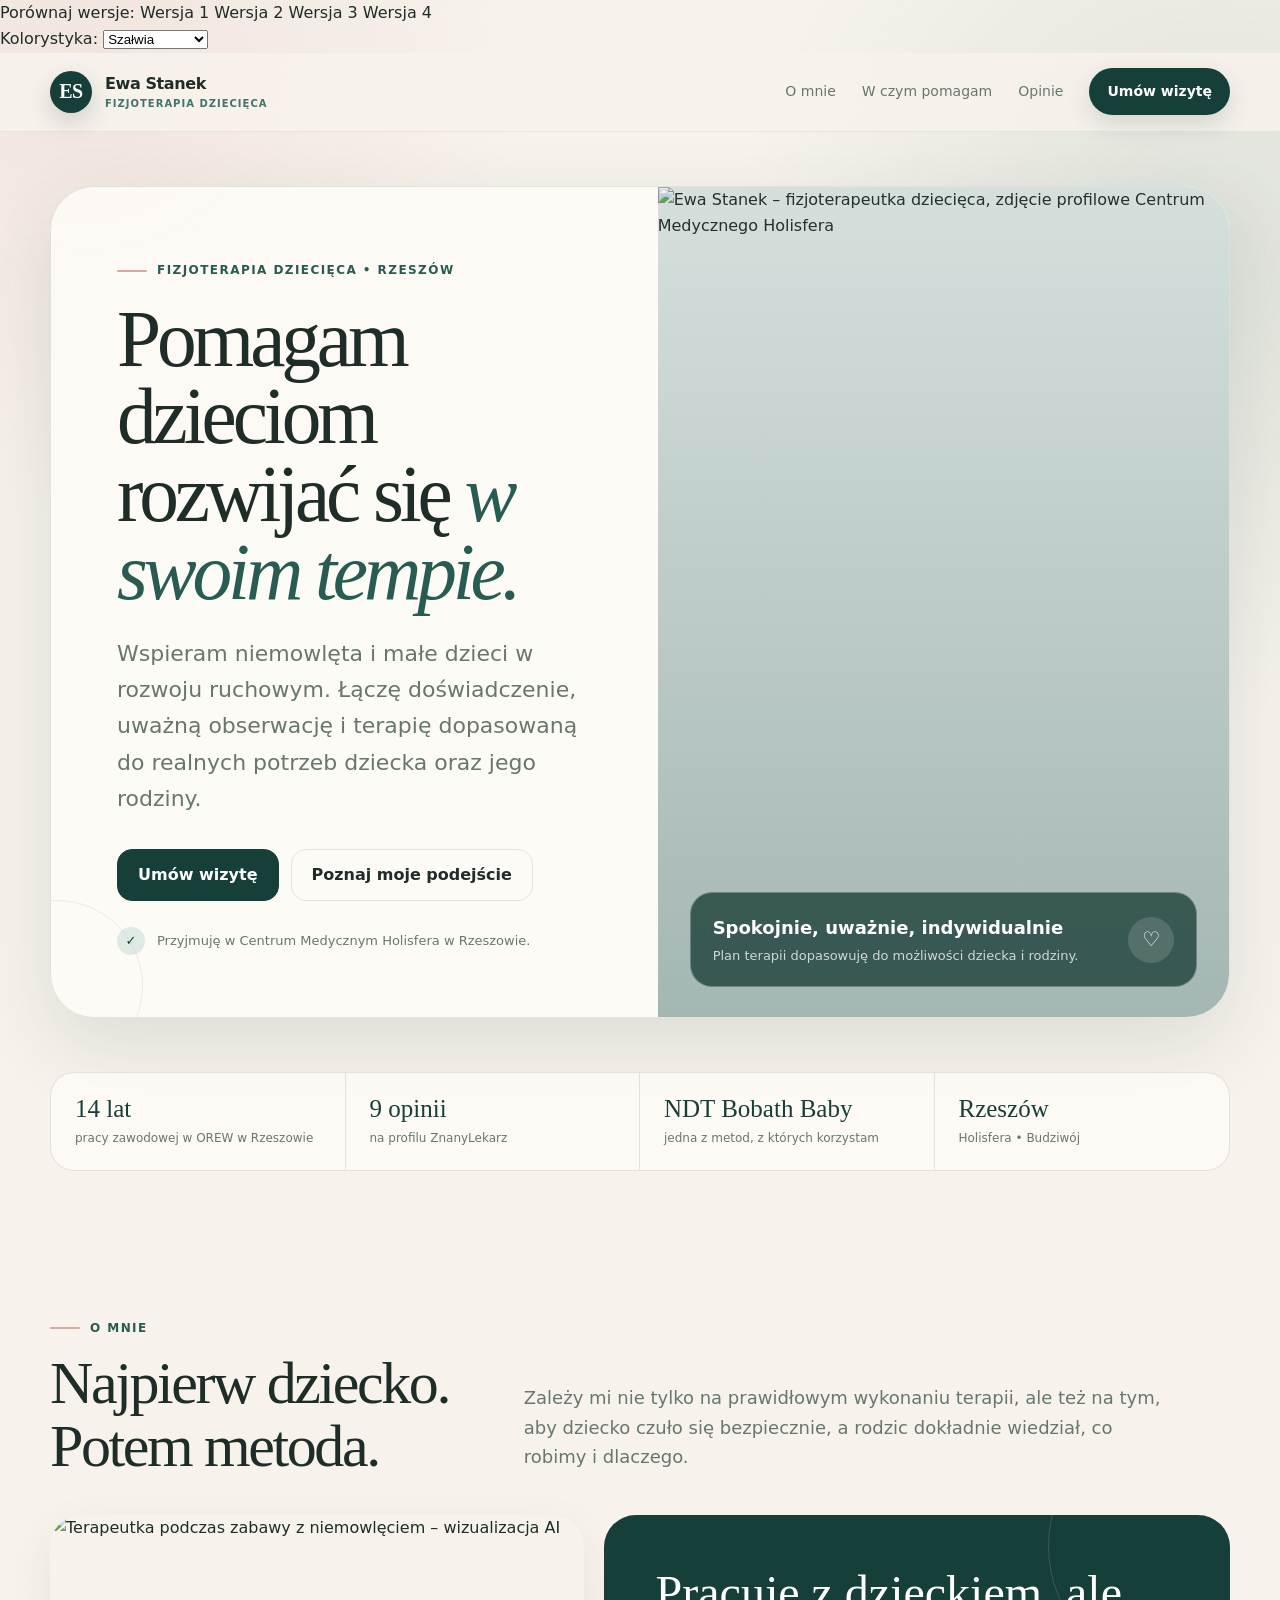
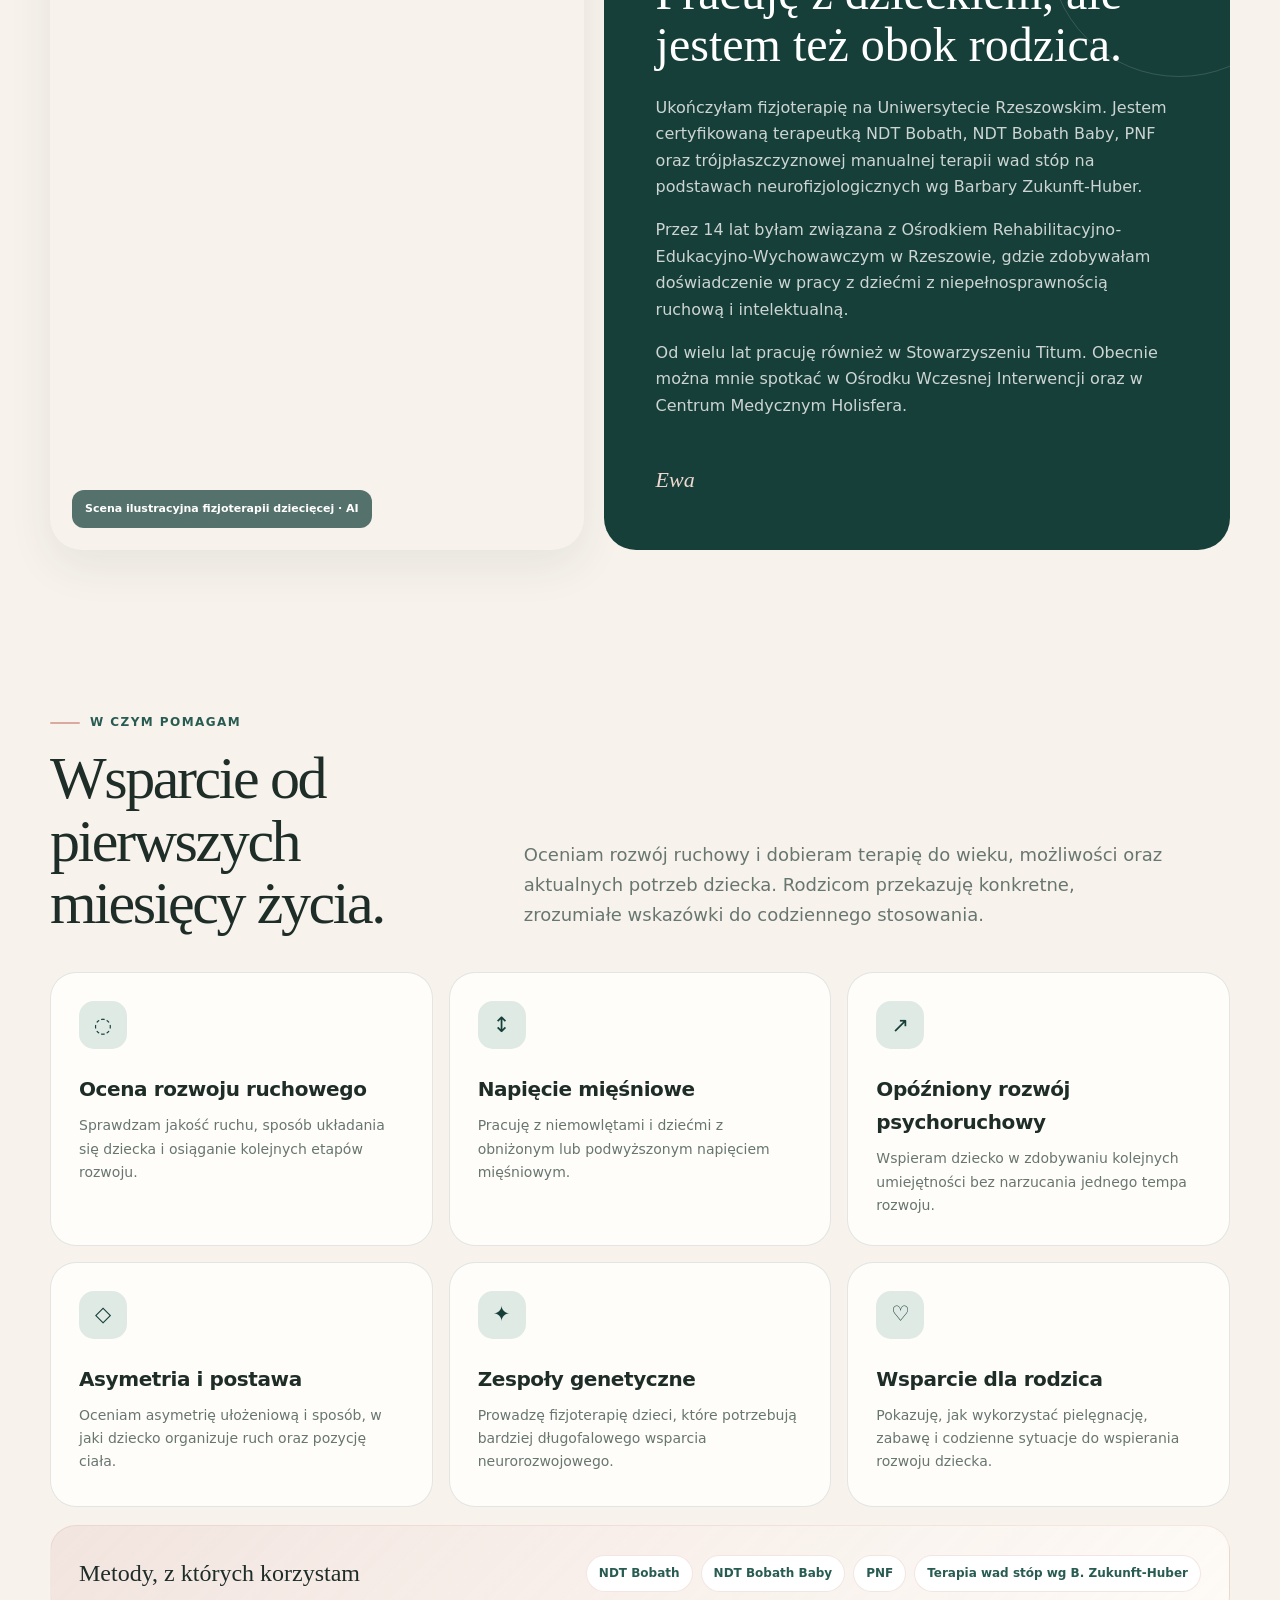
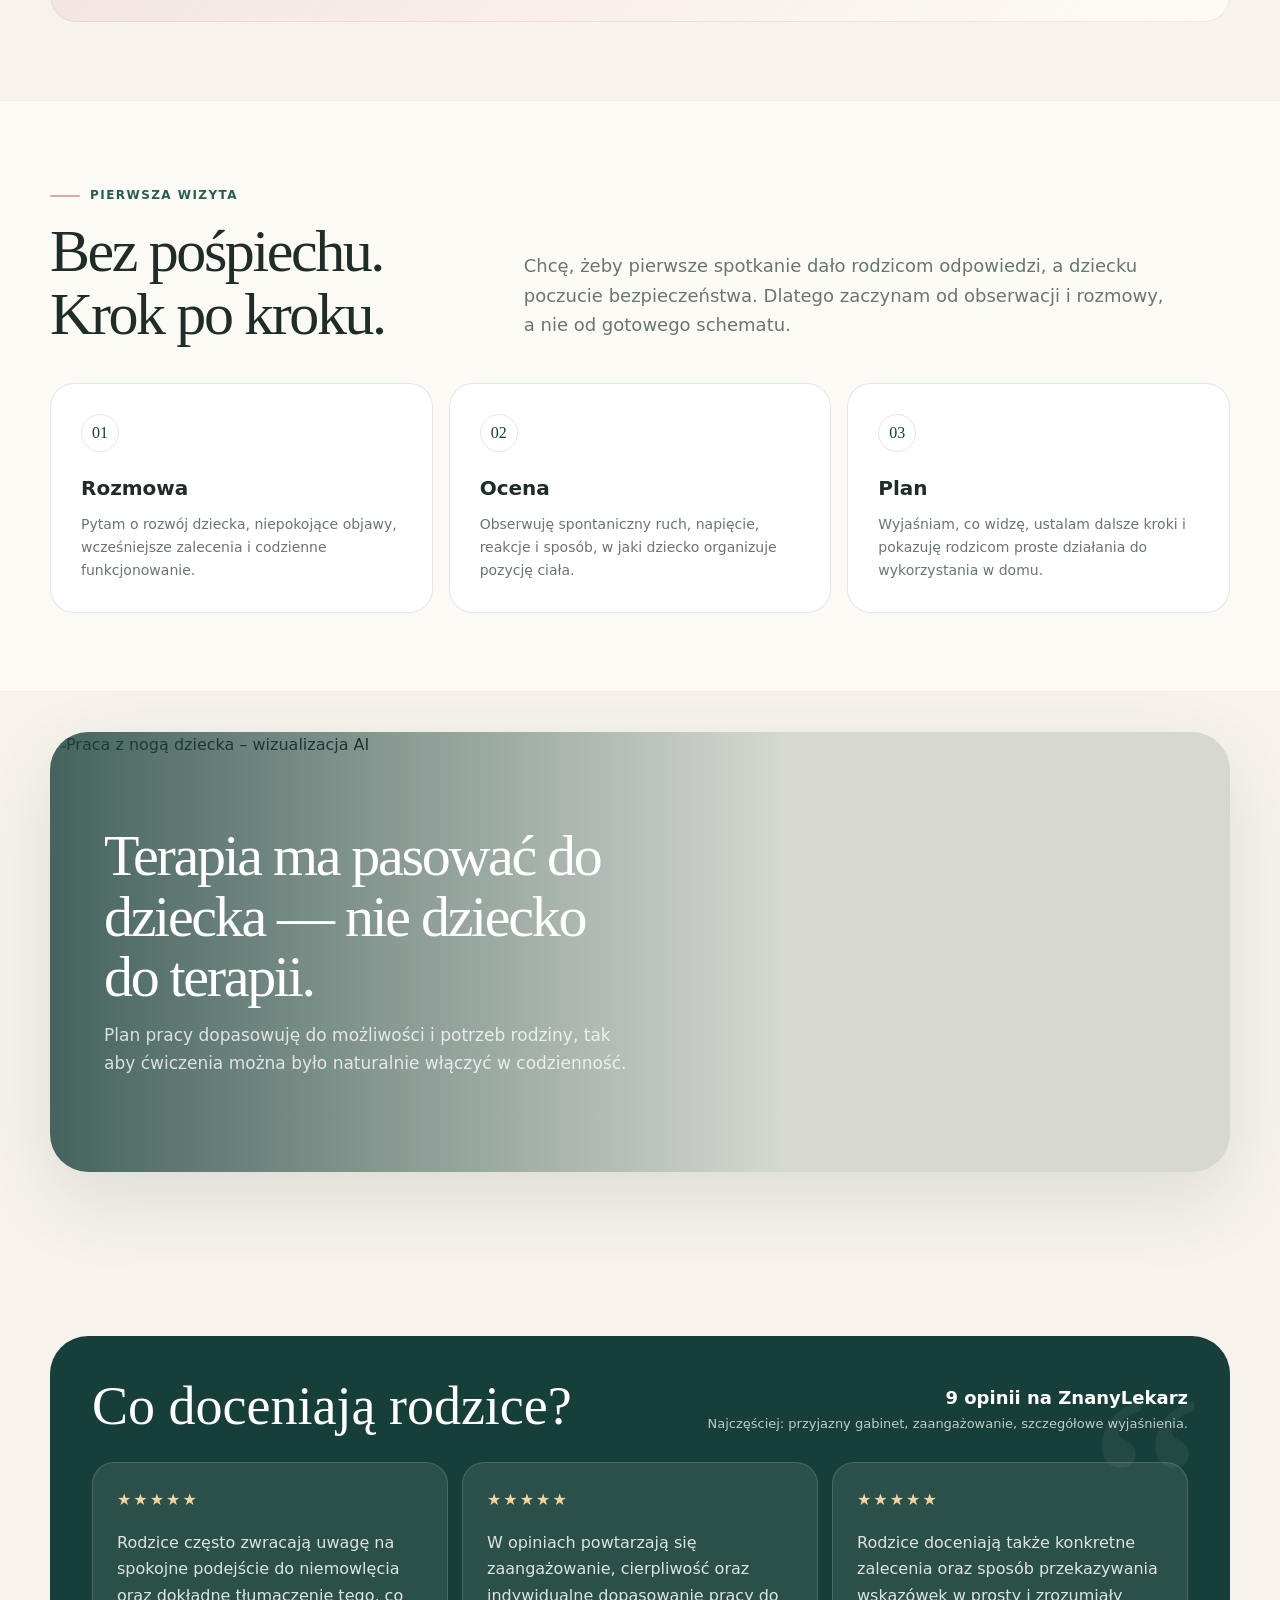
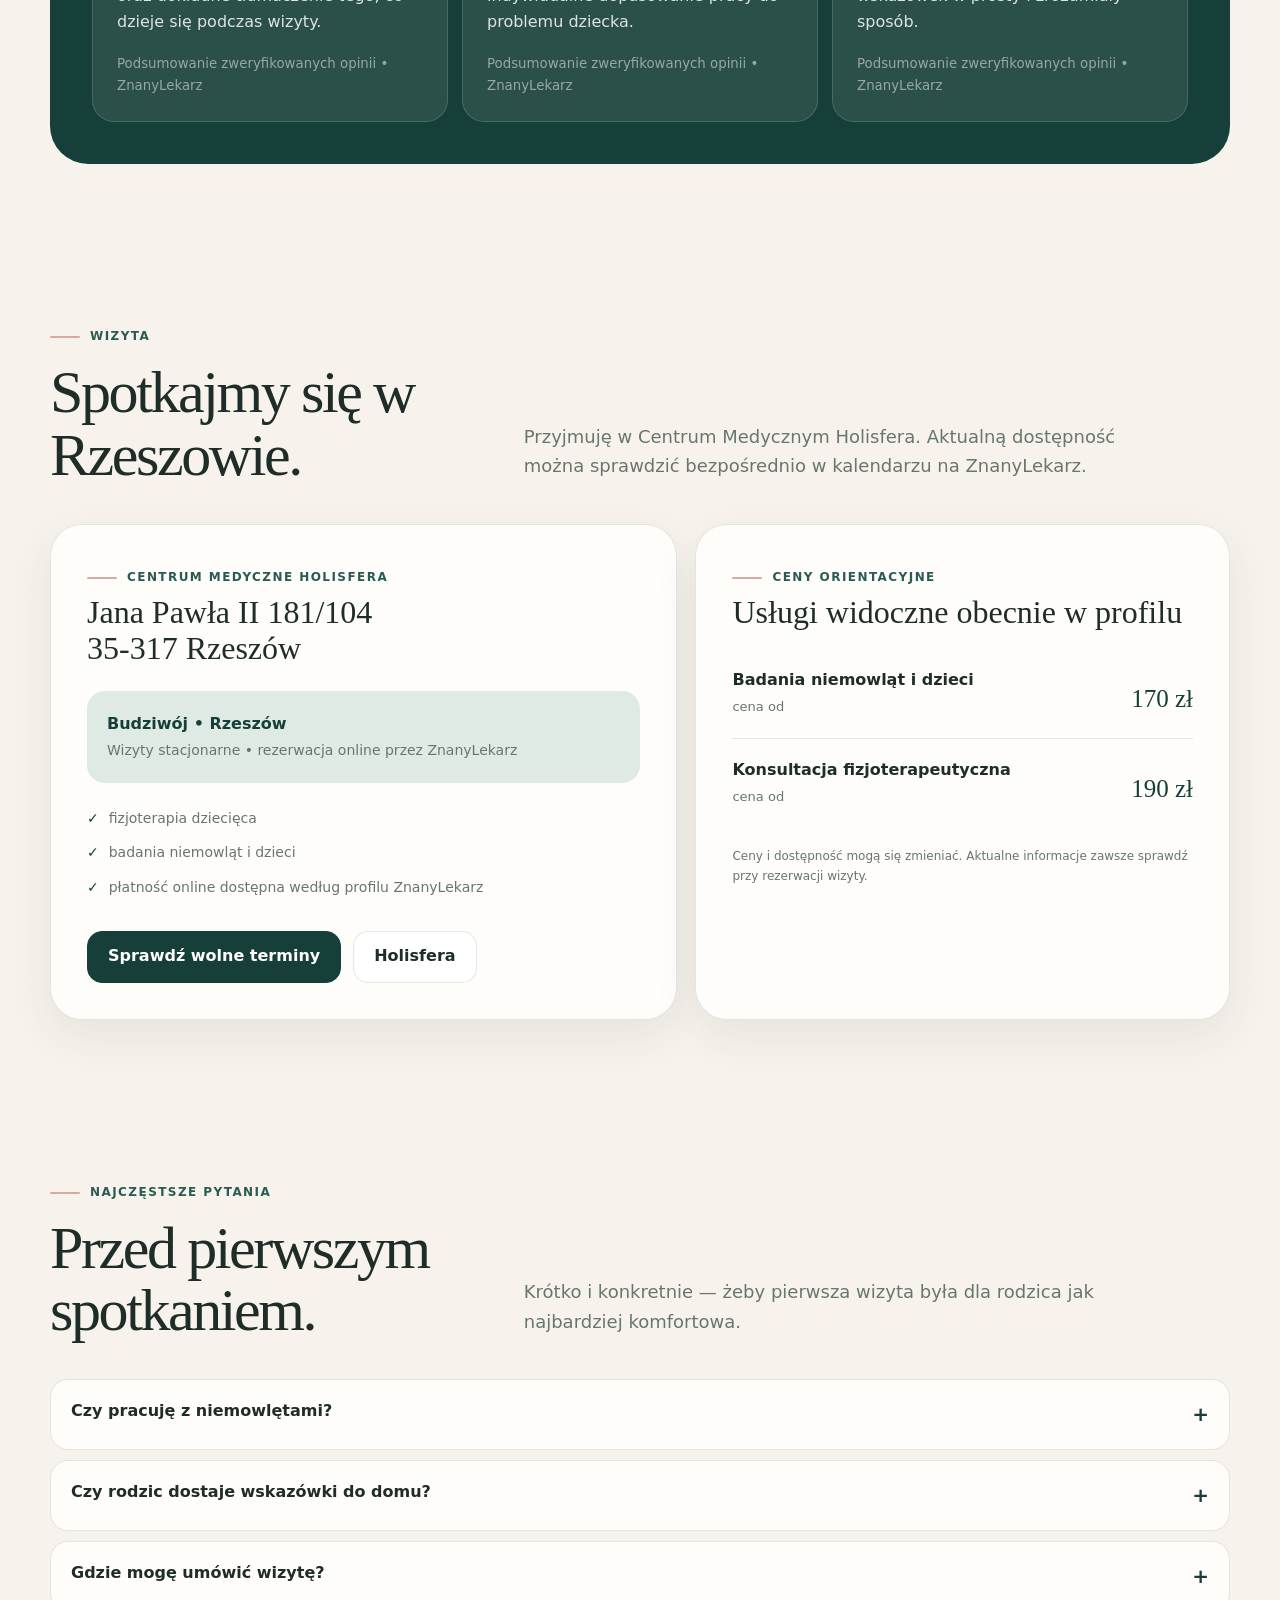
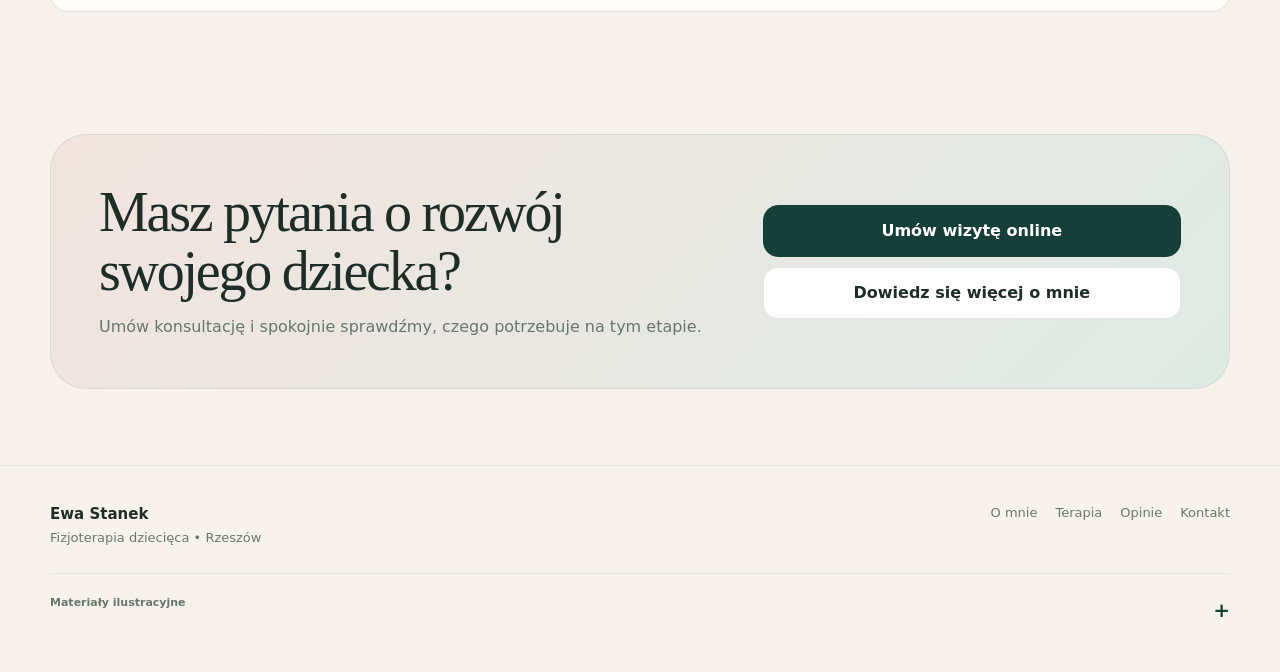
==== commit d0bd8abe: "Use authentic Ewa portrait with labelled pediatric illustrations" ====
--- a/index.html
+++ b/index.html
@@ -28,5 +28,5 @@
     </label>
   </div>
 </div>
-<nav><div class="wrap nav-inner"><a class="logo" href="#start" aria-label="Ewa Stanek – strona główna"><span class="logo-mark">ES</span><span>Ewa Stanek<small>fizjoterapia dziecięca</small></span></a><div class="nav-links"><a href="#o-mnie">O mnie</a><a href="#pomagam">W czym pomagam</a><a href="#opinie">Opinie</a><a href="#kontakt" class="nav-cta">Umów wizytę</a></div></div></nav><main id="start"><section class="hero"><div class="wrap"><div class="hero-shell"><div class="hero-copy"><div class="eyebrow">Fizjoterapia dziecięca • Rzeszów</div><h1>Pomagam dzieciom rozwijać się <em>w swoim tempie.</em></h1><p class="hero-lead">Wspieram niemowlęta i małe dzieci w rozwoju ruchowym. Łączę doświadczenie, uważną obserwację i terapię dopasowaną do realnych potrzeb dziecka oraz jego rodziny.</p><div class="actions"><a class="btn primary" href="https://www.znanylekarz.pl/ewa-stanek-3/fizjoterapeuta-dzieciecy/rzeszow" target="_blank" rel="noopener">Umów wizytę</a><a class="btn ghost" href="#o-mnie">Poznaj moje podejście</a></div><div class="micro"><span class="check">✓</span><span>Przyjmuję w Centrum Medycznym Holisfera w Rzeszowie.</span></div></div><div class="hero-media"><img src="/ewa-stanek-preview/assets/ewa/portrait-white.jpg" alt="Ewa Stanek – fizjoterapeutka dziecięca" style="object-position:50% 35%"><div class="hero-card"><div><strong>Spokojnie, uważnie, indywidualnie</strong><span>Plan terapii dopasowuję do możliwości dziecka i rodziny.</span></div><div class="round">♡</div></div></div></div></div></section><div class="trust"><div class="wrap"><div class="trust-grid"><div class="trust-item"><b>14 lat</b><span>pracy zawodowej w OREW w Rzeszowie</span></div><div class="trust-item"><b>9 opinii</b><span>na profilu ZnanyLekarz</span></div><div class="trust-item"><b>NDT Bobath Baby</b><span>jedna z metod, z których korzystam</span></div><div class="trust-item"><b>Rzeszów</b><span>Holisfera • Budziwój</span></div></div></div></div><section id="o-mnie"><div class="wrap"><div class="section-top"><div><div class="eyebrow">O mnie</div><h2>Najpierw dziecko. Potem metoda.</h2></div><p>Zależy mi nie tylko na prawidłowym wykonaniu terapii, ale też na tym, aby dziecko czuło się bezpiecznie, a rodzic dokładnie wiedział, co robimy i dlaczego.</p></div><div class="story"><div class="story-photo"><img src="/ewa-stanek-preview/assets/ewa/infant-play.jpg" alt="Terapeutka podczas zabawy z niemowlęciem – wizualizacja AI"><div class="caption">Scena ilustracyjna fizjoterapii dziecięcej · AI</div></div><div class="story-copy"><h3>Pracuję z dzieckiem, ale jestem też obok rodzica.</h3><p>Ukończyłam fizjoterapię na Uniwersytecie Rzeszowskim. Jestem certyfikowaną terapeutką NDT Bobath, NDT Bobath Baby, PNF oraz trójpłaszczyznowej manualnej terapii wad stóp na podstawach neurofizjologicznych wg Barbary Zukunft-Huber.</p><p>Przez 14 lat byłam związana z Ośrodkiem Rehabilitacyjno-Edukacyjno-Wychowawczym w Rzeszowie, gdzie zdobywałam doświadczenie w pracy z dziećmi z niepełnosprawnością ruchową i intelektualną.</p><p>Od wielu lat pracuję również w Stowarzyszeniu Titum. Obecnie można mnie spotkać w Ośrodku Wczesnej Interwencji oraz w Centrum Medycznym Holisfera.</p><div class="signature">Ewa</div></div></div></div></section><section id="pomagam"><div class="wrap"><div class="section-top"><div><div class="eyebrow">W czym pomagam</div><h2>Wsparcie od pierwszych miesięcy życia.</h2></div><p>Oceniam rozwój ruchowy i dobieram terapię do wieku, możliwości oraz aktualnych potrzeb dziecka. Rodzicom przekazuję konkretne, zrozumiałe wskazówki do codziennego stosowania.</p></div><div class="services"><article class="service"><div class="service-icon">◌</div><h3>Ocena rozwoju ruchowego</h3><p>Sprawdzam jakość ruchu, sposób układania się dziecka i osiąganie kolejnych etapów rozwoju.</p></article><article class="service"><div class="service-icon">↕</div><h3>Napięcie mięśniowe</h3><p>Pracuję z niemowlętami i dziećmi z obniżonym lub podwyższonym napięciem mięśniowym.</p></article><article class="service"><div class="service-icon">↗</div><h3>Opóźniony rozwój psychoruchowy</h3><p>Wspieram dziecko w zdobywaniu kolejnych umiejętności bez narzucania jednego tempa rozwoju.</p></article><article class="service"><div class="service-icon">◇</div><h3>Asymetria i postawa</h3><p>Oceniam asymetrię ułożeniową i sposób, w jaki dziecko organizuje ruch oraz pozycję ciała.</p></article><article class="service"><div class="service-icon">✦</div><h3>Zespoły genetyczne</h3><p>Prowadzę fizjoterapię dzieci, które potrzebują bardziej długofalowego wsparcia neurorozwojowego.</p></article><article class="service"><div class="service-icon">♡</div><h3>Wsparcie dla rodzica</h3><p>Pokazuję, jak wykorzystać pielęgnację, zabawę i codzienne sytuacje do wspierania rozwoju dziecka.</p></article></div><div class="method-strip"><strong>Metody, z których korzystam</strong><div class="pills"><span class="pill">NDT Bobath</span><span class="pill">NDT Bobath Baby</span><span class="pill">PNF</span><span class="pill">Terapia wad stóp wg B. Zukunft-Huber</span></div></div></div></section><section class="steps-section"><div class="wrap"><div class="section-top"><div><div class="eyebrow">Pierwsza wizyta</div><h2>Bez pośpiechu. Krok po kroku.</h2></div><p>Chcę, żeby pierwsze spotkanie dało rodzicom odpowiedzi, a dziecku poczucie bezpieczeństwa. Dlatego zaczynam od obserwacji i rozmowy, a nie od gotowego schematu.</p></div><div class="steps"><article class="step"><div class="step-num">01</div><h3>Rozmowa</h3><p>Pytam o rozwój dziecka, niepokojące objawy, wcześniejsze zalecenia i codzienne funkcjonowanie.</p></article><article class="step"><div class="step-num">02</div><h3>Ocena</h3><p>Obserwuję spontaniczny ruch, napięcie, reakcje i sposób, w jaki dziecko organizuje pozycję ciała.</p></article><article class="step"><div class="step-num">03</div><h3>Plan</h3><p>Wyjaśniam, co widzę, ustalam dalsze kroki i pokazuję rodzicom proste działania do wykorzystania w domu.</p></article></div></div></section><section class="image-break"><div class="wrap"><div class="image-break-shell"><img src="/ewa-stanek-preview/assets/ewa/child-leg.jpg" alt="Praca z nogą dziecka – wizualizacja AI"><div class="image-break-copy"><h2>Terapia ma pasować do dziecka — nie dziecko do terapii.</h2><p>Plan pracy dopasowuję do możliwości i potrzeb rodziny, tak aby ćwiczenia można było naturalnie włączyć w codzienność.</p></div></div></div></section><section id="opinie"><div class="wrap"><div class="reviews-wrap"><div class="reviews-top"><h2>Co doceniają rodzice?</h2><div class="rating"><b>9 opinii na ZnanyLekarz</b>Najczęściej: przyjazny gabinet, zaangażowanie, szczegółowe wyjaśnienia.</div></div><div class="reviews"><article class="review"><div class="stars">★★★★★</div><p>Rodzice często zwracają uwagę na spokojne podejście do niemowlęcia oraz dokładne tłumaczenie tego, co dzieje się podczas wizyty.</p><small>Podsumowanie zweryfikowanych opinii • ZnanyLekarz</small></article><article class="review"><div class="stars">★★★★★</div><p>W opiniach powtarzają się zaangażowanie, cierpliwość oraz indywidualne dopasowanie pracy do problemu dziecka.</p><small>Podsumowanie zweryfikowanych opinii • ZnanyLekarz</small></article><article class="review"><div class="stars">★★★★★</div><p>Rodzice doceniają także konkretne zalecenia oraz sposób przekazywania wskazówek w prosty i zrozumiały sposób.</p><small>Podsumowanie zweryfikowanych opinii • ZnanyLekarz</small></article></div></div></div></section><section id="kontakt"><div class="wrap"><div class="section-top"><div><div class="eyebrow">Wizyta</div><h2>Spotkajmy się w Rzeszowie.</h2></div><p>Przyjmuję w Centrum Medycznym Holisfera. Aktualną dostępność można sprawdzić bezpośrednio w kalendarzu na ZnanyLekarz.</p></div><div class="visit-grid"><article class="visit-card"><div class="eyebrow">Centrum Medyczne Holisfera</div><h3>Jana Pawła II 181/104<br>35-317 Rzeszów</h3><div class="address"><b>Budziwój • Rzeszów</b><span>Wizyty stacjonarne • rezerwacja online przez ZnanyLekarz</span></div><div class="feature-list"><div class="feature">fizjoterapia dziecięca</div><div class="feature">badania niemowląt i dzieci</div><div class="feature">płatność online dostępna według profilu ZnanyLekarz</div></div><div class="actions"><a class="btn primary" href="https://www.znanylekarz.pl/ewa-stanek-3/fizjoterapeuta-dzieciecy/rzeszow" target="_blank" rel="noopener">Sprawdź wolne terminy</a><a class="btn" href="https://www.holisfera.rzeszow.pl/" target="_blank" rel="noopener">Holisfera</a></div></article><aside class="price-card"><div class="eyebrow">Ceny orientacyjne</div><h3>Usługi widoczne obecnie w profilu</h3><div class="price-row"><div><strong>Badania niemowląt i dzieci</strong><span>cena od</span></div><b>170 zł</b></div><div class="price-row"><div><strong>Konsultacja fizjoterapeutyczna</strong><span>cena od</span></div><b>190 zł</b></div><p style="margin:20px 0 0;color:var(--muted);font-size:12px">Ceny i dostępność mogą się zmieniać. Aktualne informacje zawsze sprawdź przy rezerwacji wizyty.</p></aside></div></div></section><section><div class="wrap"><div class="section-top"><div><div class="eyebrow">Najczęstsze pytania</div><h2>Przed pierwszym spotkaniem.</h2></div><p>Krótko i konkretnie — żeby pierwsza wizyta była dla rodzica jak najbardziej komfortowa.</p></div><div class="faq"><details><summary>Czy pracuję z niemowlętami?</summary><p>Tak. Pracuję z niemowlętami i małymi dziećmi, m.in. przy zaburzeniach napięcia mięśniowego i opóźnieniu rozwoju psychoruchowego.</p></details><details><summary>Czy rodzic dostaje wskazówki do domu?</summary><p>Tak. Zależy mi na tym, aby zalecenia były jasne, realne do wykonania i możliwe do włączenia w codzienną pielęgnację oraz zabawę.</p></details><details><summary>Gdzie mogę umówić wizytę?</summary><p>Aktualny kalendarz wizyt w Centrum Medycznym Holisfera jest dostępny na moim profilu ZnanyLekarz.</p></details></div></div></section><div class="final-cta"><div class="wrap"><div class="final-shell"><div><h2>Masz pytania o rozwój swojego dziecka?</h2><p>Umów konsultację i spokojnie sprawdźmy, czego potrzebuje na tym etapie.</p></div><div class="final-actions"><a class="btn primary" href="https://www.znanylekarz.pl/ewa-stanek-3/fizjoterapeuta-dzieciecy/rzeszow" target="_blank" rel="noopener">Umów wizytę online</a><a class="btn" href="#o-mnie">Dowiedz się więcej o mnie</a></div></div></div></div></main><footer><div class="wrap"><div class="footer-main"><div class="footer-brand"><strong>Ewa Stanek</strong> Fizjoterapia dziecięca • Rzeszów</div><div class="footer-links"><a href="#o-mnie">O mnie</a><a href="#pomagam">Terapia</a><a href="#opinie">Opinie</a><a href="#kontakt">Kontakt</a></div></div><div class="credits"><details><summary>Materiały ilustracyjne</summary><p>Portret i sceny fizjoterapii dziecięcej są wizualizacjami AI przygotowanymi do tej propozycji strony. Nie przedstawiają dokumentacji rzeczywistych wizyt.</p></details></div></div></footer>  <script src="/ewa-stanek-preview/shared/themes.js?v=1"></script>
+<nav><div class="wrap nav-inner"><a class="logo" href="#start" aria-label="Ewa Stanek – strona główna"><span class="logo-mark">ES</span><span>Ewa Stanek<small>fizjoterapia dziecięca</small></span></a><div class="nav-links"><a href="#o-mnie">O mnie</a><a href="#pomagam">W czym pomagam</a><a href="#opinie">Opinie</a><a href="#kontakt" class="nav-cta">Umów wizytę</a></div></div></nav><main id="start"><section class="hero"><div class="wrap"><div class="hero-shell"><div class="hero-copy"><div class="eyebrow">Fizjoterapia dziecięca • Rzeszów</div><h1>Pomagam dzieciom rozwijać się <em>w swoim tempie.</em></h1><p class="hero-lead">Wspieram niemowlęta i małe dzieci w rozwoju ruchowym. Łączę doświadczenie, uważną obserwację i terapię dopasowaną do realnych potrzeb dziecka oraz jego rodziny.</p><div class="actions"><a class="btn primary" href="https://www.znanylekarz.pl/ewa-stanek-3/fizjoterapeuta-dzieciecy/rzeszow" target="_blank" rel="noopener">Umów wizytę</a><a class="btn ghost" href="#o-mnie">Poznaj moje podejście</a></div><div class="micro"><span class="check">✓</span><span>Przyjmuję w Centrum Medycznym Holisfera w Rzeszowie.</span></div></div><div class="hero-media"><img src="https://holisfera.rzeszow.pl/userfiles/media/default/tmp_1.JPG" alt="Ewa Stanek – fizjoterapeutka dziecięca, zdjęcie profilowe Centrum Medycznego Holisfera" style="object-position:center center"><div class="hero-card"><div><strong>Spokojnie, uważnie, indywidualnie</strong><span>Plan terapii dopasowuję do możliwości dziecka i rodziny.</span></div><div class="round">♡</div></div></div></div></div></section><div class="trust"><div class="wrap"><div class="trust-grid"><div class="trust-item"><b>14 lat</b><span>pracy zawodowej w OREW w Rzeszowie</span></div><div class="trust-item"><b>9 opinii</b><span>na profilu ZnanyLekarz</span></div><div class="trust-item"><b>NDT Bobath Baby</b><span>jedna z metod, z których korzystam</span></div><div class="trust-item"><b>Rzeszów</b><span>Holisfera • Budziwój</span></div></div></div></div><section id="o-mnie"><div class="wrap"><div class="section-top"><div><div class="eyebrow">O mnie</div><h2>Najpierw dziecko. Potem metoda.</h2></div><p>Zależy mi nie tylko na prawidłowym wykonaniu terapii, ale też na tym, aby dziecko czuło się bezpiecznie, a rodzic dokładnie wiedział, co robimy i dlaczego.</p></div><div class="story"><div class="story-photo"><img src="/ewa-stanek-preview/assets/ewa/infant-play.jpg" alt="Terapeutka podczas zabawy z niemowlęciem – wizualizacja AI"><div class="caption">Scena ilustracyjna fizjoterapii dziecięcej · AI</div></div><div class="story-copy"><h3>Pracuję z dzieckiem, ale jestem też obok rodzica.</h3><p>Ukończyłam fizjoterapię na Uniwersytecie Rzeszowskim. Jestem certyfikowaną terapeutką NDT Bobath, NDT Bobath Baby, PNF oraz trójpłaszczyznowej manualnej terapii wad stóp na podstawach neurofizjologicznych wg Barbary Zukunft-Huber.</p><p>Przez 14 lat byłam związana z Ośrodkiem Rehabilitacyjno-Edukacyjno-Wychowawczym w Rzeszowie, gdzie zdobywałam doświadczenie w pracy z dziećmi z niepełnosprawnością ruchową i intelektualną.</p><p>Od wielu lat pracuję również w Stowarzyszeniu Titum. Obecnie można mnie spotkać w Ośrodku Wczesnej Interwencji oraz w Centrum Medycznym Holisfera.</p><div class="signature">Ewa</div></div></div></div></section><section id="pomagam"><div class="wrap"><div class="section-top"><div><div class="eyebrow">W czym pomagam</div><h2>Wsparcie od pierwszych miesięcy życia.</h2></div><p>Oceniam rozwój ruchowy i dobieram terapię do wieku, możliwości oraz aktualnych potrzeb dziecka. Rodzicom przekazuję konkretne, zrozumiałe wskazówki do codziennego stosowania.</p></div><div class="services"><article class="service"><div class="service-icon">◌</div><h3>Ocena rozwoju ruchowego</h3><p>Sprawdzam jakość ruchu, sposób układania się dziecka i osiąganie kolejnych etapów rozwoju.</p></article><article class="service"><div class="service-icon">↕</div><h3>Napięcie mięśniowe</h3><p>Pracuję z niemowlętami i dziećmi z obniżonym lub podwyższonym napięciem mięśniowym.</p></article><article class="service"><div class="service-icon">↗</div><h3>Opóźniony rozwój psychoruchowy</h3><p>Wspieram dziecko w zdobywaniu kolejnych umiejętności bez narzucania jednego tempa rozwoju.</p></article><article class="service"><div class="service-icon">◇</div><h3>Asymetria i postawa</h3><p>Oceniam asymetrię ułożeniową i sposób, w jaki dziecko organizuje ruch oraz pozycję ciała.</p></article><article class="service"><div class="service-icon">✦</div><h3>Zespoły genetyczne</h3><p>Prowadzę fizjoterapię dzieci, które potrzebują bardziej długofalowego wsparcia neurorozwojowego.</p></article><article class="service"><div class="service-icon">♡</div><h3>Wsparcie dla rodzica</h3><p>Pokazuję, jak wykorzystać pielęgnację, zabawę i codzienne sytuacje do wspierania rozwoju dziecka.</p></article></div><div class="method-strip"><strong>Metody, z których korzystam</strong><div class="pills"><span class="pill">NDT Bobath</span><span class="pill">NDT Bobath Baby</span><span class="pill">PNF</span><span class="pill">Terapia wad stóp wg B. Zukunft-Huber</span></div></div></div></section><section class="steps-section"><div class="wrap"><div class="section-top"><div><div class="eyebrow">Pierwsza wizyta</div><h2>Bez pośpiechu. Krok po kroku.</h2></div><p>Chcę, żeby pierwsze spotkanie dało rodzicom odpowiedzi, a dziecku poczucie bezpieczeństwa. Dlatego zaczynam od obserwacji i rozmowy, a nie od gotowego schematu.</p></div><div class="steps"><article class="step"><div class="step-num">01</div><h3>Rozmowa</h3><p>Pytam o rozwój dziecka, niepokojące objawy, wcześniejsze zalecenia i codzienne funkcjonowanie.</p></article><article class="step"><div class="step-num">02</div><h3>Ocena</h3><p>Obserwuję spontaniczny ruch, napięcie, reakcje i sposób, w jaki dziecko organizuje pozycję ciała.</p></article><article class="step"><div class="step-num">03</div><h3>Plan</h3><p>Wyjaśniam, co widzę, ustalam dalsze kroki i pokazuję rodzicom proste działania do wykorzystania w domu.</p></article></div></div></section><section class="image-break"><div class="wrap"><div class="image-break-shell"><img src="/ewa-stanek-preview/assets/ewa/child-leg.jpg" alt="Praca z nogą dziecka – wizualizacja AI"><div class="image-break-copy"><h2>Terapia ma pasować do dziecka — nie dziecko do terapii.</h2><p>Plan pracy dopasowuję do możliwości i potrzeb rodziny, tak aby ćwiczenia można było naturalnie włączyć w codzienność.</p></div></div></div></section><section id="opinie"><div class="wrap"><div class="reviews-wrap"><div class="reviews-top"><h2>Co doceniają rodzice?</h2><div class="rating"><b>9 opinii na ZnanyLekarz</b>Najczęściej: przyjazny gabinet, zaangażowanie, szczegółowe wyjaśnienia.</div></div><div class="reviews"><article class="review"><div class="stars">★★★★★</div><p>Rodzice często zwracają uwagę na spokojne podejście do niemowlęcia oraz dokładne tłumaczenie tego, co dzieje się podczas wizyty.</p><small>Podsumowanie zweryfikowanych opinii • ZnanyLekarz</small></article><article class="review"><div class="stars">★★★★★</div><p>W opiniach powtarzają się zaangażowanie, cierpliwość oraz indywidualne dopasowanie pracy do problemu dziecka.</p><small>Podsumowanie zweryfikowanych opinii • ZnanyLekarz</small></article><article class="review"><div class="stars">★★★★★</div><p>Rodzice doceniają także konkretne zalecenia oraz sposób przekazywania wskazówek w prosty i zrozumiały sposób.</p><small>Podsumowanie zweryfikowanych opinii • ZnanyLekarz</small></article></div></div></div></section><section id="kontakt"><div class="wrap"><div class="section-top"><div><div class="eyebrow">Wizyta</div><h2>Spotkajmy się w Rzeszowie.</h2></div><p>Przyjmuję w Centrum Medycznym Holisfera. Aktualną dostępność można sprawdzić bezpośrednio w kalendarzu na ZnanyLekarz.</p></div><div class="visit-grid"><article class="visit-card"><div class="eyebrow">Centrum Medyczne Holisfera</div><h3>Jana Pawła II 181/104<br>35-317 Rzeszów</h3><div class="address"><b>Budziwój • Rzeszów</b><span>Wizyty stacjonarne • rezerwacja online przez ZnanyLekarz</span></div><div class="feature-list"><div class="feature">fizjoterapia dziecięca</div><div class="feature">badania niemowląt i dzieci</div><div class="feature">płatność online dostępna według profilu ZnanyLekarz</div></div><div class="actions"><a class="btn primary" href="https://www.znanylekarz.pl/ewa-stanek-3/fizjoterapeuta-dzieciecy/rzeszow" target="_blank" rel="noopener">Sprawdź wolne terminy</a><a class="btn" href="https://www.holisfera.rzeszow.pl/" target="_blank" rel="noopener">Holisfera</a></div></article><aside class="price-card"><div class="eyebrow">Ceny orientacyjne</div><h3>Usługi widoczne obecnie w profilu</h3><div class="price-row"><div><strong>Badania niemowląt i dzieci</strong><span>cena od</span></div><b>170 zł</b></div><div class="price-row"><div><strong>Konsultacja fizjoterapeutyczna</strong><span>cena od</span></div><b>190 zł</b></div><p style="margin:20px 0 0;color:var(--muted);font-size:12px">Ceny i dostępność mogą się zmieniać. Aktualne informacje zawsze sprawdź przy rezerwacji wizyty.</p></aside></div></div></section><section><div class="wrap"><div class="section-top"><div><div class="eyebrow">Najczęstsze pytania</div><h2>Przed pierwszym spotkaniem.</h2></div><p>Krótko i konkretnie — żeby pierwsza wizyta była dla rodzica jak najbardziej komfortowa.</p></div><div class="faq"><details><summary>Czy pracuję z niemowlętami?</summary><p>Tak. Pracuję z niemowlętami i małymi dziećmi, m.in. przy zaburzeniach napięcia mięśniowego i opóźnieniu rozwoju psychoruchowego.</p></details><details><summary>Czy rodzic dostaje wskazówki do domu?</summary><p>Tak. Zależy mi na tym, aby zalecenia były jasne, realne do wykonania i możliwe do włączenia w codzienną pielęgnację oraz zabawę.</p></details><details><summary>Gdzie mogę umówić wizytę?</summary><p>Aktualny kalendarz wizyt w Centrum Medycznym Holisfera jest dostępny na moim profilu ZnanyLekarz.</p></details></div></div></section><div class="final-cta"><div class="wrap"><div class="final-shell"><div><h2>Masz pytania o rozwój swojego dziecka?</h2><p>Umów konsultację i spokojnie sprawdźmy, czego potrzebuje na tym etapie.</p></div><div class="final-actions"><a class="btn primary" href="https://www.znanylekarz.pl/ewa-stanek-3/fizjoterapeuta-dzieciecy/rzeszow" target="_blank" rel="noopener">Umów wizytę online</a><a class="btn" href="#o-mnie">Dowiedz się więcej o mnie</a></div></div></div></div></main><footer><div class="wrap"><div class="footer-main"><div class="footer-brand"><strong>Ewa Stanek</strong> Fizjoterapia dziecięca • Rzeszów</div><div class="footer-links"><a href="#o-mnie">O mnie</a><a href="#pomagam">Terapia</a><a href="#opinie">Opinie</a><a href="#kontakt">Kontakt</a></div></div><div class="credits"><details><summary>Materiały ilustracyjne</summary><p>Portret Ewy pochodzi z profilu Centrum Medycznego Holisfera. Pozostałe sceny fizjoterapii dziecięcej są ilustracjami AI i nie przedstawiają dokumentacji rzeczywistych wizyt.</p></details></div></div></footer>  <script src="/ewa-stanek-preview/shared/themes.js?v=1"></script>
 </body></html>
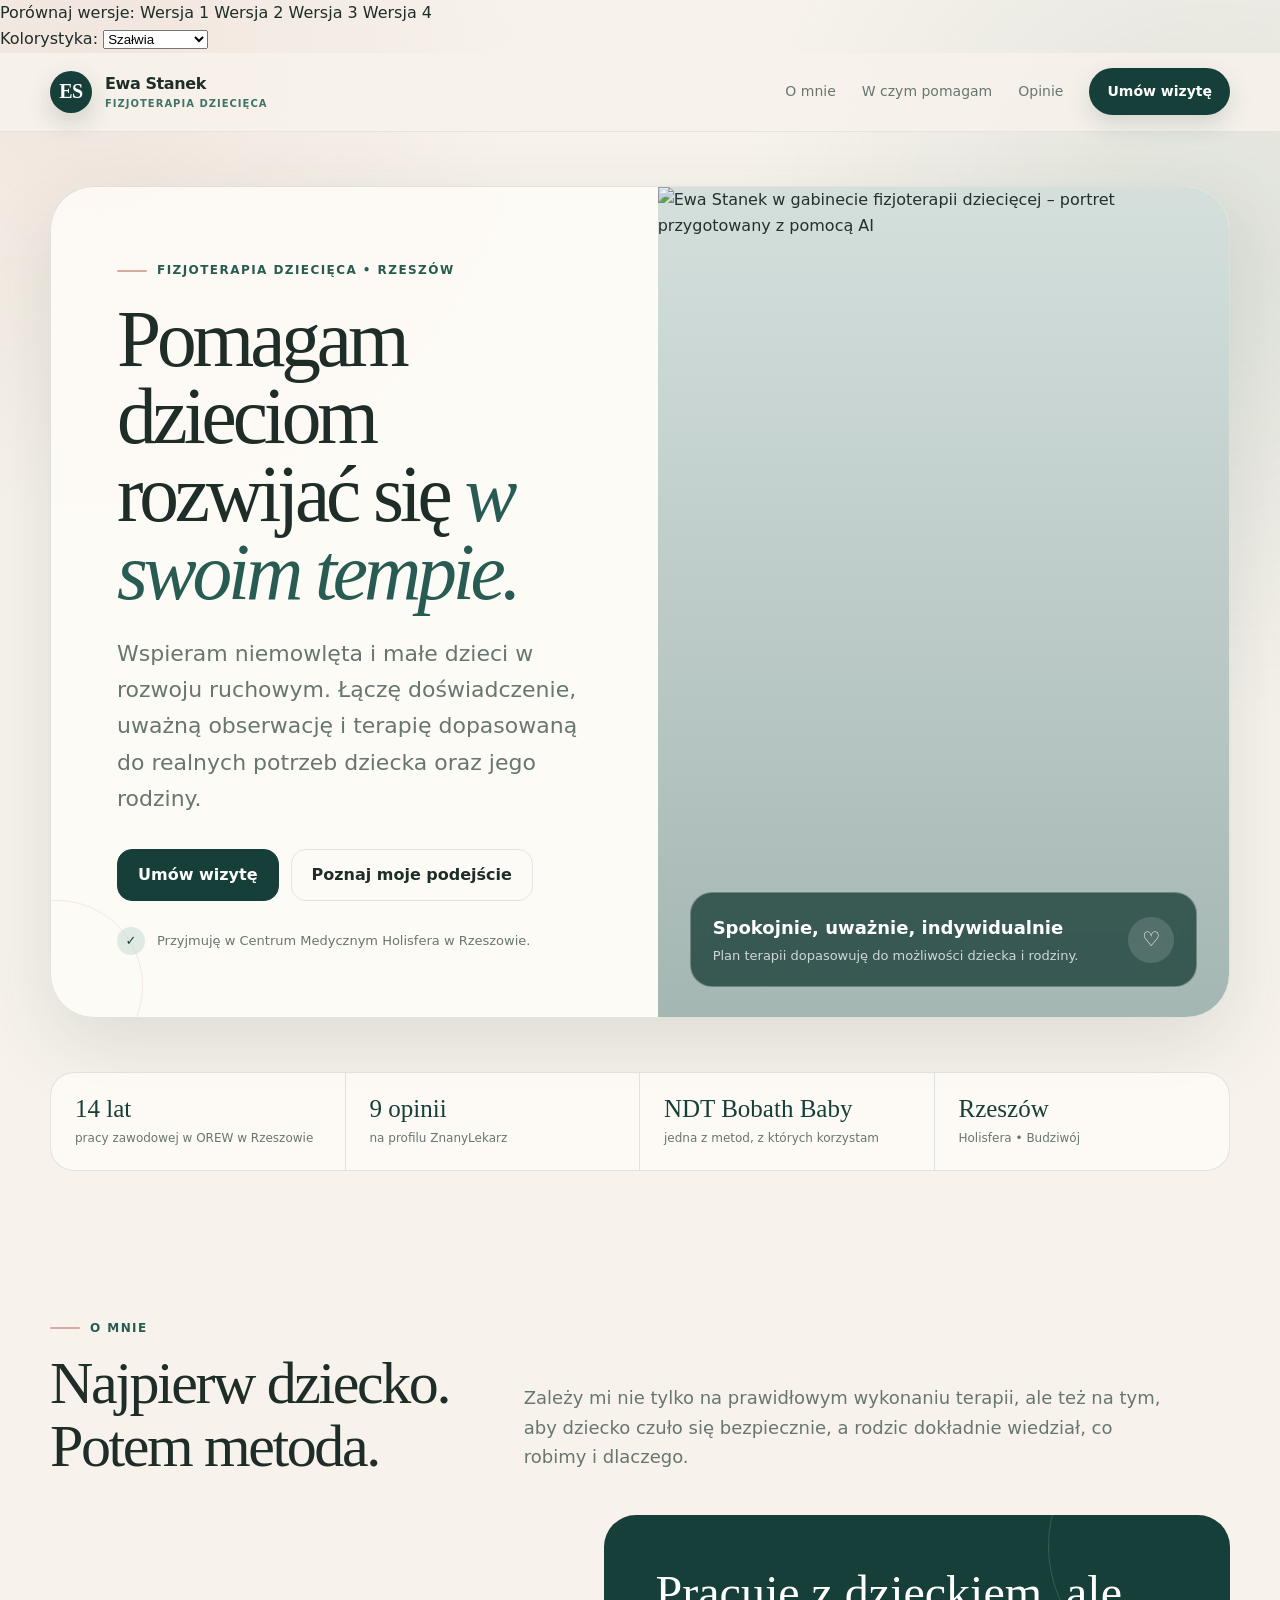
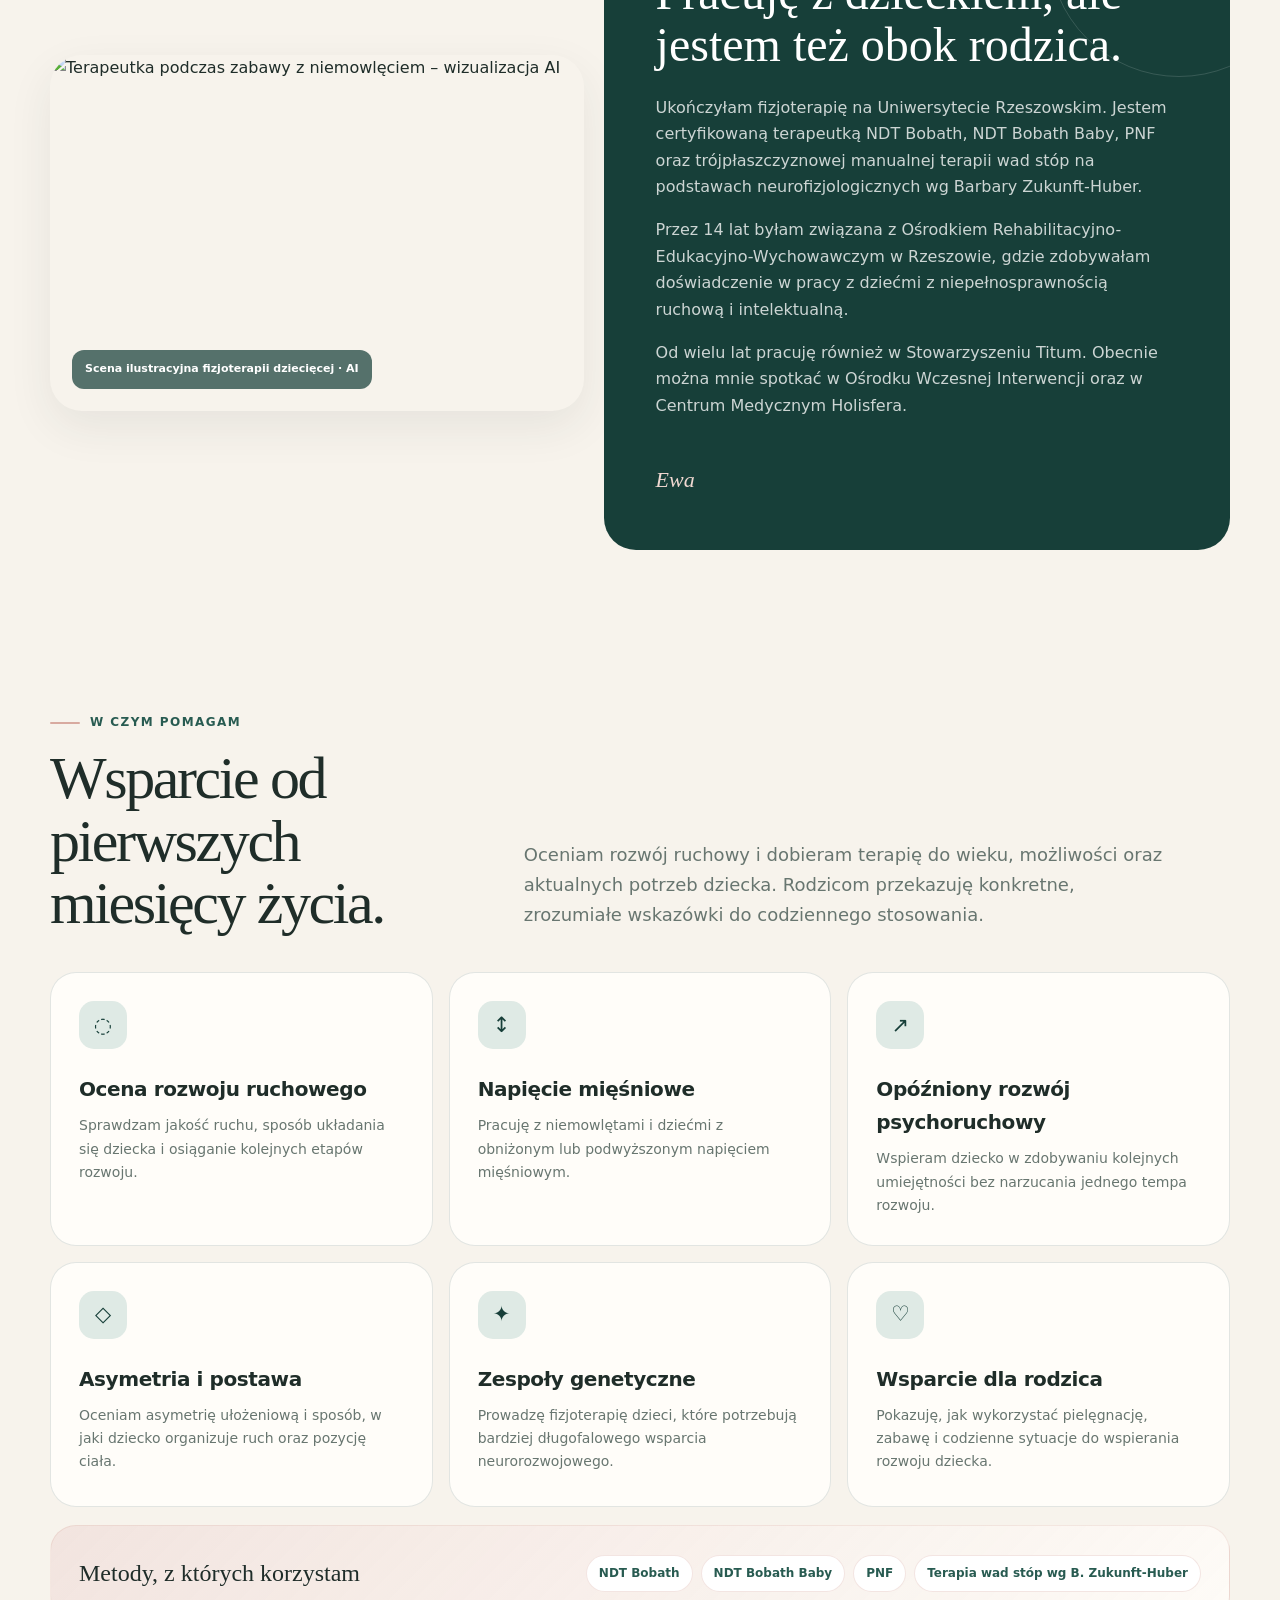
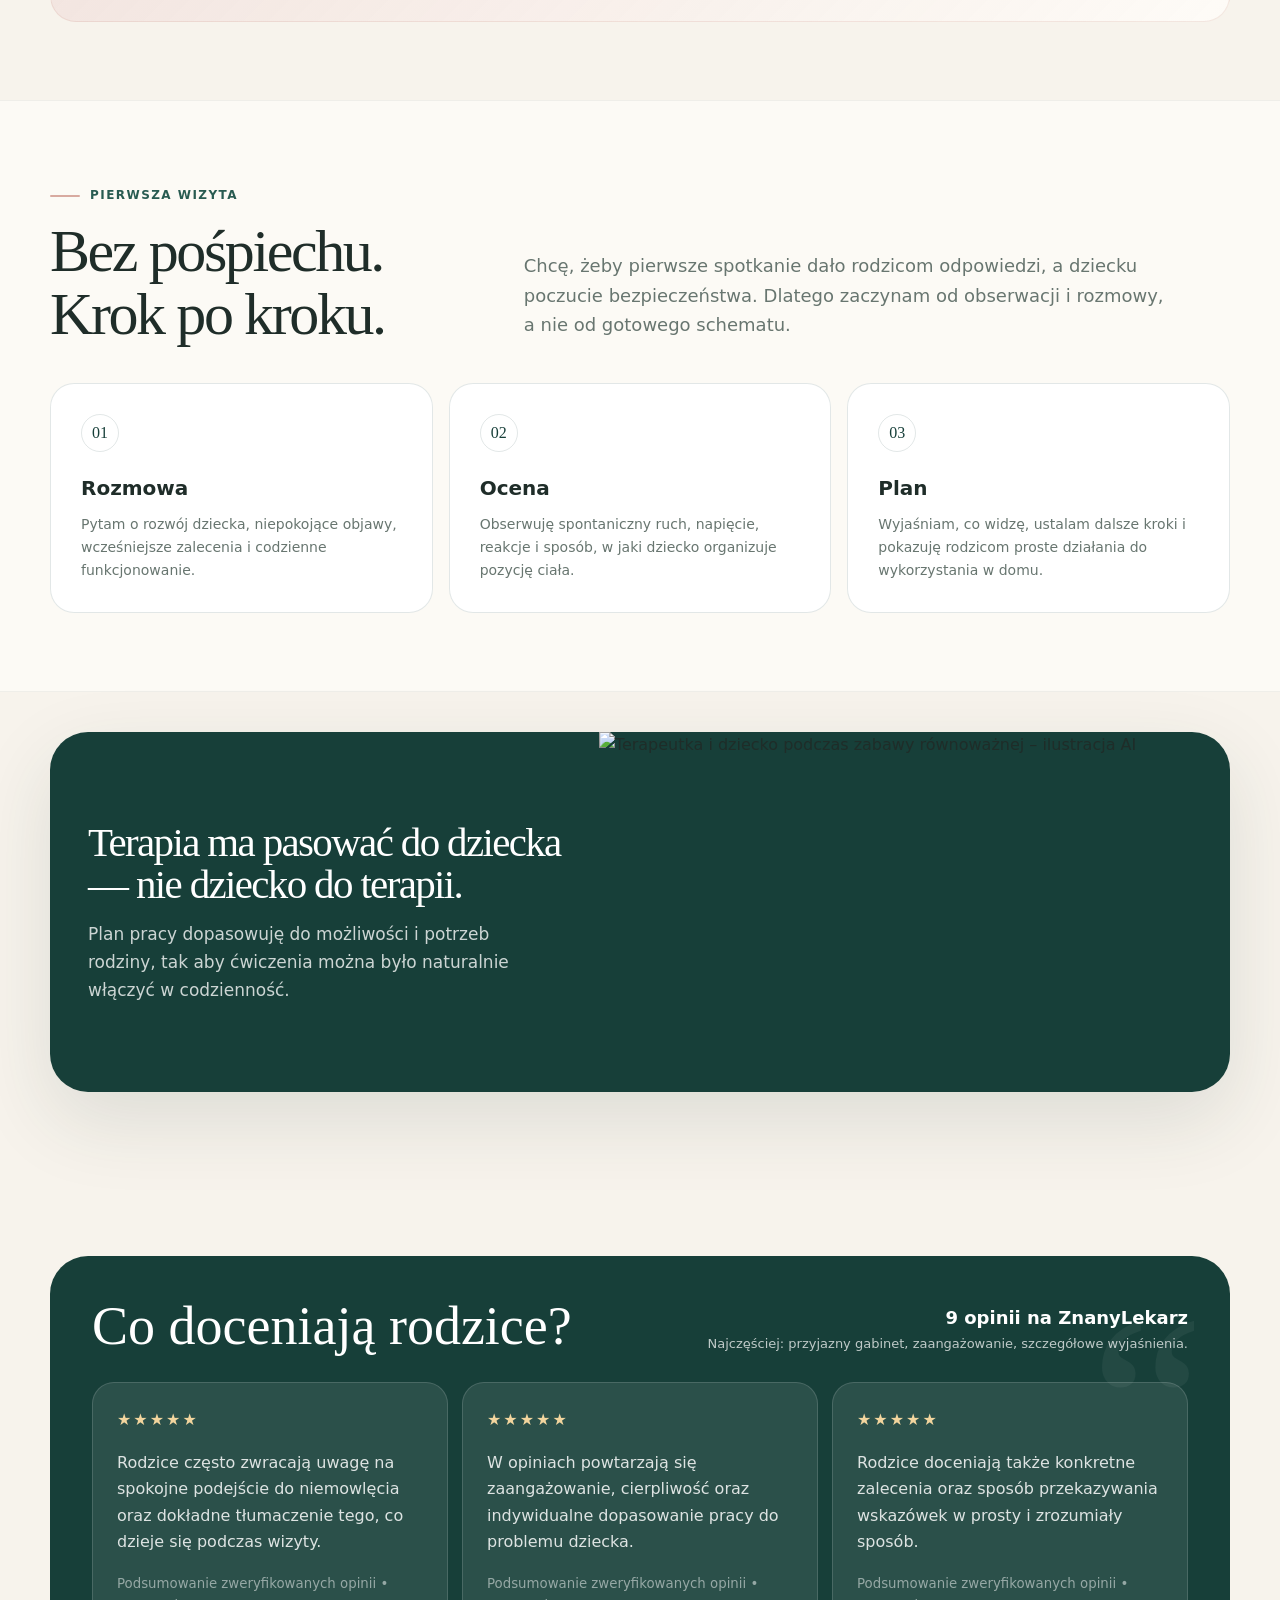
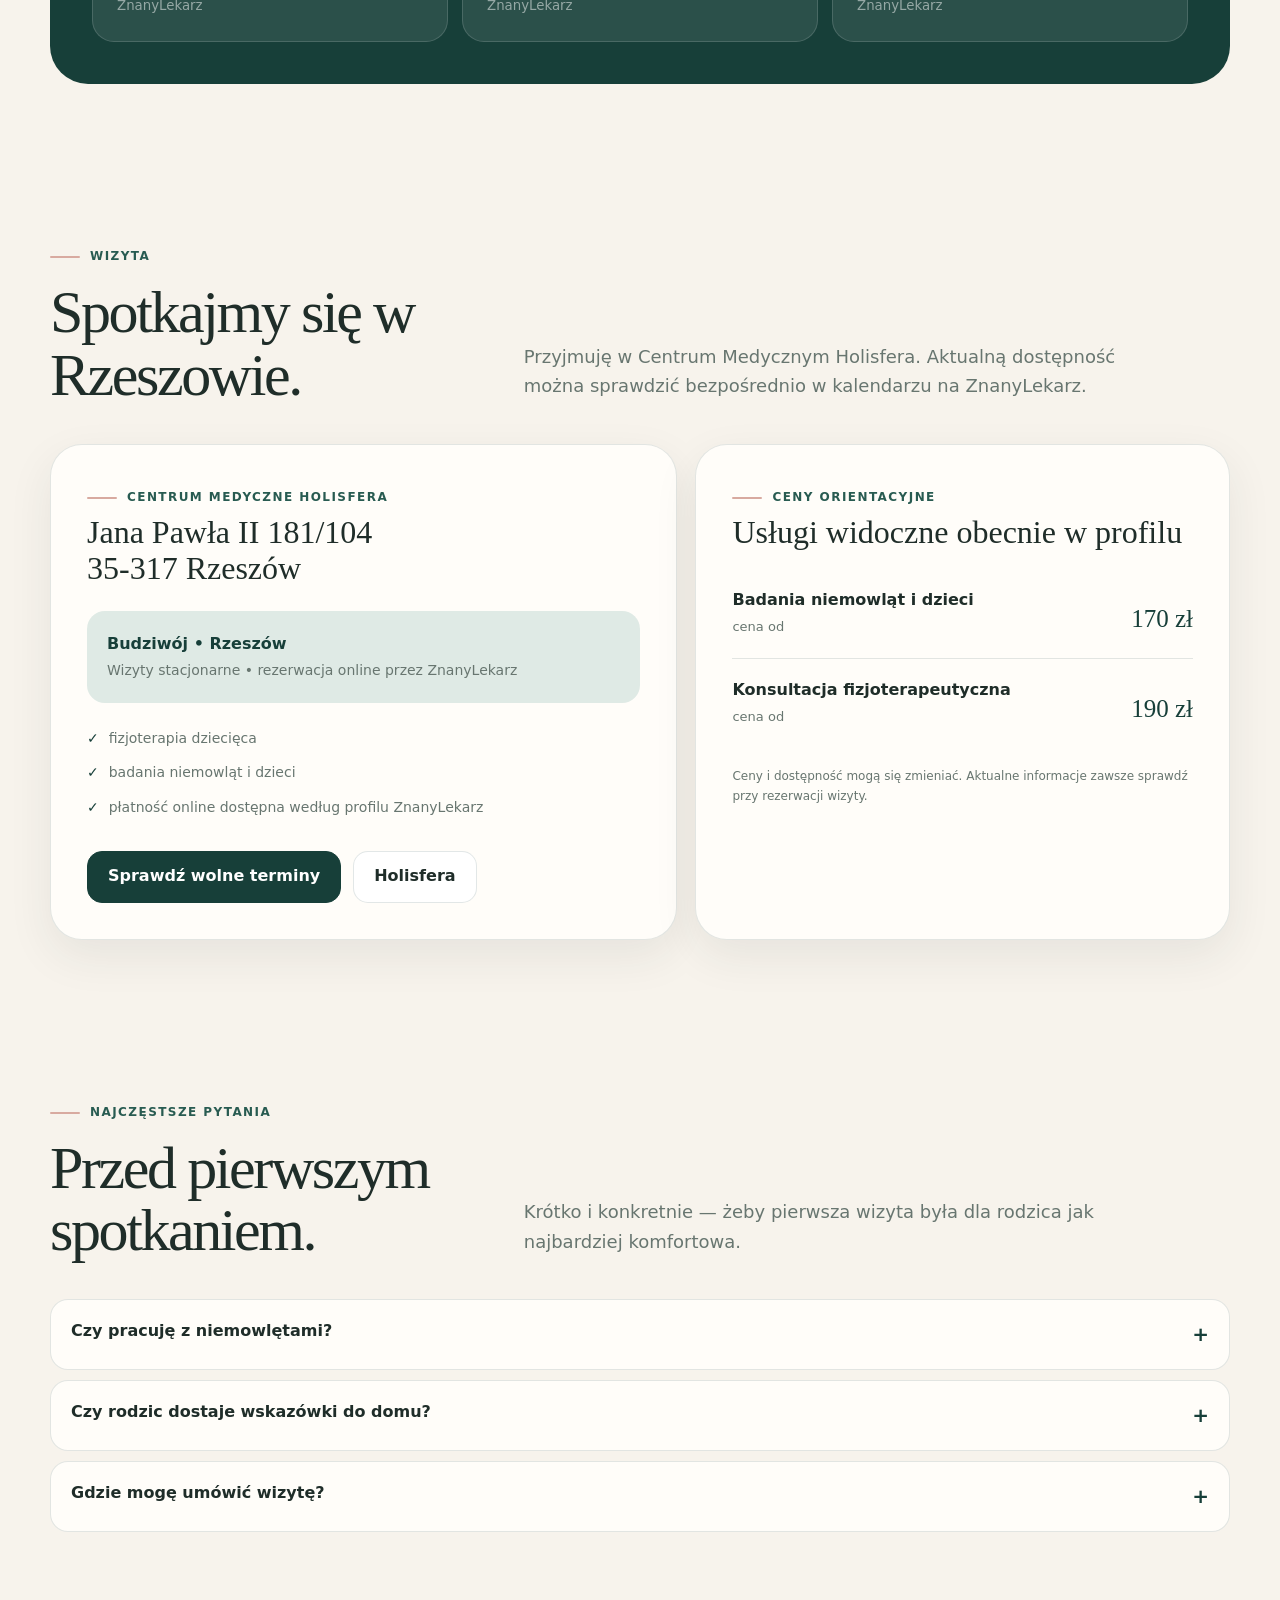
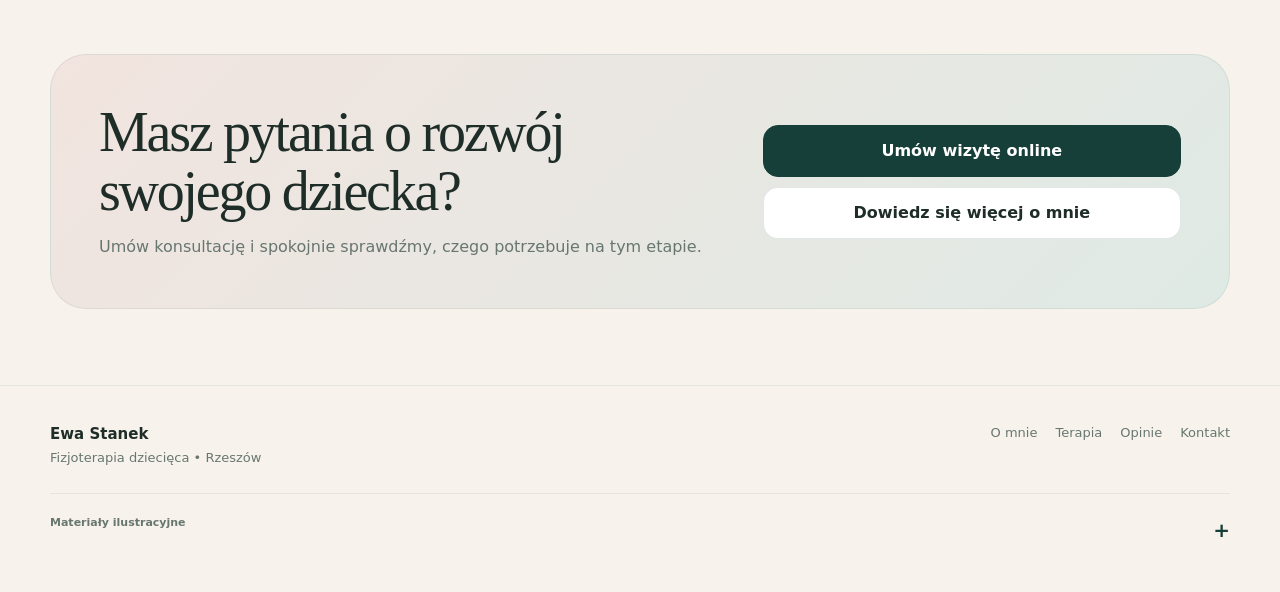
==== commit c3573cdf: "Replace all site photos with full-resolution pediatric imagery" ====
--- a/index.html
+++ b/index.html
@@ -1,5 +1,5 @@
-<!doctype html><html lang="pl"><head><meta charset="utf-8"><meta name="viewport" content="width=device-width,initial-scale=1"><meta name="description" content="Ewa Stanek – fizjoterapia dziecięca w Rzeszowie. NDT Bobath, NDT Bobath Baby, PNF. Fizjoterapia niemowląt i małych dzieci."><meta name="theme-color" content="#173f39"><title>Ewa Stanek | Fizjoterapia dziecięca Rzeszów</title><link rel="stylesheet" href="style1.css"><link rel="stylesheet" href="style2.css"><link rel="stylesheet" href="style3.css"><link rel="stylesheet" href="style4.css">  <link rel="stylesheet" href="/ewa-stanek-preview/shared/theme-switcher.css?v=1">
-  <link rel="stylesheet" href="/ewa-stanek-preview/shared/theme-overrides.css?v=1">
+<!doctype html><html lang="pl"><head><meta charset="utf-8"><meta name="viewport" content="width=device-width,initial-scale=1"><meta name="description" content="Ewa Stanek – fizjoterapia dziecięca w Rzeszowie. NDT Bobath, NDT Bobath Baby, PNF. Fizjoterapia niemowląt i małych dzieci."><meta name="theme-color" content="#173f39"><title>Ewa Stanek | Fizjoterapia dziecięca Rzeszów</title><link rel="stylesheet" href="style1.css?v=photos-20261006b"><link rel="stylesheet" href="style2.css?v=photos-20261006b"><link rel="stylesheet" href="style3.css?v=photos-20261006b"><link rel="stylesheet" href="style4.css?v=photos-20261006b">  <link rel="stylesheet" href="/ewa-stanek-preview/shared/theme-switcher.css?v=photos-20261006b">
+  <link rel="stylesheet" href="/ewa-stanek-preview/shared/theme-overrides.css?v=photos-20261006b">
 </head><body>
 <div class="global-preview-switcher">
   <div class="gps-inner">
@@ -28,5 +28,5 @@
     </label>
   </div>
 </div>
-<nav><div class="wrap nav-inner"><a class="logo" href="#start" aria-label="Ewa Stanek – strona główna"><span class="logo-mark">ES</span><span>Ewa Stanek<small>fizjoterapia dziecięca</small></span></a><div class="nav-links"><a href="#o-mnie">O mnie</a><a href="#pomagam">W czym pomagam</a><a href="#opinie">Opinie</a><a href="#kontakt" class="nav-cta">Umów wizytę</a></div></div></nav><main id="start"><section class="hero"><div class="wrap"><div class="hero-shell"><div class="hero-copy"><div class="eyebrow">Fizjoterapia dziecięca • Rzeszów</div><h1>Pomagam dzieciom rozwijać się <em>w swoim tempie.</em></h1><p class="hero-lead">Wspieram niemowlęta i małe dzieci w rozwoju ruchowym. Łączę doświadczenie, uważną obserwację i terapię dopasowaną do realnych potrzeb dziecka oraz jego rodziny.</p><div class="actions"><a class="btn primary" href="https://www.znanylekarz.pl/ewa-stanek-3/fizjoterapeuta-dzieciecy/rzeszow" target="_blank" rel="noopener">Umów wizytę</a><a class="btn ghost" href="#o-mnie">Poznaj moje podejście</a></div><div class="micro"><span class="check">✓</span><span>Przyjmuję w Centrum Medycznym Holisfera w Rzeszowie.</span></div></div><div class="hero-media"><img src="https://holisfera.rzeszow.pl/userfiles/media/default/tmp_1.JPG" alt="Ewa Stanek – fizjoterapeutka dziecięca, zdjęcie profilowe Centrum Medycznego Holisfera" style="object-position:center center"><div class="hero-card"><div><strong>Spokojnie, uważnie, indywidualnie</strong><span>Plan terapii dopasowuję do możliwości dziecka i rodziny.</span></div><div class="round">♡</div></div></div></div></div></section><div class="trust"><div class="wrap"><div class="trust-grid"><div class="trust-item"><b>14 lat</b><span>pracy zawodowej w OREW w Rzeszowie</span></div><div class="trust-item"><b>9 opinii</b><span>na profilu ZnanyLekarz</span></div><div class="trust-item"><b>NDT Bobath Baby</b><span>jedna z metod, z których korzystam</span></div><div class="trust-item"><b>Rzeszów</b><span>Holisfera • Budziwój</span></div></div></div></div><section id="o-mnie"><div class="wrap"><div class="section-top"><div><div class="eyebrow">O mnie</div><h2>Najpierw dziecko. Potem metoda.</h2></div><p>Zależy mi nie tylko na prawidłowym wykonaniu terapii, ale też na tym, aby dziecko czuło się bezpiecznie, a rodzic dokładnie wiedział, co robimy i dlaczego.</p></div><div class="story"><div class="story-photo"><img src="/ewa-stanek-preview/assets/ewa/infant-play.jpg" alt="Terapeutka podczas zabawy z niemowlęciem – wizualizacja AI"><div class="caption">Scena ilustracyjna fizjoterapii dziecięcej · AI</div></div><div class="story-copy"><h3>Pracuję z dzieckiem, ale jestem też obok rodzica.</h3><p>Ukończyłam fizjoterapię na Uniwersytecie Rzeszowskim. Jestem certyfikowaną terapeutką NDT Bobath, NDT Bobath Baby, PNF oraz trójpłaszczyznowej manualnej terapii wad stóp na podstawach neurofizjologicznych wg Barbary Zukunft-Huber.</p><p>Przez 14 lat byłam związana z Ośrodkiem Rehabilitacyjno-Edukacyjno-Wychowawczym w Rzeszowie, gdzie zdobywałam doświadczenie w pracy z dziećmi z niepełnosprawnością ruchową i intelektualną.</p><p>Od wielu lat pracuję również w Stowarzyszeniu Titum. Obecnie można mnie spotkać w Ośrodku Wczesnej Interwencji oraz w Centrum Medycznym Holisfera.</p><div class="signature">Ewa</div></div></div></div></section><section id="pomagam"><div class="wrap"><div class="section-top"><div><div class="eyebrow">W czym pomagam</div><h2>Wsparcie od pierwszych miesięcy życia.</h2></div><p>Oceniam rozwój ruchowy i dobieram terapię do wieku, możliwości oraz aktualnych potrzeb dziecka. Rodzicom przekazuję konkretne, zrozumiałe wskazówki do codziennego stosowania.</p></div><div class="services"><article class="service"><div class="service-icon">◌</div><h3>Ocena rozwoju ruchowego</h3><p>Sprawdzam jakość ruchu, sposób układania się dziecka i osiąganie kolejnych etapów rozwoju.</p></article><article class="service"><div class="service-icon">↕</div><h3>Napięcie mięśniowe</h3><p>Pracuję z niemowlętami i dziećmi z obniżonym lub podwyższonym napięciem mięśniowym.</p></article><article class="service"><div class="service-icon">↗</div><h3>Opóźniony rozwój psychoruchowy</h3><p>Wspieram dziecko w zdobywaniu kolejnych umiejętności bez narzucania jednego tempa rozwoju.</p></article><article class="service"><div class="service-icon">◇</div><h3>Asymetria i postawa</h3><p>Oceniam asymetrię ułożeniową i sposób, w jaki dziecko organizuje ruch oraz pozycję ciała.</p></article><article class="service"><div class="service-icon">✦</div><h3>Zespoły genetyczne</h3><p>Prowadzę fizjoterapię dzieci, które potrzebują bardziej długofalowego wsparcia neurorozwojowego.</p></article><article class="service"><div class="service-icon">♡</div><h3>Wsparcie dla rodzica</h3><p>Pokazuję, jak wykorzystać pielęgnację, zabawę i codzienne sytuacje do wspierania rozwoju dziecka.</p></article></div><div class="method-strip"><strong>Metody, z których korzystam</strong><div class="pills"><span class="pill">NDT Bobath</span><span class="pill">NDT Bobath Baby</span><span class="pill">PNF</span><span class="pill">Terapia wad stóp wg B. Zukunft-Huber</span></div></div></div></section><section class="steps-section"><div class="wrap"><div class="section-top"><div><div class="eyebrow">Pierwsza wizyta</div><h2>Bez pośpiechu. Krok po kroku.</h2></div><p>Chcę, żeby pierwsze spotkanie dało rodzicom odpowiedzi, a dziecku poczucie bezpieczeństwa. Dlatego zaczynam od obserwacji i rozmowy, a nie od gotowego schematu.</p></div><div class="steps"><article class="step"><div class="step-num">01</div><h3>Rozmowa</h3><p>Pytam o rozwój dziecka, niepokojące objawy, wcześniejsze zalecenia i codzienne funkcjonowanie.</p></article><article class="step"><div class="step-num">02</div><h3>Ocena</h3><p>Obserwuję spontaniczny ruch, napięcie, reakcje i sposób, w jaki dziecko organizuje pozycję ciała.</p></article><article class="step"><div class="step-num">03</div><h3>Plan</h3><p>Wyjaśniam, co widzę, ustalam dalsze kroki i pokazuję rodzicom proste działania do wykorzystania w domu.</p></article></div></div></section><section class="image-break"><div class="wrap"><div class="image-break-shell"><img src="/ewa-stanek-preview/assets/ewa/child-leg.jpg" alt="Praca z nogą dziecka – wizualizacja AI"><div class="image-break-copy"><h2>Terapia ma pasować do dziecka — nie dziecko do terapii.</h2><p>Plan pracy dopasowuję do możliwości i potrzeb rodziny, tak aby ćwiczenia można było naturalnie włączyć w codzienność.</p></div></div></div></section><section id="opinie"><div class="wrap"><div class="reviews-wrap"><div class="reviews-top"><h2>Co doceniają rodzice?</h2><div class="rating"><b>9 opinii na ZnanyLekarz</b>Najczęściej: przyjazny gabinet, zaangażowanie, szczegółowe wyjaśnienia.</div></div><div class="reviews"><article class="review"><div class="stars">★★★★★</div><p>Rodzice często zwracają uwagę na spokojne podejście do niemowlęcia oraz dokładne tłumaczenie tego, co dzieje się podczas wizyty.</p><small>Podsumowanie zweryfikowanych opinii • ZnanyLekarz</small></article><article class="review"><div class="stars">★★★★★</div><p>W opiniach powtarzają się zaangażowanie, cierpliwość oraz indywidualne dopasowanie pracy do problemu dziecka.</p><small>Podsumowanie zweryfikowanych opinii • ZnanyLekarz</small></article><article class="review"><div class="stars">★★★★★</div><p>Rodzice doceniają także konkretne zalecenia oraz sposób przekazywania wskazówek w prosty i zrozumiały sposób.</p><small>Podsumowanie zweryfikowanych opinii • ZnanyLekarz</small></article></div></div></div></section><section id="kontakt"><div class="wrap"><div class="section-top"><div><div class="eyebrow">Wizyta</div><h2>Spotkajmy się w Rzeszowie.</h2></div><p>Przyjmuję w Centrum Medycznym Holisfera. Aktualną dostępność można sprawdzić bezpośrednio w kalendarzu na ZnanyLekarz.</p></div><div class="visit-grid"><article class="visit-card"><div class="eyebrow">Centrum Medyczne Holisfera</div><h3>Jana Pawła II 181/104<br>35-317 Rzeszów</h3><div class="address"><b>Budziwój • Rzeszów</b><span>Wizyty stacjonarne • rezerwacja online przez ZnanyLekarz</span></div><div class="feature-list"><div class="feature">fizjoterapia dziecięca</div><div class="feature">badania niemowląt i dzieci</div><div class="feature">płatność online dostępna według profilu ZnanyLekarz</div></div><div class="actions"><a class="btn primary" href="https://www.znanylekarz.pl/ewa-stanek-3/fizjoterapeuta-dzieciecy/rzeszow" target="_blank" rel="noopener">Sprawdź wolne terminy</a><a class="btn" href="https://www.holisfera.rzeszow.pl/" target="_blank" rel="noopener">Holisfera</a></div></article><aside class="price-card"><div class="eyebrow">Ceny orientacyjne</div><h3>Usługi widoczne obecnie w profilu</h3><div class="price-row"><div><strong>Badania niemowląt i dzieci</strong><span>cena od</span></div><b>170 zł</b></div><div class="price-row"><div><strong>Konsultacja fizjoterapeutyczna</strong><span>cena od</span></div><b>190 zł</b></div><p style="margin:20px 0 0;color:var(--muted);font-size:12px">Ceny i dostępność mogą się zmieniać. Aktualne informacje zawsze sprawdź przy rezerwacji wizyty.</p></aside></div></div></section><section><div class="wrap"><div class="section-top"><div><div class="eyebrow">Najczęstsze pytania</div><h2>Przed pierwszym spotkaniem.</h2></div><p>Krótko i konkretnie — żeby pierwsza wizyta była dla rodzica jak najbardziej komfortowa.</p></div><div class="faq"><details><summary>Czy pracuję z niemowlętami?</summary><p>Tak. Pracuję z niemowlętami i małymi dziećmi, m.in. przy zaburzeniach napięcia mięśniowego i opóźnieniu rozwoju psychoruchowego.</p></details><details><summary>Czy rodzic dostaje wskazówki do domu?</summary><p>Tak. Zależy mi na tym, aby zalecenia były jasne, realne do wykonania i możliwe do włączenia w codzienną pielęgnację oraz zabawę.</p></details><details><summary>Gdzie mogę umówić wizytę?</summary><p>Aktualny kalendarz wizyt w Centrum Medycznym Holisfera jest dostępny na moim profilu ZnanyLekarz.</p></details></div></div></section><div class="final-cta"><div class="wrap"><div class="final-shell"><div><h2>Masz pytania o rozwój swojego dziecka?</h2><p>Umów konsultację i spokojnie sprawdźmy, czego potrzebuje na tym etapie.</p></div><div class="final-actions"><a class="btn primary" href="https://www.znanylekarz.pl/ewa-stanek-3/fizjoterapeuta-dzieciecy/rzeszow" target="_blank" rel="noopener">Umów wizytę online</a><a class="btn" href="#o-mnie">Dowiedz się więcej o mnie</a></div></div></div></div></main><footer><div class="wrap"><div class="footer-main"><div class="footer-brand"><strong>Ewa Stanek</strong> Fizjoterapia dziecięca • Rzeszów</div><div class="footer-links"><a href="#o-mnie">O mnie</a><a href="#pomagam">Terapia</a><a href="#opinie">Opinie</a><a href="#kontakt">Kontakt</a></div></div><div class="credits"><details><summary>Materiały ilustracyjne</summary><p>Portret Ewy pochodzi z profilu Centrum Medycznego Holisfera. Pozostałe sceny fizjoterapii dziecięcej są ilustracjami AI i nie przedstawiają dokumentacji rzeczywistych wizyt.</p></details></div></div></footer>  <script src="/ewa-stanek-preview/shared/themes.js?v=1"></script>
+<nav><div class="wrap nav-inner"><a class="logo" href="#start" aria-label="Ewa Stanek – strona główna"><span class="logo-mark">ES</span><span>Ewa Stanek<small>fizjoterapia dziecięca</small></span></a><div class="nav-links"><a href="#o-mnie">O mnie</a><a href="#pomagam">W czym pomagam</a><a href="#opinie">Opinie</a><a href="#kontakt" class="nav-cta">Umów wizytę</a></div></div></nav><main id="start"><section class="hero"><div class="wrap"><div class="hero-shell"><div class="hero-copy"><div class="eyebrow">Fizjoterapia dziecięca • Rzeszów</div><h1>Pomagam dzieciom rozwijać się <em>w swoim tempie.</em></h1><p class="hero-lead">Wspieram niemowlęta i małe dzieci w rozwoju ruchowym. Łączę doświadczenie, uważną obserwację i terapię dopasowaną do realnych potrzeb dziecka oraz jego rodziny.</p><div class="actions"><a class="btn primary" href="https://www.znanylekarz.pl/ewa-stanek-3/fizjoterapeuta-dzieciecy/rzeszow" target="_blank" rel="noopener">Umów wizytę</a><a class="btn ghost" href="#o-mnie">Poznaj moje podejście</a></div><div class="micro"><span class="check">✓</span><span>Przyjmuję w Centrum Medycznym Holisfera w Rzeszowie.</span></div></div><div class="hero-media"><img src="/ewa-stanek-preview/assets/ewa/portrait-clinic.jpg" alt="Ewa Stanek w gabinecie fizjoterapii dziecięcej – portret przygotowany z pomocą AI" style="object-position:center center"><div class="hero-card"><div><strong>Spokojnie, uważnie, indywidualnie</strong><span>Plan terapii dopasowuję do możliwości dziecka i rodziny.</span></div><div class="round">♡</div></div></div></div></div></section><div class="trust"><div class="wrap"><div class="trust-grid"><div class="trust-item"><b>14 lat</b><span>pracy zawodowej w OREW w Rzeszowie</span></div><div class="trust-item"><b>9 opinii</b><span>na profilu ZnanyLekarz</span></div><div class="trust-item"><b>NDT Bobath Baby</b><span>jedna z metod, z których korzystam</span></div><div class="trust-item"><b>Rzeszów</b><span>Holisfera • Budziwój</span></div></div></div></div><section id="o-mnie"><div class="wrap"><div class="section-top"><div><div class="eyebrow">O mnie</div><h2>Najpierw dziecko. Potem metoda.</h2></div><p>Zależy mi nie tylko na prawidłowym wykonaniu terapii, ale też na tym, aby dziecko czuło się bezpiecznie, a rodzic dokładnie wiedział, co robimy i dlaczego.</p></div><div class="story"><div class="story-photo"><img src="/ewa-stanek-preview/assets/ewa/infant-play-hq.webp" alt="Terapeutka podczas zabawy z niemowlęciem – wizualizacja AI"><div class="caption">Scena ilustracyjna fizjoterapii dziecięcej · AI</div></div><div class="story-copy"><h3>Pracuję z dzieckiem, ale jestem też obok rodzica.</h3><p>Ukończyłam fizjoterapię na Uniwersytecie Rzeszowskim. Jestem certyfikowaną terapeutką NDT Bobath, NDT Bobath Baby, PNF oraz trójpłaszczyznowej manualnej terapii wad stóp na podstawach neurofizjologicznych wg Barbary Zukunft-Huber.</p><p>Przez 14 lat byłam związana z Ośrodkiem Rehabilitacyjno-Edukacyjno-Wychowawczym w Rzeszowie, gdzie zdobywałam doświadczenie w pracy z dziećmi z niepełnosprawnością ruchową i intelektualną.</p><p>Od wielu lat pracuję również w Stowarzyszeniu Titum. Obecnie można mnie spotkać w Ośrodku Wczesnej Interwencji oraz w Centrum Medycznym Holisfera.</p><div class="signature">Ewa</div></div></div></div></section><section id="pomagam"><div class="wrap"><div class="section-top"><div><div class="eyebrow">W czym pomagam</div><h2>Wsparcie od pierwszych miesięcy życia.</h2></div><p>Oceniam rozwój ruchowy i dobieram terapię do wieku, możliwości oraz aktualnych potrzeb dziecka. Rodzicom przekazuję konkretne, zrozumiałe wskazówki do codziennego stosowania.</p></div><div class="services"><article class="service"><div class="service-icon">◌</div><h3>Ocena rozwoju ruchowego</h3><p>Sprawdzam jakość ruchu, sposób układania się dziecka i osiąganie kolejnych etapów rozwoju.</p></article><article class="service"><div class="service-icon">↕</div><h3>Napięcie mięśniowe</h3><p>Pracuję z niemowlętami i dziećmi z obniżonym lub podwyższonym napięciem mięśniowym.</p></article><article class="service"><div class="service-icon">↗</div><h3>Opóźniony rozwój psychoruchowy</h3><p>Wspieram dziecko w zdobywaniu kolejnych umiejętności bez narzucania jednego tempa rozwoju.</p></article><article class="service"><div class="service-icon">◇</div><h3>Asymetria i postawa</h3><p>Oceniam asymetrię ułożeniową i sposób, w jaki dziecko organizuje ruch oraz pozycję ciała.</p></article><article class="service"><div class="service-icon">✦</div><h3>Zespoły genetyczne</h3><p>Prowadzę fizjoterapię dzieci, które potrzebują bardziej długofalowego wsparcia neurorozwojowego.</p></article><article class="service"><div class="service-icon">♡</div><h3>Wsparcie dla rodzica</h3><p>Pokazuję, jak wykorzystać pielęgnację, zabawę i codzienne sytuacje do wspierania rozwoju dziecka.</p></article></div><div class="method-strip"><strong>Metody, z których korzystam</strong><div class="pills"><span class="pill">NDT Bobath</span><span class="pill">NDT Bobath Baby</span><span class="pill">PNF</span><span class="pill">Terapia wad stóp wg B. Zukunft-Huber</span></div></div></div></section><section class="steps-section"><div class="wrap"><div class="section-top"><div><div class="eyebrow">Pierwsza wizyta</div><h2>Bez pośpiechu. Krok po kroku.</h2></div><p>Chcę, żeby pierwsze spotkanie dało rodzicom odpowiedzi, a dziecku poczucie bezpieczeństwa. Dlatego zaczynam od obserwacji i rozmowy, a nie od gotowego schematu.</p></div><div class="steps"><article class="step"><div class="step-num">01</div><h3>Rozmowa</h3><p>Pytam o rozwój dziecka, niepokojące objawy, wcześniejsze zalecenia i codzienne funkcjonowanie.</p></article><article class="step"><div class="step-num">02</div><h3>Ocena</h3><p>Obserwuję spontaniczny ruch, napięcie, reakcje i sposób, w jaki dziecko organizuje pozycję ciała.</p></article><article class="step"><div class="step-num">03</div><h3>Plan</h3><p>Wyjaśniam, co widzę, ustalam dalsze kroki i pokazuję rodzicom proste działania do wykorzystania w domu.</p></article></div></div></section><section class="image-break"><div class="wrap"><div class="image-break-shell"><img src="/ewa-stanek-preview/assets/ewa/toddler-balance-hq.webp" alt="Terapeutka i dziecko podczas zabawy równoważnej – ilustracja AI"><div class="image-break-copy"><h2>Terapia ma pasować do dziecka — nie dziecko do terapii.</h2><p>Plan pracy dopasowuję do możliwości i potrzeb rodziny, tak aby ćwiczenia można było naturalnie włączyć w codzienność.</p></div></div></div></section><section id="opinie"><div class="wrap"><div class="reviews-wrap"><div class="reviews-top"><h2>Co doceniają rodzice?</h2><div class="rating"><b>9 opinii na ZnanyLekarz</b>Najczęściej: przyjazny gabinet, zaangażowanie, szczegółowe wyjaśnienia.</div></div><div class="reviews"><article class="review"><div class="stars">★★★★★</div><p>Rodzice często zwracają uwagę na spokojne podejście do niemowlęcia oraz dokładne tłumaczenie tego, co dzieje się podczas wizyty.</p><small>Podsumowanie zweryfikowanych opinii • ZnanyLekarz</small></article><article class="review"><div class="stars">★★★★★</div><p>W opiniach powtarzają się zaangażowanie, cierpliwość oraz indywidualne dopasowanie pracy do problemu dziecka.</p><small>Podsumowanie zweryfikowanych opinii • ZnanyLekarz</small></article><article class="review"><div class="stars">★★★★★</div><p>Rodzice doceniają także konkretne zalecenia oraz sposób przekazywania wskazówek w prosty i zrozumiały sposób.</p><small>Podsumowanie zweryfikowanych opinii • ZnanyLekarz</small></article></div></div></div></section><section id="kontakt"><div class="wrap"><div class="section-top"><div><div class="eyebrow">Wizyta</div><h2>Spotkajmy się w Rzeszowie.</h2></div><p>Przyjmuję w Centrum Medycznym Holisfera. Aktualną dostępność można sprawdzić bezpośrednio w kalendarzu na ZnanyLekarz.</p></div><div class="visit-grid"><article class="visit-card"><div class="eyebrow">Centrum Medyczne Holisfera</div><h3>Jana Pawła II 181/104<br>35-317 Rzeszów</h3><div class="address"><b>Budziwój • Rzeszów</b><span>Wizyty stacjonarne • rezerwacja online przez ZnanyLekarz</span></div><div class="feature-list"><div class="feature">fizjoterapia dziecięca</div><div class="feature">badania niemowląt i dzieci</div><div class="feature">płatność online dostępna według profilu ZnanyLekarz</div></div><div class="actions"><a class="btn primary" href="https://www.znanylekarz.pl/ewa-stanek-3/fizjoterapeuta-dzieciecy/rzeszow" target="_blank" rel="noopener">Sprawdź wolne terminy</a><a class="btn" href="https://www.holisfera.rzeszow.pl/" target="_blank" rel="noopener">Holisfera</a></div></article><aside class="price-card"><div class="eyebrow">Ceny orientacyjne</div><h3>Usługi widoczne obecnie w profilu</h3><div class="price-row"><div><strong>Badania niemowląt i dzieci</strong><span>cena od</span></div><b>170 zł</b></div><div class="price-row"><div><strong>Konsultacja fizjoterapeutyczna</strong><span>cena od</span></div><b>190 zł</b></div><p style="margin:20px 0 0;color:var(--muted);font-size:12px">Ceny i dostępność mogą się zmieniać. Aktualne informacje zawsze sprawdź przy rezerwacji wizyty.</p></aside></div></div></section><section><div class="wrap"><div class="section-top"><div><div class="eyebrow">Najczęstsze pytania</div><h2>Przed pierwszym spotkaniem.</h2></div><p>Krótko i konkretnie — żeby pierwsza wizyta była dla rodzica jak najbardziej komfortowa.</p></div><div class="faq"><details><summary>Czy pracuję z niemowlętami?</summary><p>Tak. Pracuję z niemowlętami i małymi dziećmi, m.in. przy zaburzeniach napięcia mięśniowego i opóźnieniu rozwoju psychoruchowego.</p></details><details><summary>Czy rodzic dostaje wskazówki do domu?</summary><p>Tak. Zależy mi na tym, aby zalecenia były jasne, realne do wykonania i możliwe do włączenia w codzienną pielęgnację oraz zabawę.</p></details><details><summary>Gdzie mogę umówić wizytę?</summary><p>Aktualny kalendarz wizyt w Centrum Medycznym Holisfera jest dostępny na moim profilu ZnanyLekarz.</p></details></div></div></section><div class="final-cta"><div class="wrap"><div class="final-shell"><div><h2>Masz pytania o rozwój swojego dziecka?</h2><p>Umów konsultację i spokojnie sprawdźmy, czego potrzebuje na tym etapie.</p></div><div class="final-actions"><a class="btn primary" href="https://www.znanylekarz.pl/ewa-stanek-3/fizjoterapeuta-dzieciecy/rzeszow" target="_blank" rel="noopener">Umów wizytę online</a><a class="btn" href="#o-mnie">Dowiedz się więcej o mnie</a></div></div></div></div></main><footer><div class="wrap"><div class="footer-main"><div class="footer-brand"><strong>Ewa Stanek</strong> Fizjoterapia dziecięca • Rzeszów</div><div class="footer-links"><a href="#o-mnie">O mnie</a><a href="#pomagam">Terapia</a><a href="#opinie">Opinie</a><a href="#kontakt">Kontakt</a></div></div><div class="credits"><details><summary>Materiały ilustracyjne</summary><p>Portrety i sceny fizjoterapii dziecięcej przygotowano z pomocą AI. Sceny z dziećmi mają charakter ilustracyjny i nie są dokumentacją rzeczywistych wizyt.</p></details></div></div></footer>  <script src="/ewa-stanek-preview/shared/themes.js?v=1"></script>
 </body></html>
--- a/style4.css
+++ b/style4.css
@@ -1 +1,8 @@
-.final-cta{padding:44px 0 76px}.final-shell{padding:48px;border-radius:36px;display:grid;grid-template-columns:1.2fr .8fr;gap:36px;align-items:center;background:linear-gradient(135deg,var(--rose-soft),var(--sage));border:1px solid rgba(23,63,57,.08);}.final-shell h2{margin:0;font-family:Georgia,serif;font-weight:500;font-size:clamp(36px,4.7vw,56px);line-height:1.05;letter-spacing:-.04em;}.final-shell p{color:var(--muted);margin:13px 0 0}.final-actions{display:flex;flex-direction:column;gap:10px;align-items:stretch}footer{padding:36px 0 46px;border-top:1px solid rgba(23,63,57,.08);color:var(--muted);font-size:13px;}.footer-main{display:flex;justify-content:space-between;gap:30px;align-items:flex-start;}.footer-brand strong{color:var(--ink);display:block;font-size:15px}.footer-links{display:flex;gap:18px;flex-wrap:wrap}.credits{margin-top:24px;padding-top:20px;border-top:1px solid rgba(23,63,57,.08);font-size:11px;line-height:1.6;}.credits a{text-decoration:underline;text-decoration-color:rgba(23,63,57,.25)}.credits details{background:transparent;border:0;padding:0}.credits summary{padding:0;font-size:11px;font-weight:700}.credits details p{font-size:11px;margin-top:10px}@media(max-width:960px){.hero-shell,.story,.visit-grid,.final-shell{grid-template-columns:1fr}.hero-copy{padding:56px 42px 46px}.hero-media{min-height:520px}.trust-grid{grid-template-columns:1fr 1fr}.trust-item:nth-child(2){border-right:0}.trust-item:nth-child(-n+2){border-bottom:1px solid var(--line)}.section-top{grid-template-columns:1fr;gap:14px}.services{grid-template-columns:1fr 1fr}.reviews{grid-template-columns:1fr}.reviews-top{display:block}.rating{text-align:left;margin-top:14px}.story-photo{min-height:460px}}@media(max-width:690px){.wrap{width:min(calc(100% - 24px),var(--max))}.nav-inner{height:68px}.nav-links a:not(.nav-cta){display:none}.logo span{font-size:14px}.logo-mark{width:38px;height:38px}.nav-cta{padding:10px 14px;font-size:12px}.hero{padding-top:24px}.hero-shell{border-radius:28px}.hero-copy{padding:42px 24px 36px}h1{font-size:clamp(45px,15vw,64px)}.hero-media{min-height:430px}.hero-card{left:16px;right:16px;bottom:16px;padding:16px}.hero-card .round{display:none}.trust{padding-bottom:46px}.trust-grid{grid-template-columns:1fr}.trust-item{border-right:0;border-bottom:1px solid var(--line)!important}.trust-item:last-child{border-bottom:0!important}section{padding:58px 0}.services,.steps{grid-template-columns:1fr}.story-copy{padding:32px 25px}.story-photo{min-height:400px}.method-strip{align-items:flex-start}.image-break{padding-bottom:62px}.image-break-shell,.image-break-shell img{height:520px}.image-break-copy{left:26px;width:calc(100% - 52px)}.reviews-wrap{padding:28px 20px;border-radius:28px}.visit-card,.price-card{padding:26px 22px}.final-shell{padding:30px 24px;border-radius:28px}.footer-main{display:block}.footer-links{margin-top:16px}}+.final-cta{padding:44px 0 76px}.final-shell{padding:48px;border-radius:36px;display:grid;grid-template-columns:1.2fr .8fr;gap:36px;align-items:center;background:linear-gradient(135deg,var(--rose-soft),var(--sage));border:1px solid rgba(23,63,57,.08);}.final-shell h2{margin:0;font-family:Georgia,serif;font-weight:500;font-size:clamp(36px,4.7vw,56px);line-height:1.05;letter-spacing:-.04em;}.final-shell p{color:var(--muted);margin:13px 0 0}.final-actions{display:flex;flex-direction:column;gap:10px;align-items:stretch}footer{padding:36px 0 46px;border-top:1px solid rgba(23,63,57,.08);color:var(--muted);font-size:13px;}.footer-main{display:flex;justify-content:space-between;gap:30px;align-items:flex-start;}.footer-brand strong{color:var(--ink);display:block;font-size:15px}.footer-links{display:flex;gap:18px;flex-wrap:wrap}.credits{margin-top:24px;padding-top:20px;border-top:1px solid rgba(23,63,57,.08);font-size:11px;line-height:1.6;}.credits a{text-decoration:underline;text-decoration-color:rgba(23,63,57,.25)}.credits details{background:transparent;border:0;padding:0}.credits summary{padding:0;font-size:11px;font-weight:700}.credits details p{font-size:11px;margin-top:10px}@media(max-width:960px){.hero-shell,.story,.visit-grid,.final-shell{grid-template-columns:1fr}.hero-copy{padding:56px 42px 46px}.hero-media{min-height:520px}.trust-grid{grid-template-columns:1fr 1fr}.trust-item:nth-child(2){border-right:0}.trust-item:nth-child(-n+2){border-bottom:1px solid var(--line)}.section-top{grid-template-columns:1fr;gap:14px}.services{grid-template-columns:1fr 1fr}.reviews{grid-template-columns:1fr}.reviews-top{display:block}.rating{text-align:left;margin-top:14px}.story-photo{min-height:460px}}@media(max-width:690px){.wrap{width:min(calc(100% - 24px),var(--max))}.nav-inner{height:68px}.nav-links a:not(.nav-cta){display:none}.logo span{font-size:14px}.logo-mark{width:38px;height:38px}.nav-cta{padding:10px 14px;font-size:12px}.hero{padding-top:24px}.hero-shell{border-radius:28px}.hero-copy{padding:42px 24px 36px}h1{font-size:clamp(45px,15vw,64px)}.hero-media{min-height:430px}.hero-card{left:16px;right:16px;bottom:16px;padding:16px}.hero-card .round{display:none}.trust{padding-bottom:46px}.trust-grid{grid-template-columns:1fr}.trust-item{border-right:0;border-bottom:1px solid var(--line)!important}.trust-item:last-child{border-bottom:0!important}section{padding:58px 0}.services,.steps{grid-template-columns:1fr}.story-copy{padding:32px 25px}.story-photo{min-height:400px}.method-strip{align-items:flex-start}.image-break{padding-bottom:62px}.image-break-shell,.image-break-shell img{height:520px}.image-break-copy{left:26px;width:calc(100% - 52px)}.reviews-wrap{padding:28px 20px;border-radius:28px}.visit-card,.price-card{padding:26px 22px}.final-shell{padding:30px 24px;border-radius:28px}.footer-main{display:block}.footer-links{margin-top:16px}}
+/* Preserve complete therapy scenes at their native aspect ratio. */
+.story-photo{min-height:0;align-self:center}.story-photo img{height:auto;aspect-ratio:3/2;object-fit:contain}
+.image-break-shell{display:grid;grid-template-columns:1fr 1.15fr;min-height:0;background:var(--forest)}
+.image-break-shell img{grid-column:2;grid-row:1;height:100%;min-height:360px;object-fit:cover;filter:none}
+.image-break-shell::after{display:none}.image-break-copy{position:static;grid-column:1;grid-row:1;transform:none;width:auto;padding:38px;align-self:center}
+.image-break-copy h2{font-size:clamp(30px,3.2vw,44px)}
+@media(max-width:690px){.image-break-shell{grid-template-columns:1fr;height:auto}.image-break-shell img{grid-column:1;grid-row:1;height:auto;min-height:0;aspect-ratio:3/2;object-fit:contain}.image-break-copy{grid-column:1;grid-row:2;padding:28px;width:auto}.story-photo{min-height:0}}
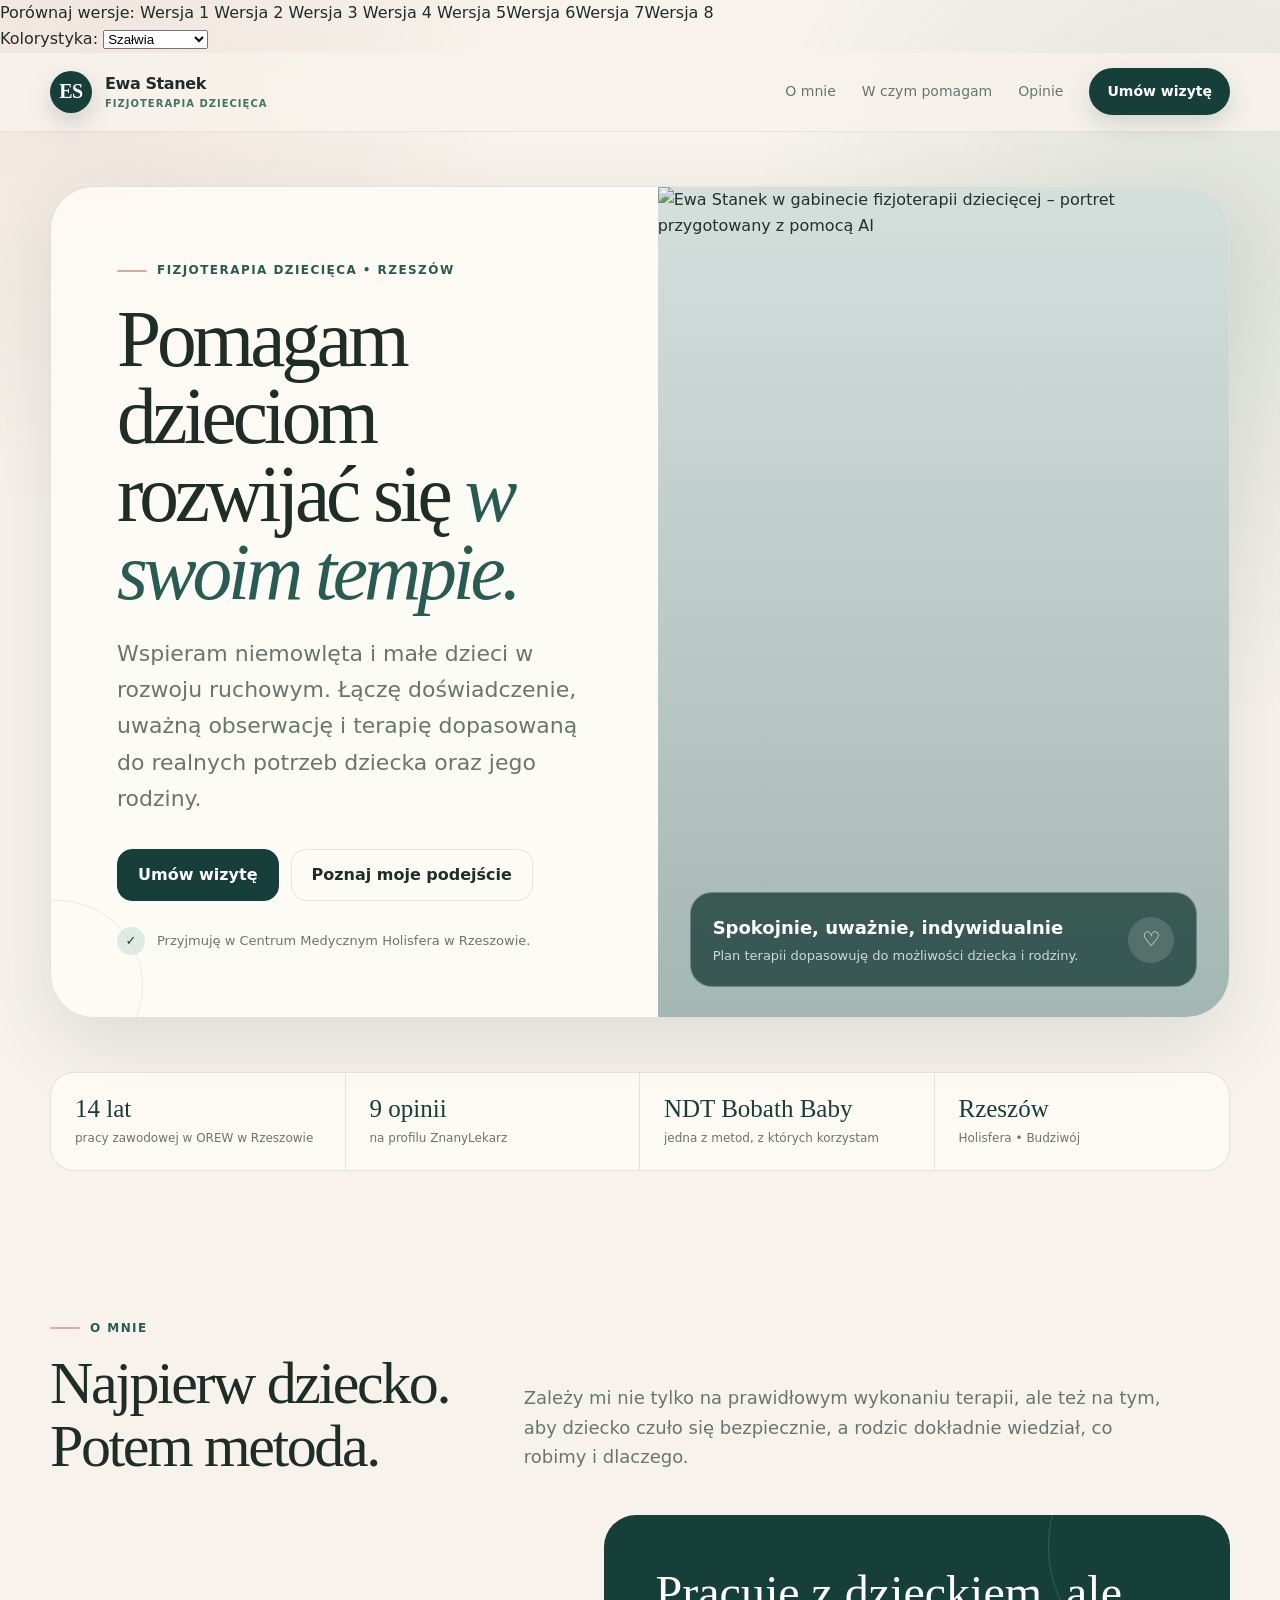
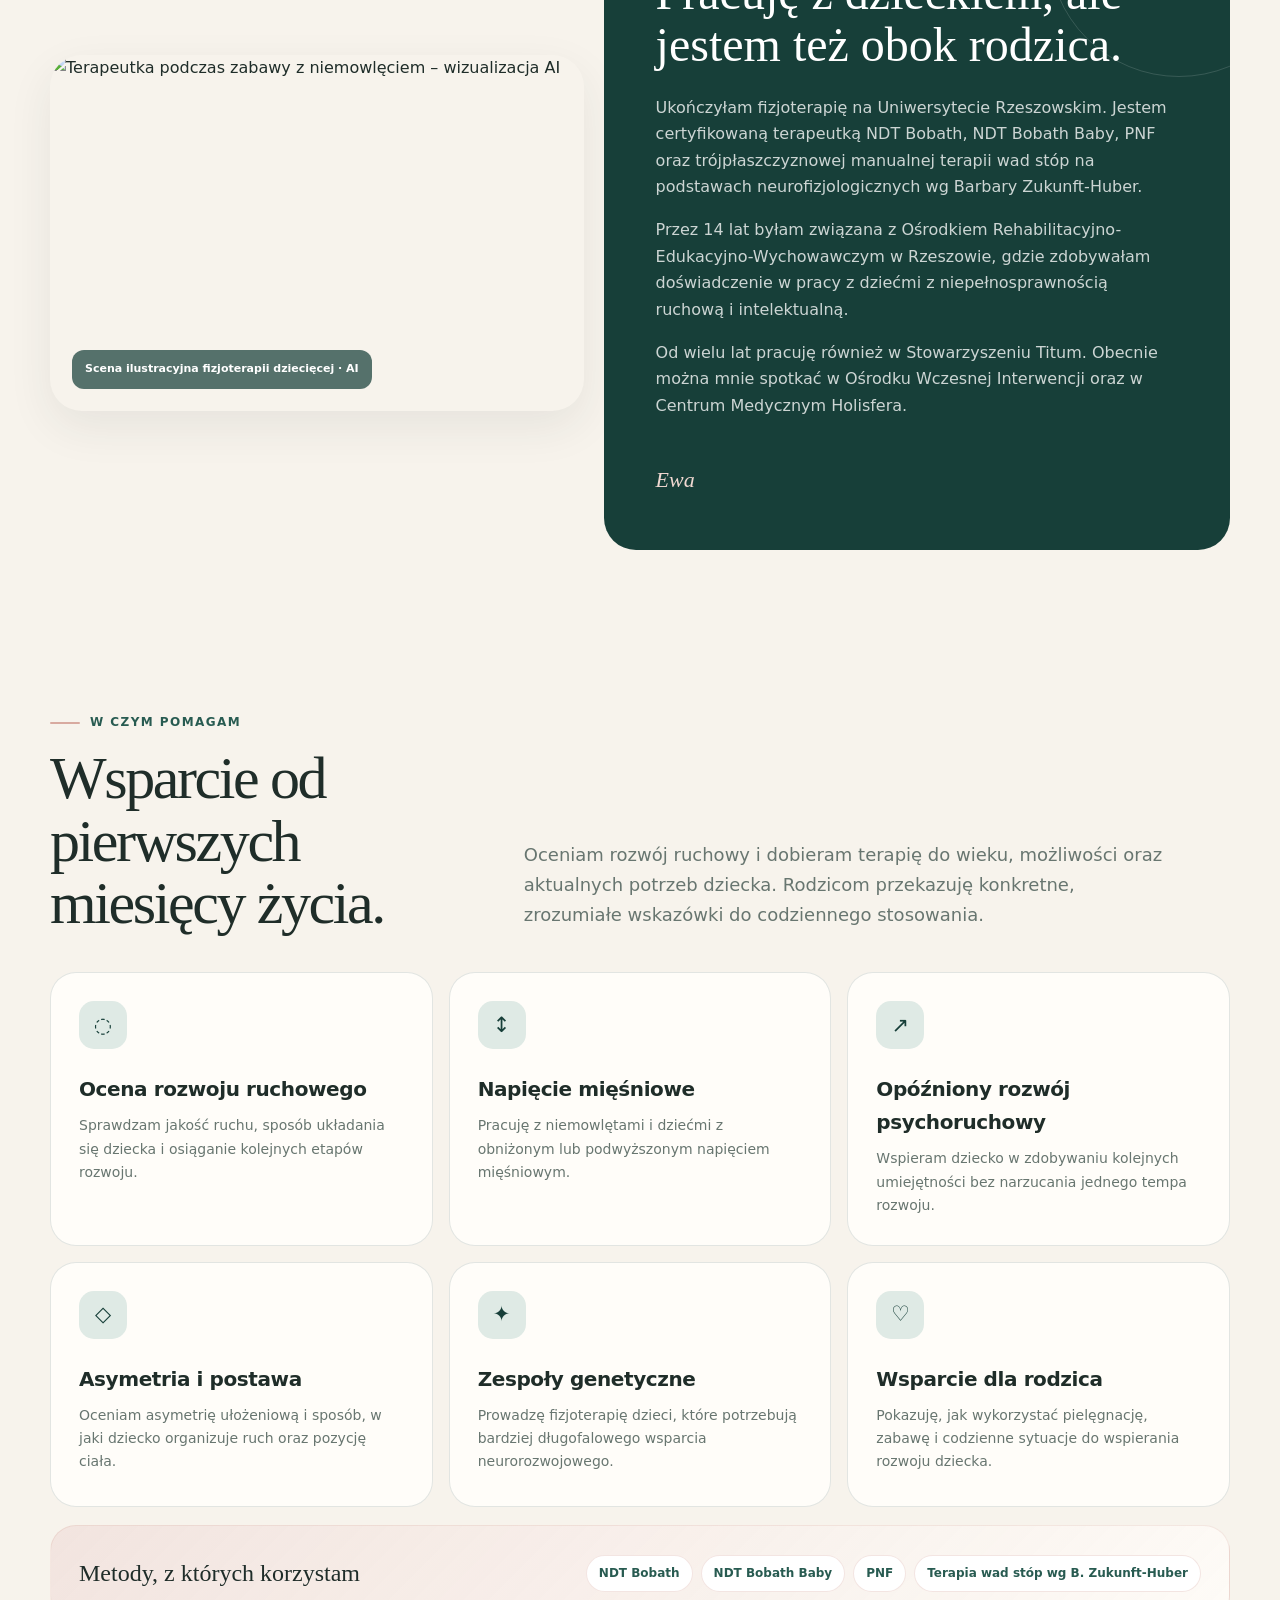
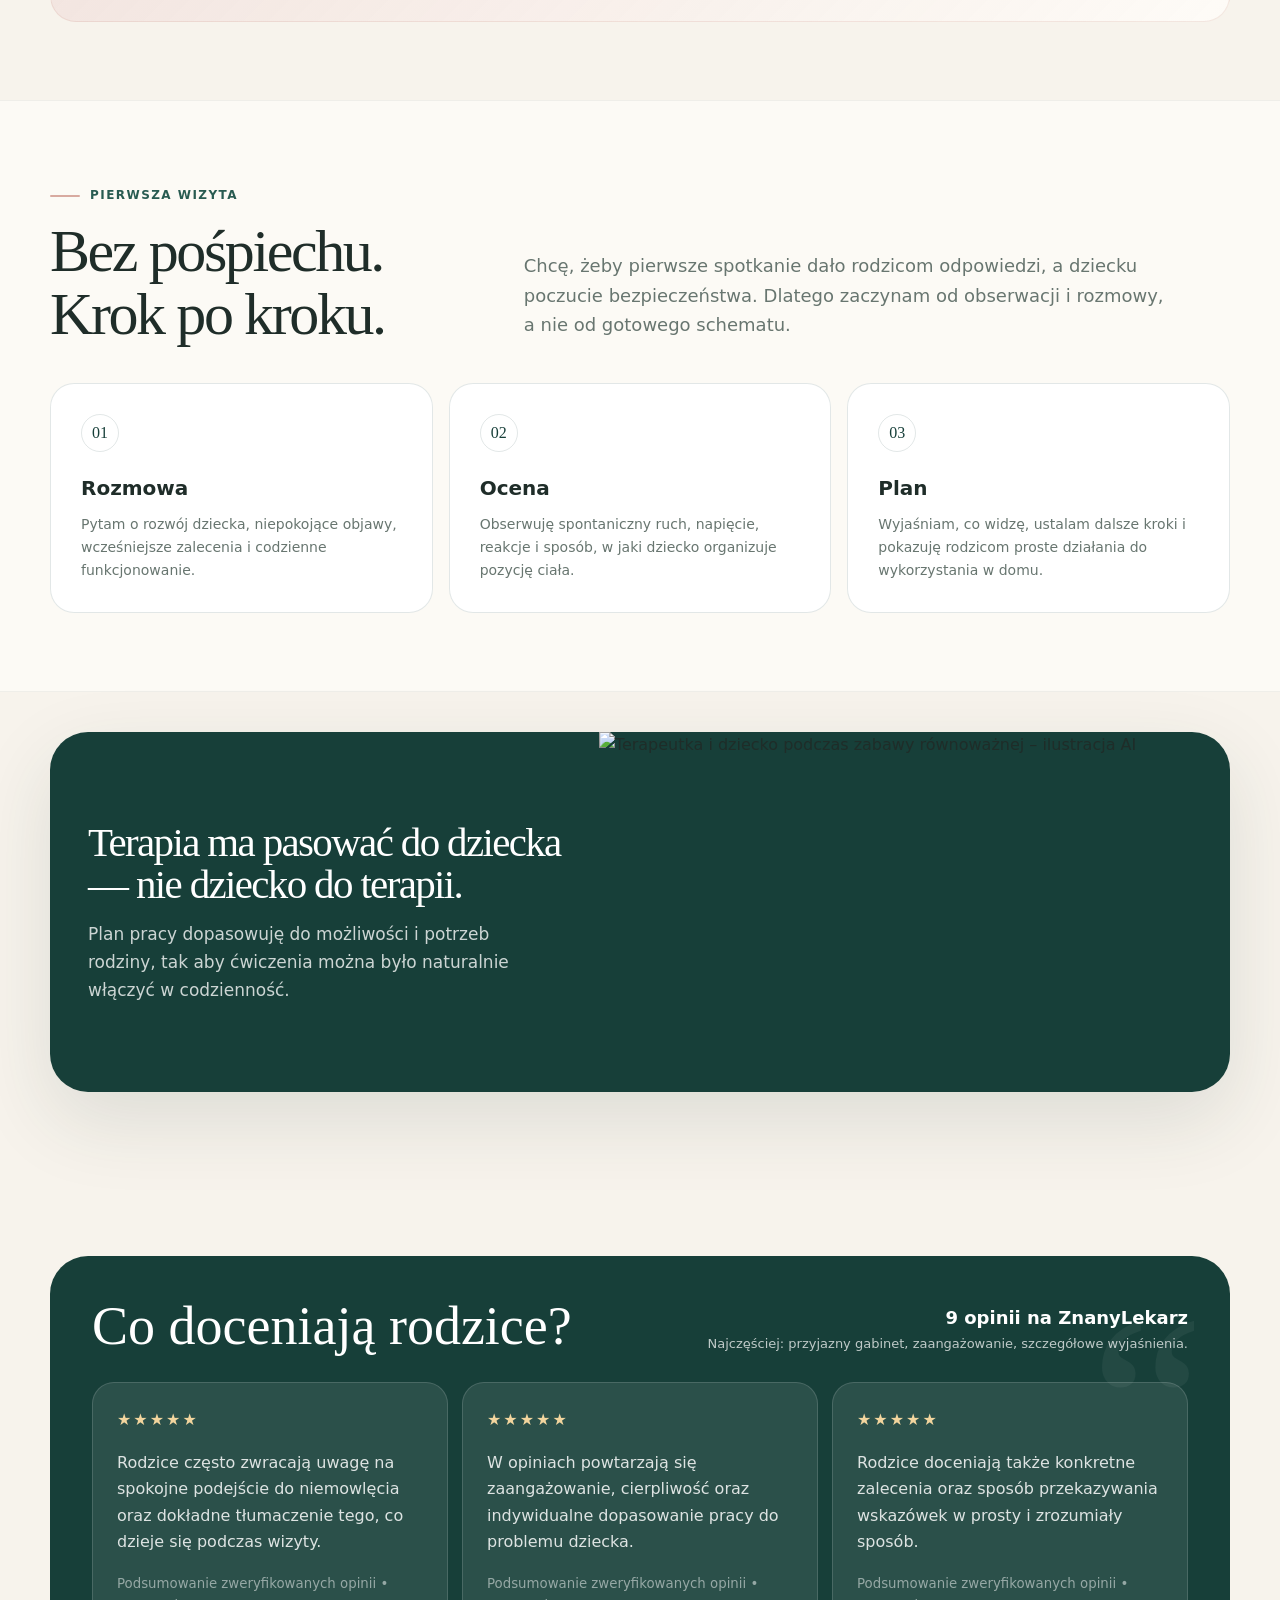
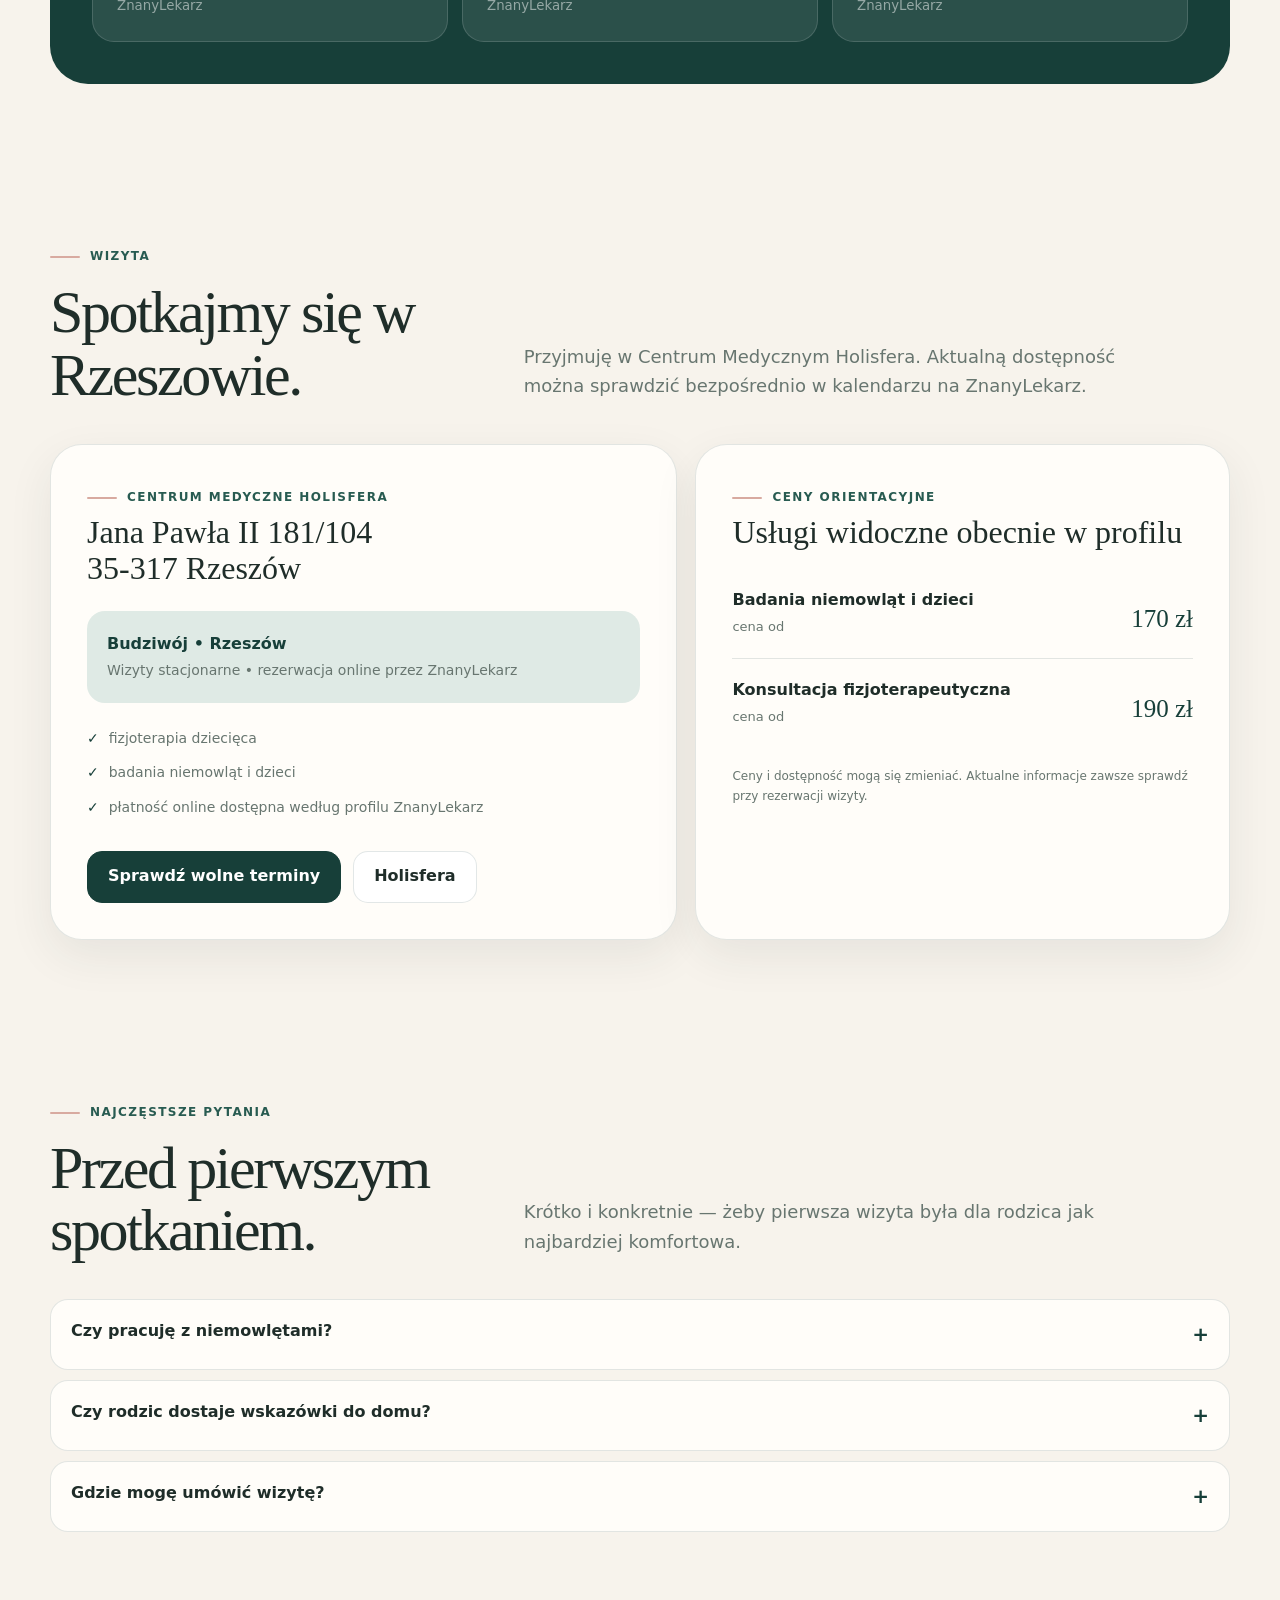
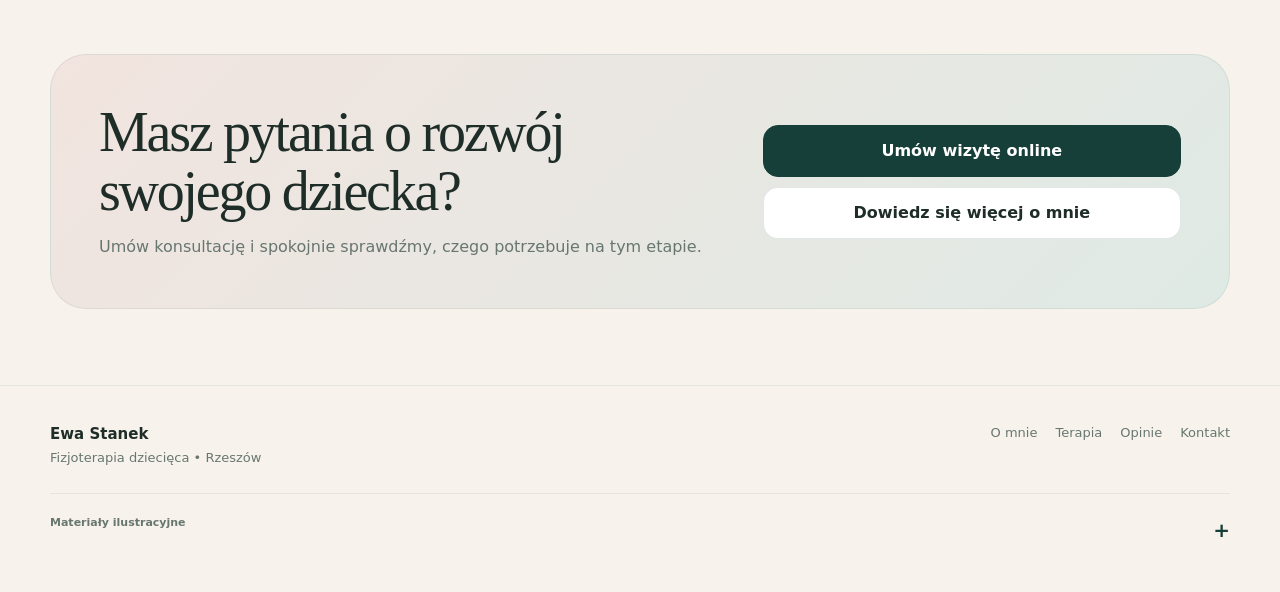
==== commit b0f16563: "Add four restrained physiotherapy designs based on supplied references" ====
--- a/index.html
+++ b/index.html
@@ -9,7 +9,7 @@
       <a href="/ewa-stanek-preview/wersja-2/">Wersja 2</a>
       <a href="/ewa-stanek-preview/wersja-3/">Wersja 3</a>
       <a href="/ewa-stanek-preview/wersja-4/">Wersja 4</a>
-    </div>
+    <a href="/ewa-stanek-preview/wersja-5/">Wersja 5</a><a href="/ewa-stanek-preview/wersja-6/">Wersja 6</a><a href="/ewa-stanek-preview/wersja-7/">Wersja 7</a><a href="/ewa-stanek-preview/wersja-8/">Wersja 8</a></div>
     <label class="gps-theme">
       <span>Kolorystyka:</span>
       <select id="globalThemeSelect" aria-label="Wybierz kolorystykę strony">
